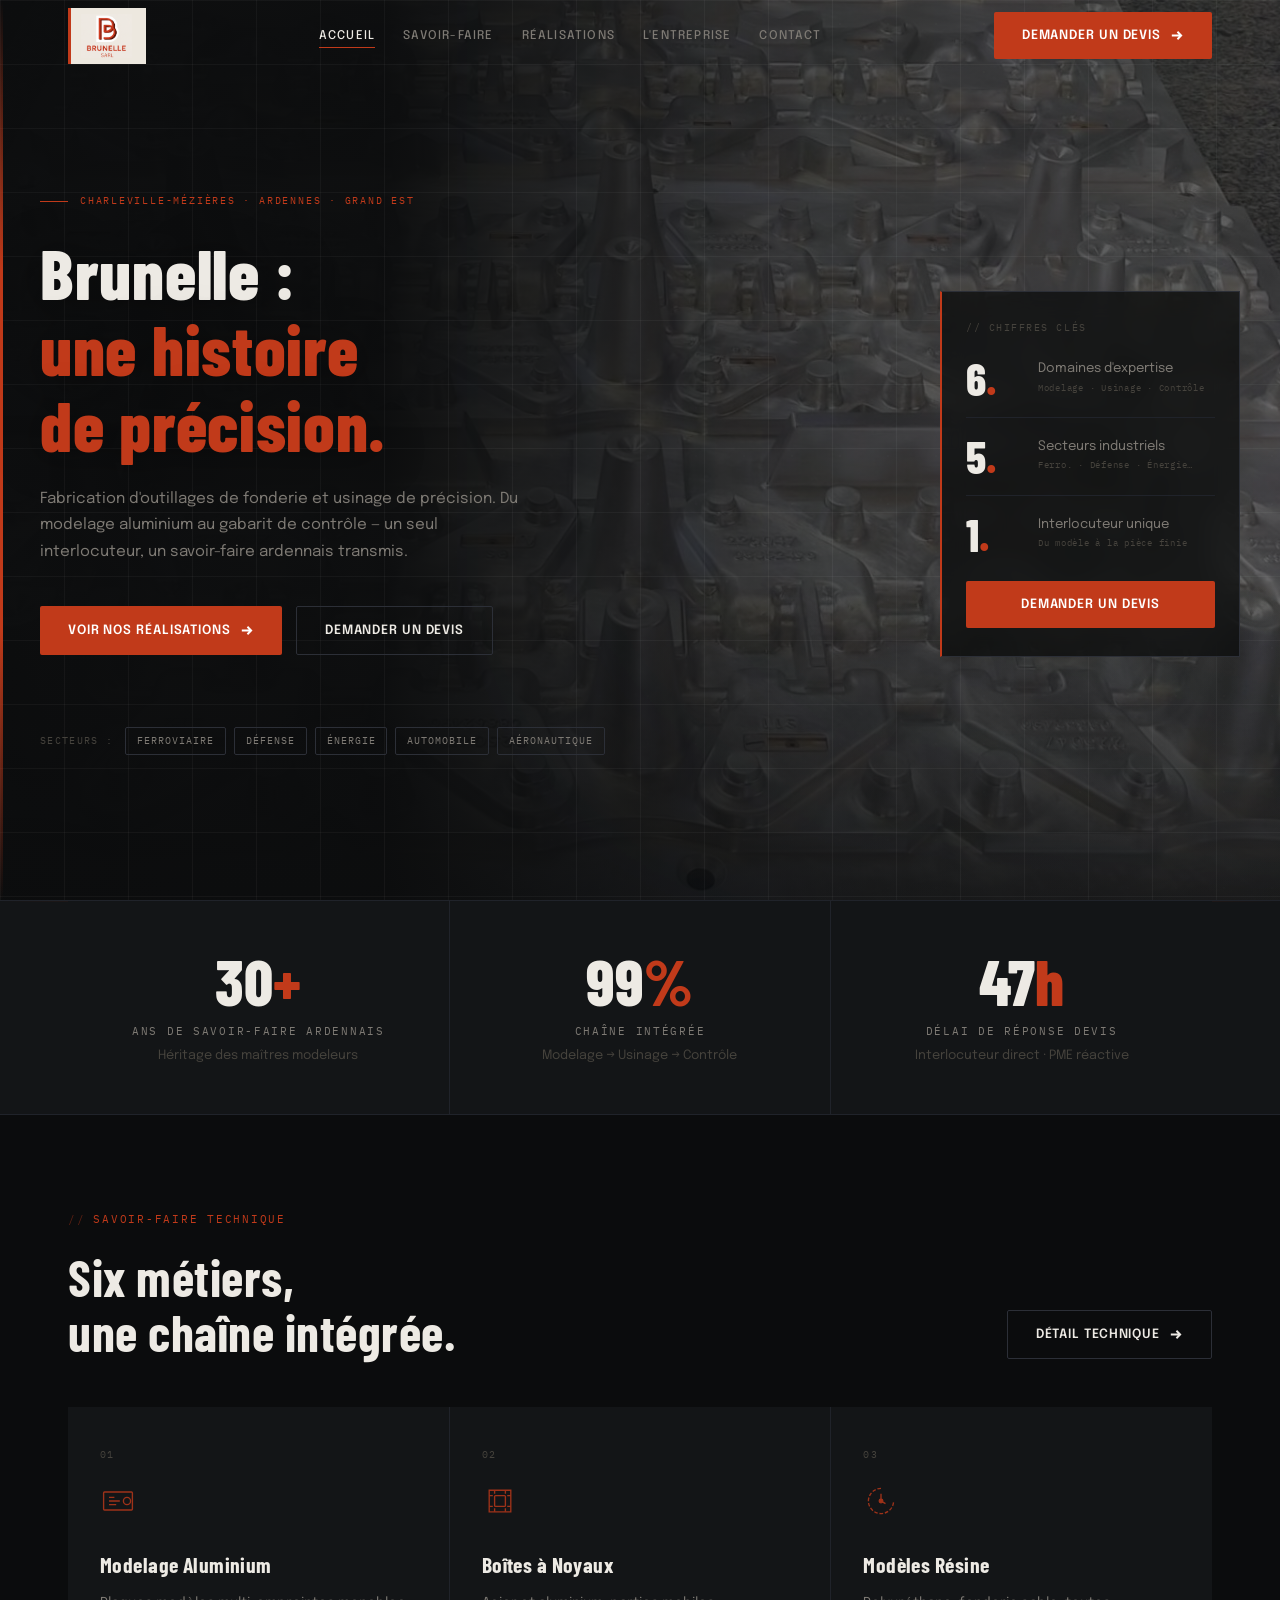
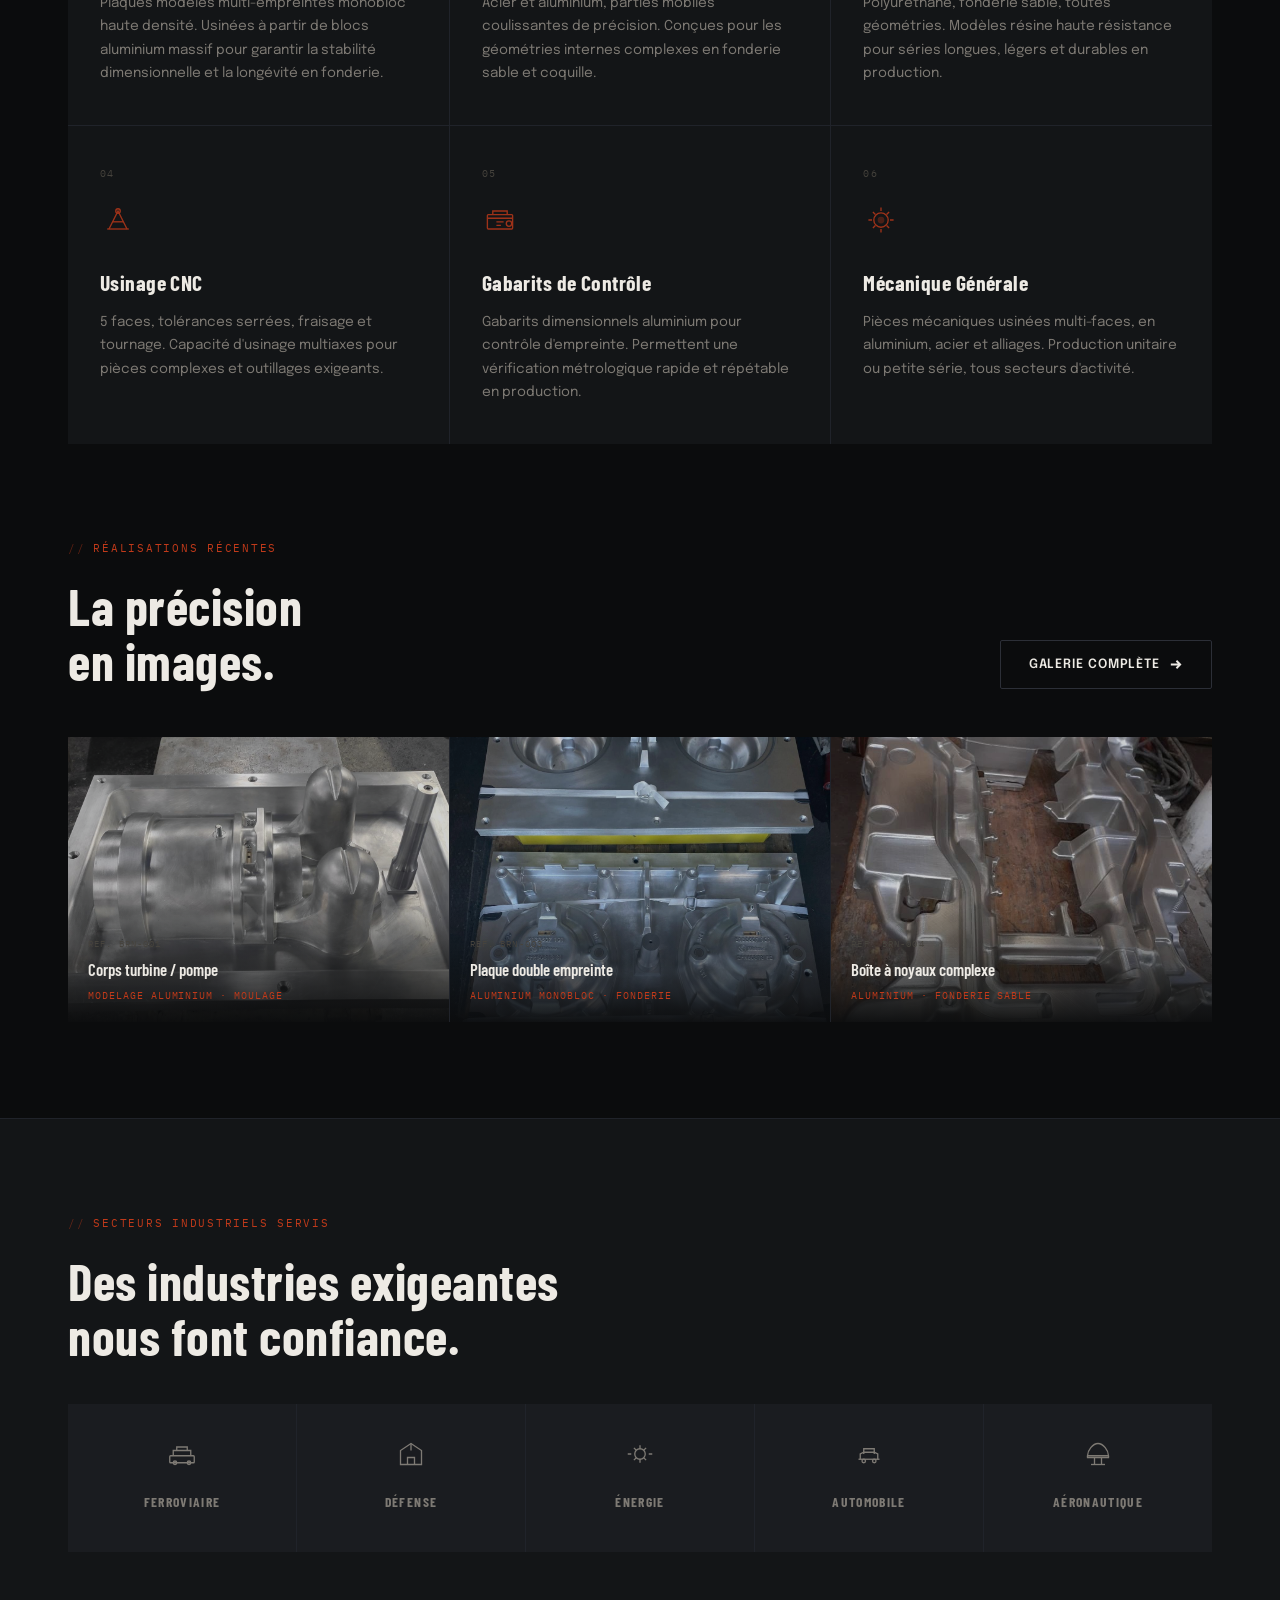
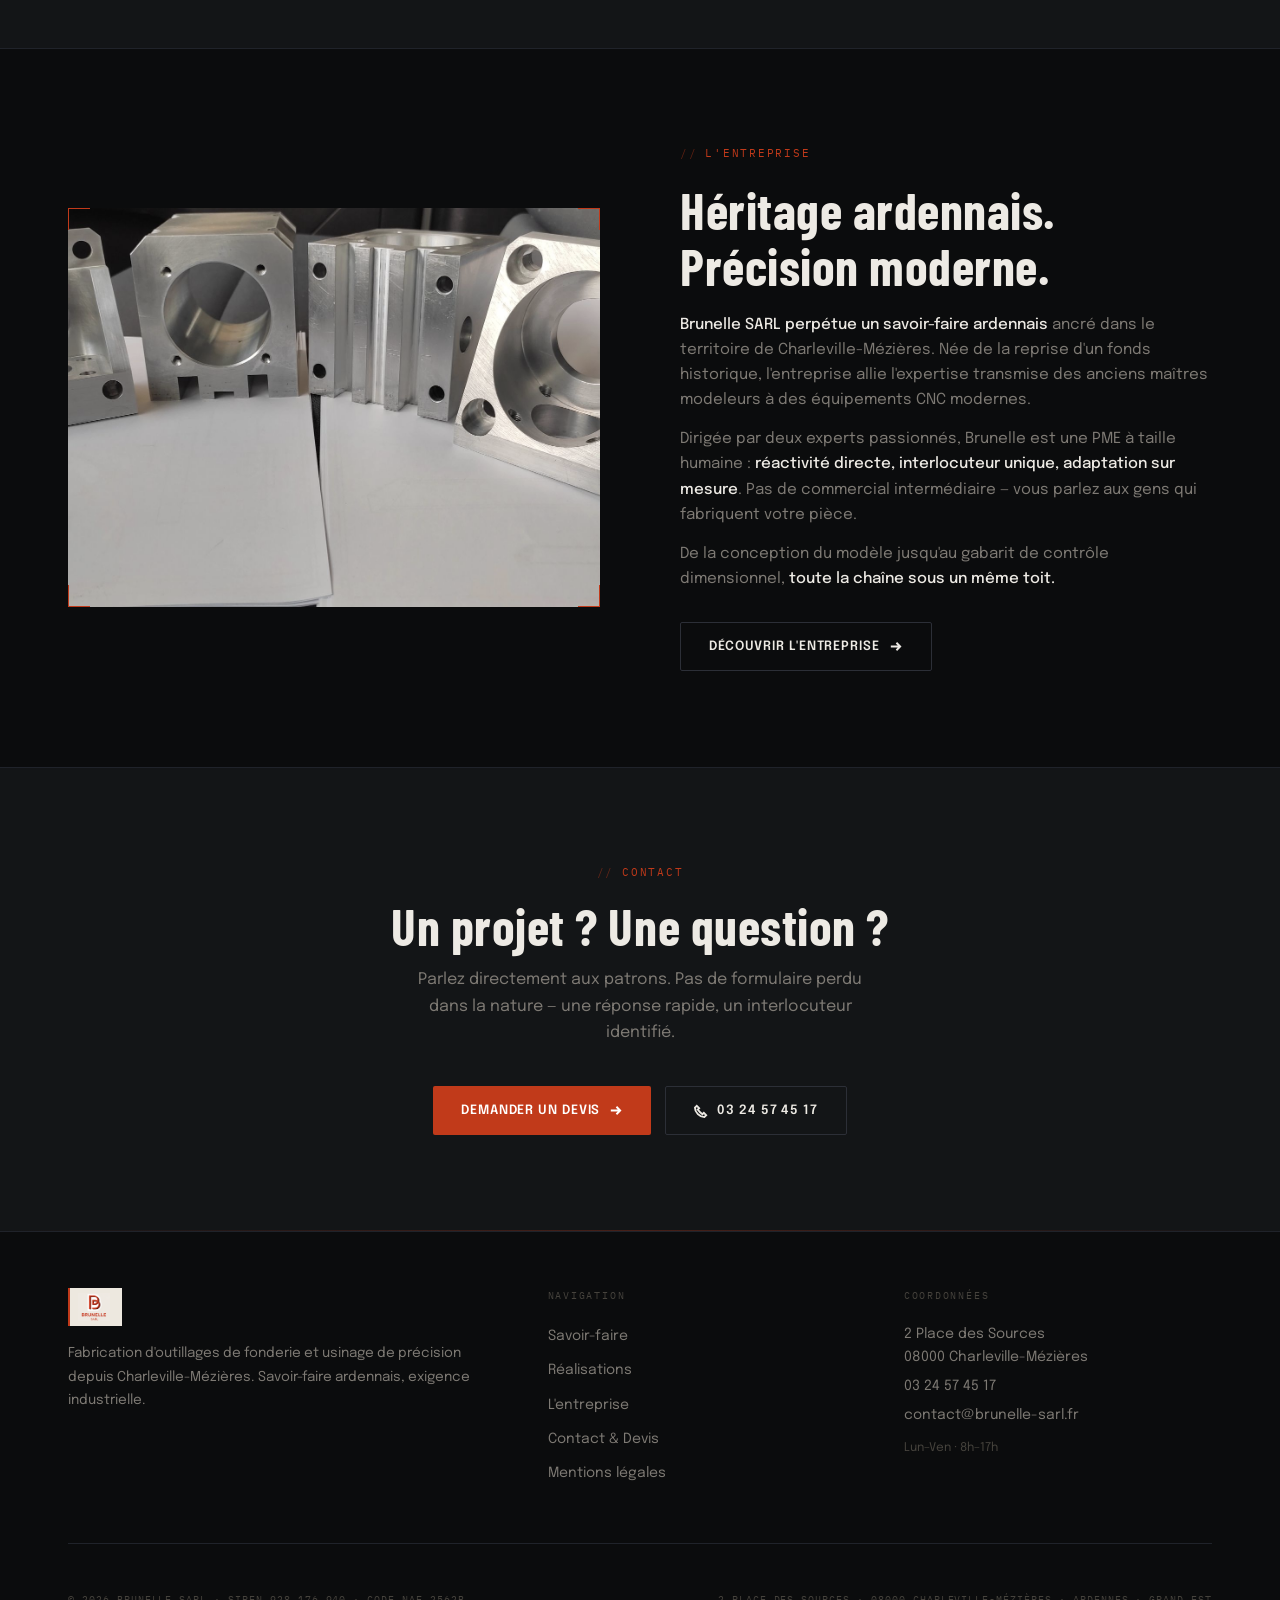
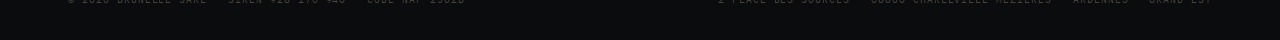
==== index.html @ de592796 "Initial commit — Site Brunelle SARL v1 Site statique 5 pages : accueil, savoir-faire, réalisations, " ====
﻿<!DOCTYPE html>
<html lang="fr">
<head>
  <meta charset="UTF-8">
  <meta name="viewport" content="width=device-width, initial-scale=1.0">
  <title>Brunelle SARL — Outillages de fonderie & Usinage de précision — Charleville-Mézières</title>
  <meta name="description" content="Brunelle SARL fabrique des outillages de fonderie (modelage aluminium, boîtes à noyaux, modèles résine) et réalise l'usinage de précision à Charleville-Mézières (Ardennes). Secteurs : ferroviaire, défense, énergie, automobile, aéronautique.">
  <link rel="stylesheet" href="css/style.css">
</head>
<body>

<!-- ===== NAVIGATION ===== -->
<nav class="nav" id="nav">
  <div class="nav-inner">
    <a href="index.html" class="nav-logo">
      <img src="logo/Logo_zoom.PNG" alt="Brunelle SARL logo">
      
    </a>
    <ul class="nav-links">
      <li><a href="index.html" class="active">Accueil</a></li>
      <li><a href="savoir-faire.html">Savoir-faire</a></li>
      <li><a href="realisations.html">Réalisations</a></li>
      <li><a href="entreprise.html">L'entreprise</a></li>
      <li><a href="contact.html">Contact</a></li>
    </ul>
    <a href="contact.html" class="btn btn-primary">
      Demander un devis
      <svg viewBox="0 0 16 16" fill="none" stroke="currentColor" stroke-width="2"><path d="M3 8h10M9 4l4 4-4 4"/></svg>
    </a>
    <button class="hamburger" aria-label="Menu" aria-expanded="false">
      <span></span><span></span><span></span>
    </button>
  </div>
</nav>

<!-- ===== HERO ===== -->
<section class="hero">
  <div class="hero-bg">
    <img src="hero/header_1751482513223.JPG" alt="Plaque modèle multi-empreintes aluminium — Brunelle SARL">
  </div>
  <div class="container hero-content">
    <div class="hero-grid">

      <!-- Colonne gauche — texte -->
      <div class="hero-left">
        <p class="hero-eyebrow">Charleville-Mézières · Ardennes · Grand Est</p>
        <h1 class="hero-title">
          Brunelle :<br><span class="accent">une histoire<br>de précision.</span>
        </h1>
        <p class="hero-description">
          Fabrication d'outillages de fonderie et usinage de précision. Du modelage aluminium au gabarit de contrôle — un seul interlocuteur, un savoir-faire ardennais transmis.
        </p>
        <div class="hero-actions">
          <a href="realisations.html" class="btn btn-primary">
            Voir nos réalisations
            <svg class="arrow" viewBox="0 0 16 16" fill="none" stroke="currentColor" stroke-width="2"><path d="M3 8h10M9 4l4 4-4 4"/></svg>
          </a>
          <a href="contact.html" class="btn btn-ghost">Demander un devis</a>
        </div>
        <div class="hero-sectors">
          <span class="hero-sectors-label">Secteurs :</span>
          <span class="sector-tag">Ferroviaire</span>
          <span class="sector-tag">Défense</span>
          <span class="sector-tag">Énergie</span>
          <span class="sector-tag">Automobile</span>
          <span class="sector-tag">Aéronautique</span>
        </div>
      </div>

      <!-- Colonne droite — panneau chiffres clés -->
      <div class="hero-panel">
        <div class="hero-panel-label">// Chiffres clés</div>
        <div class="hero-panel-item">
          <span class="hero-panel-num">6<span class="accent">.</span></span>
          <span class="hero-panel-text">Domaines d'expertise<br><small>Modelage · Usinage · Contrôle</small></span>
        </div>
        <div class="hero-panel-divider"></div>
        <div class="hero-panel-item">
          <span class="hero-panel-num">5<span class="accent">.</span></span>
          <span class="hero-panel-text">Secteurs industriels<br><small>Ferro. · Défense · Énergie…</small></span>
        </div>
        <div class="hero-panel-divider"></div>
        <div class="hero-panel-item">
          <span class="hero-panel-num">1<span class="accent">.</span></span>
          <span class="hero-panel-text">Interlocuteur unique<br><small>Du modèle à la pièce finie</small></span>
        </div>
        <a href="contact.html" class="btn btn-primary" style="width:100%;justify-content:center;margin-top:8px;">
          Demander un devis
        </a>
      </div>

    </div>
  </div>
</section>

<!-- ===== STATS ===== -->
<div class="stats-band">
  <div class="container">
    <div class="stats-grid">
      <div class="stat-item">
        <div class="stat-number" data-count="30">30<span class="accent">+</span></div>
        <div class="stat-label">Ans de savoir-faire ardennais</div>
        <div class="stat-sublabel">Héritage des maîtres modeleurs</div>
      </div>
      <div class="stat-item">
        <div class="stat-number" data-count="100">100<span class="accent">%</span></div>
        <div class="stat-label">Chaîne intégrée</div>
        <div class="stat-sublabel">Modelage → Usinage → Contrôle</div>
      </div>
      <div class="stat-item">
        <div class="stat-number" data-count="48">48<span class="accent">h</span></div>
        <div class="stat-label">Délai de réponse devis</div>
        <div class="stat-sublabel">Interlocuteur direct · PME réactive</div>
      </div>
    </div>
  </div>
</div>

<!-- ===== SAVOIR-FAIRE ===== -->
<section class="section">
  <div class="container">
    <div class="section-header">
      <div class="section-header-left">
        <div class="label">Savoir-faire technique</div>
        <h2>Six métiers,<br>une chaîne intégrée.</h2>
      </div>
      <a href="savoir-faire.html" class="btn btn-ghost">
        Détail technique
        <svg class="arrow" viewBox="0 0 16 16" fill="none" stroke="currentColor" stroke-width="2"><path d="M3 8h10M9 4l4 4-4 4"/></svg>
      </a>
    </div>
    <div class="sf-grid">

      <div class="sf-card">
        <div class="sf-num">01</div>
        <svg class="sf-icon" viewBox="0 0 40 40" fill="none" stroke="currentColor" stroke-width="1.5">
          <rect x="4" y="10" width="32" height="20" rx="1"/>
          <path d="M10 16h6M10 20h12M10 24h8"/>
          <circle cx="30" cy="20" r="4"/>
        </svg>
        <div class="sf-title">Modelage Aluminium</div>
        <p class="sf-desc">Plaques modèles multi-empreintes monobloc haute densité. Usinées à partir de blocs aluminium massif pour garantir la stabilité dimensionnelle et la longévité en fonderie.</p>
      </div>

      <div class="sf-card">
        <div class="sf-num">02</div>
        <svg class="sf-icon" viewBox="0 0 40 40" fill="none" stroke="currentColor" stroke-width="1.5">
          <path d="M8 8h24v24H8z"/>
          <path d="M14 8v4M26 8v4M14 28v4M26 28v4M8 14h4M8 26h4M28 14h4M28 26h4"/>
          <rect x="14" y="14" width="12" height="12" rx="1"/>
        </svg>
        <div class="sf-title">Boîtes à Noyaux</div>
        <p class="sf-desc">Acier et aluminium, parties mobiles coulissantes de précision. Conçues pour les géométries internes complexes en fonderie sable et coquille.</p>
      </div>

      <div class="sf-card">
        <div class="sf-num">03</div>
        <svg class="sf-icon" viewBox="0 0 40 40" fill="none" stroke="currentColor" stroke-width="1.5">
          <path d="M20 6c-7.7 0-14 6.3-14 14s6.3 14 14 14 14-6.3 14-14" stroke-dasharray="4 2"/>
          <path d="M20 12v8l5 3"/>
          <circle cx="20" cy="20" r="2" fill="currentColor"/>
        </svg>
        <div class="sf-title">Modèles Résine</div>
        <p class="sf-desc">Polyuréthane, fonderie sable, toutes géométries. Modèles résine haute résistance pour séries longues, légers et durables en production.</p>
      </div>

      <div class="sf-card">
        <div class="sf-num">04</div>
        <svg class="sf-icon" viewBox="0 0 40 40" fill="none" stroke="currentColor" stroke-width="1.5">
          <path d="M10 30L20 10l10 20"/>
          <path d="M14 22h12"/>
          <circle cx="20" cy="10" r="2.5"/>
          <path d="M8 30h24"/>
        </svg>
        <div class="sf-title">Usinage CNC</div>
        <p class="sf-desc">5 faces, tolérances serrées, fraisage et tournage. Capacité d'usinage multiaxes pour pièces complexes et outillages exigeants.</p>
      </div>

      <div class="sf-card">
        <div class="sf-num">05</div>
        <svg class="sf-icon" viewBox="0 0 40 40" fill="none" stroke="currentColor" stroke-width="1.5">
          <rect x="6" y="14" width="28" height="16" rx="1"/>
          <path d="M6 18h28M12 14v-4h16v4"/>
          <path d="M16 22h8M16 26h5"/>
          <circle cx="30" cy="24" r="3"/>
        </svg>
        <div class="sf-title">Gabarits de Contrôle</div>
        <p class="sf-desc">Gabarits dimensionnels aluminium pour contrôle d'empreinte. Permettent une vérification métrologique rapide et répétable en production.</p>
      </div>

      <div class="sf-card">
        <div class="sf-num">06</div>
        <svg class="sf-icon" viewBox="0 0 40 40" fill="none" stroke="currentColor" stroke-width="1.5">
          <circle cx="20" cy="20" r="8"/>
          <path d="M20 6v4M20 30v4M6 20h4M30 20h4"/>
          <path d="M11 11l2.8 2.8M26.2 26.2L29 29M11 29l2.8-2.8M26.2 13.8L29 11"/>
          <circle cx="20" cy="20" r="3" fill="currentColor" opacity="0.4"/>
        </svg>
        <div class="sf-title">Mécanique Générale</div>
        <p class="sf-desc">Pièces mécaniques usinées multi-faces, en aluminium, acier et alliages. Production unitaire ou petite série, tous secteurs d'activité.</p>
      </div>

    </div>
  </div>
</section>

<!-- ===== RÉALISATIONS PREVIEW ===== -->
<section class="section" style="padding-top: 0;">
  <div class="container">
    <div class="section-header">
      <div class="section-header-left">
        <div class="label">Réalisations récentes</div>
        <h2>La précision<br>en images.</h2>
      </div>
      <a href="realisations.html" class="btn btn-ghost">
        Galerie complète
        <svg class="arrow" viewBox="0 0 16 16" fill="none" stroke="currentColor" stroke-width="2"><path d="M3 8h10M9 4l4 4-4 4"/></svg>
      </a>
    </div>
    <div class="real-preview-grid">

      <div class="real-card" data-lightbox="realisation/1765542133857.jpg" data-caption="Outillage aluminium — Corps turbine/pompe · Moulage haute précision">
        <img src="realisation/1765542133857.jpg" alt="Outillage aluminium corps turbine">
        <div class="real-card-overlay">
          <div class="real-card-ref">REF. BRN-001</div>
          <div class="real-card-title">Corps turbine / pompe</div>
          <div class="real-card-type">Modelage Aluminium · Moulage</div>
        </div>
      </div>

      <div class="real-card" data-lightbox="realisation/1746600576945.jpg" data-caption="Plaque double empreinte — Aluminium monobloc · Fonderie sable">
        <img src="realisation/1746600576945.jpg" alt="Plaque double empreinte aluminium">
        <div class="real-card-overlay">
          <div class="real-card-ref">REF. BRN-003</div>
          <div class="real-card-title">Plaque double empreinte</div>
          <div class="real-card-type">Aluminium Monobloc · Fonderie</div>
        </div>
      </div>

      <div class="real-card" data-lightbox="realisation/1727970290437.jpg" data-caption="Boîte à noyaux — Aluminium · Partie mobile de précision">
        <img src="realisation/1727970290437.jpg" alt="Boîte à noyaux aluminium complexe">
        <div class="real-card-overlay">
          <div class="real-card-ref">REF. BRN-004</div>
          <div class="real-card-title">Boîte à noyaux complexe</div>
          <div class="real-card-type">Aluminium · Fonderie sable</div>
        </div>
      </div>

    </div>
  </div>
</section>

<!-- ===== SECTEURS ===== -->
<div class="secteurs-band section">
  <div class="container">
    <div class="label">Secteurs industriels servis</div>
    <h2>Des industries exigeantes<br>nous font confiance.</h2>
    <div class="secteurs-grid" style="margin-top: 40px;">

      <div class="secteur-item">
        <svg class="secteur-icon" viewBox="0 0 32 32" fill="none" stroke="currentColor" stroke-width="1.5">
          <rect x="2" y="18" width="28" height="8" rx="1"/>
          <path d="M6 18v-6h20v6"/>
          <path d="M10 12V8h12v4"/>
          <circle cx="8" cy="26" r="2"/><circle cx="24" cy="26" r="2"/>
        </svg>
        <div class="secteur-name">Ferroviaire</div>
      </div>

      <div class="secteur-item">
        <svg class="secteur-icon" viewBox="0 0 32 32" fill="none" stroke="currentColor" stroke-width="1.5">
          <path d="M16 4L4 12v16h24V12L16 4z"/>
          <path d="M12 28v-8h8v8"/>
          <path d="M16 4v8"/>
        </svg>
        <div class="secteur-name">Défense</div>
      </div>

      <div class="secteur-item">
        <svg class="secteur-icon" viewBox="0 0 32 32" fill="none" stroke="currentColor" stroke-width="1.5">
          <path d="M16 6v4M16 22v4M6 16H2M30 16h-4"/>
          <circle cx="16" cy="16" r="6"/>
          <path d="M9 9l2.8 2.8M20.2 20.2l2.8 2.8M9 23l2.8-2.8M20.2 11.8l2.8-2.8"/>
        </svg>
        <div class="secteur-name">Énergie</div>
      </div>

      <div class="secteur-item">
        <svg class="secteur-icon" viewBox="0 0 32 32" fill="none" stroke="currentColor" stroke-width="1.5">
          <path d="M4 22h24"/>
          <path d="M6 22v-6l4-2h12l4 2v6"/>
          <path d="M10 16V10h12v6"/>
          <circle cx="10" cy="24" r="2"/><circle cx="22" cy="24" r="2"/>
        </svg>
        <div class="secteur-name">Automobile</div>
      </div>

      <div class="secteur-item">
        <svg class="secteur-icon" viewBox="0 0 32 32" fill="none" stroke="currentColor" stroke-width="1.5">
          <path d="M16 4C10 4 4 12 4 18h24C28 12 22 4 16 4z"/>
          <path d="M4 18v2h24v-2"/>
          <path d="M12 20v8M20 20v8"/>
          <path d="M8 28h16"/>
        </svg>
        <div class="secteur-name">Aéronautique</div>
      </div>

    </div>
  </div>
</div>

<!-- ===== ENTREPRISE TEASER ===== -->
<section class="section">
  <div class="container">
    <div class="entreprise-split">
      <div class="entreprise-image">
        <div class="corner corner-tl"></div>
        <div class="corner corner-tr"></div>
        <div class="corner corner-bl"></div>
        <div class="corner corner-br"></div>
        <img src="realisation/1764853636953.jpg" alt="Pièces mécaniques usinées — Brunelle SARL atelier">
      </div>
      <div class="entreprise-text">
        <div class="label">L'entreprise</div>
        <h2>Héritage ardennais.<br>Précision moderne.</h2>
        <p>
          <strong>Brunelle SARL perpétue un savoir-faire ardennais</strong> ancré dans le territoire de Charleville-Mézières. Née de la reprise d'un fonds historique, l'entreprise allie l'expertise transmise des anciens maîtres modeleurs à des équipements CNC modernes.
        </p>
        <p>
          Dirigée par deux experts passionnés, Brunelle est une PME à taille humaine : <strong>réactivité directe, interlocuteur unique, adaptation sur mesure</strong>. Pas de commercial intermédiaire — vous parlez aux gens qui fabriquent votre pièce.
        </p>
        <p>
          De la conception du modèle jusqu'au gabarit de contrôle dimensionnel, <strong>toute la chaîne sous un même toit.</strong>
        </p>
        <a href="entreprise.html" class="btn btn-ghost">
          Découvrir l'entreprise
          <svg class="arrow" viewBox="0 0 16 16" fill="none" stroke="currentColor" stroke-width="2"><path d="M3 8h10M9 4l4 4-4 4"/></svg>
        </a>
      </div>
    </div>
  </div>
</section>

<!-- ===== CTA CONTACT ===== -->
<section class="section cta-band">
  <div class="container">
    <div class="label">Contact</div>
    <h2>Un projet ? Une question ?</h2>
    <p>Parlez directement aux patrons. Pas de formulaire perdu dans la nature — une réponse rapide, un interlocuteur identifié.</p>
    <div class="cta-actions">
      <a href="contact.html" class="btn btn-primary">
        Demander un devis
        <svg class="arrow" viewBox="0 0 16 16" fill="none" stroke="currentColor" stroke-width="2"><path d="M3 8h10M9 4l4 4-4 4"/></svg>
      </a>
      <a href="tel:+33324574517" class="btn btn-ghost">
        <svg viewBox="0 0 16 16" fill="none" stroke="currentColor" stroke-width="2"><path d="M3 3l2.5 2.5-1.5 1.5C5 8.5 7.5 11 9 12l1.5-1.5L13 13l-2 2C6 15 1 10 1 5l2-2z"/></svg>
        03 24 57 45 17
      </a>
    </div>
  </div>
</section>

<!-- ===== FOOTER ===== -->
<footer>
  <div class="container">
    <div class="footer-inner">
      <div class="footer-brand">
        <div class="footer-logo">
          <img src="logo/Logo_zoom.PNG" alt="Brunelle SARL">
          
        </div>
        <p>Fabrication d'outillages de fonderie et usinage de précision depuis Charleville-Mézières. Savoir-faire ardennais, exigence industrielle.</p>
      </div>
      <div class="footer-col">
        <div class="footer-col-title">Navigation</div>
        <ul>
          <li><a href="savoir-faire.html">Savoir-faire</a></li>
          <li><a href="realisations.html">Réalisations</a></li>
          <li><a href="entreprise.html">L'entreprise</a></li>
          <li><a href="contact.html">Contact & Devis</a></li>
          <li><a href="mentions-legales.html">Mentions légales</a></li>
        </ul>
      </div>
      <div class="footer-col footer-contact">
        <div class="footer-col-title">Coordonnées</div>
        <p>2 Place des Sources<br>08000 Charleville-Mézières</p>
        <p><a href="tel:+33324574517">03 24 57 45 17</a></p>
        <p><a href="mailto:contact@brunelle-sarl.fr">contact@brunelle-sarl.fr</a></p>
        <p style="margin-top: 12px; font-size: 0.75rem; color: var(--text-dim);">Lun–Ven · 8h–17h</p>
      </div>
    </div>
    <div class="footer-bottom">
      <p>© 2026 Brunelle SARL · SIREN 928 176 940 · Code NAF 2562B</p>
      <p class="footer-siren">2 Place des Sources · 08000 Charleville-Mézières · Ardennes · Grand Est</p>
    </div>
  </div>
</footer>

<!-- Lightbox -->
<div class="lightbox" id="lightbox">
  <button class="lightbox-close">ESC · Fermer</button>
  <img class="lightbox-img" src="" alt="">
  <p class="lightbox-caption"></p>
</div>

<script src="js/main.js"></script>
</body>
</html>
---- css/style.css ----
/* =============================================
   BRUNELLE SARL — Stylesheet v1.0
   Design: Dark industrial / dessin technique
   ============================================= */

@import url('https://fonts.googleapis.com/css2?family=Barlow+Condensed:wght@400;600;700;800&family=Epilogue:wght@300;400;500;600&family=IBM+Plex+Mono:wght@400;500&display=swap');

/* --- Tokens --- */
:root {
  --bg:          #0b0c0d;
  --surface:     #131517;
  --surface-2:   #1a1c20;
  --accent:      #C13A1A;
  --accent-dim:  rgba(193, 58, 26, 0.12);
  --accent-glow: rgba(193, 58, 26, 0.05);
  --text:        #EDEAE4;
  --text-muted:  #7E7A74;
  --text-dim:    #46433D;
  --border:      #20232A;
  --border-mid:  #2C2F37;

  --font-display: 'Barlow Condensed', 'Arial Narrow', sans-serif;
  --font-body:    'Epilogue', sans-serif;
  --font-mono:    'IBM Plex Mono', 'Courier New', monospace;

  --nav-h:      72px;
  --max-w:      1200px;
  --py:         96px;
  --radius:     2px;
  --ease:       0.22s ease;
}

/* --- Reset --- */
*, *::before, *::after { box-sizing: border-box; margin: 0; padding: 0; }
html { scroll-behavior: smooth; }
body {
  background: var(--bg);
  color: var(--text);
  font-family: var(--font-body);
  font-size: 16px;
  line-height: 1.65;
  -webkit-font-smoothing: antialiased;
  overflow-x: hidden;
}
a { color: inherit; text-decoration: none; }
img { max-width: 100%; display: block; }
ul { list-style: none; }

/* --- Dot-grid background (très subtil) --- */
body::before {
  content: '';
  position: fixed;
  inset: 0;
  background-image: radial-gradient(circle, rgba(255,255,255,0.03) 1px, transparent 1px);
  background-size: 48px 48px;
  pointer-events: none;
  z-index: 0;
}

/* --- Typo --- */
h1, h2, h3, h4 {
  font-family: var(--font-display);
  font-weight: 700;
  line-height: 1.08;
  letter-spacing: 0.01em;
}
h1 { font-size: clamp(3.2rem, 8vw, 6.5rem); font-weight: 800; }
h2 { font-size: clamp(2rem, 4vw, 3.2rem); }
h3 { font-size: clamp(1.3rem, 2.5vw, 1.9rem); font-weight: 600; }
p  { max-width: 62ch; }

/* --- Layout --- */
.container {
  max-width: var(--max-w);
  margin: 0 auto;
  padding: 0 28px;
  position: relative;
  z-index: 1;
}
.section { padding: var(--py) 0; }

/* --- Label technique (// STYLE) --- */
.label {
  font-family: var(--font-mono);
  font-size: 0.68rem;
  letter-spacing: 0.16em;
  text-transform: uppercase;
  color: var(--accent);
  display: flex;
  align-items: center;
  gap: 8px;
  margin-bottom: 20px;
}
.label::before { content: '//'; opacity: 0.45; }

/* --- Boutons --- */
.btn {
  display: inline-flex;
  align-items: center;
  gap: 8px;
  padding: 13px 28px;
  font-family: var(--font-body);
  font-size: 0.8rem;
  font-weight: 600;
  letter-spacing: 0.07em;
  text-transform: uppercase;
  cursor: pointer;
  border: none;
  transition: all var(--ease);
  border-radius: var(--radius);
  white-space: nowrap;
}
.btn-primary { background: var(--accent); color: #fff; }
.btn-primary:hover { background: #d9421e; transform: translateY(-1px); box-shadow: 0 4px 20px rgba(193,58,26,0.25); }
.btn-ghost  { background: transparent; color: var(--text); border: 1px solid var(--border-mid); }
.btn-ghost:hover { border-color: var(--text-muted); }
.btn svg { width: 15px; height: 15px; flex-shrink: 0; }

/* Arrow icon inline */
.arrow {
  display: inline-block;
  transition: transform var(--ease);
}
.btn:hover .arrow { transform: translateX(3px); }

/* ============================================
   NAVIGATION
   ============================================ */
.nav {
  position: fixed;
  top: 0; left: 0; right: 0;
  z-index: 200;
  height: var(--nav-h);
  display: flex;
  align-items: center;
  border-bottom: 1px solid transparent;
  transition: background 0.35s, border-color 0.35s, backdrop-filter 0.35s;
}
.nav.scrolled {
  background: rgba(11,12,13,0.92);
  backdrop-filter: blur(14px);
  -webkit-backdrop-filter: blur(14px);
  border-bottom-color: var(--border);
}
.nav-inner {
  max-width: var(--max-w);
  margin: 0 auto;
  padding: 0 28px;
  width: 100%;
  display: flex;
  align-items: center;
  justify-content: space-between;
  gap: 24px;
}
.nav-logo {
  display: flex;
  align-items: center;
  gap: 10px;
  flex-shrink: 0;
  background: #EDE8DF;
  padding: 6px 14px 6px 10px;
  border-left: 3px solid var(--accent);
  transition: border-color var(--ease);
}
.nav-logo:hover { border-left-color: #d9421e; }
.nav-logo img {
  height: 44px;
  width: auto;
}
.nav-logo-text { display: flex; flex-direction: column; line-height: 1.15; }
.nav-logo-name {
  font-family: var(--font-display);
  font-size: 1.2rem;
  font-weight: 800;
  letter-spacing: 0.12em;
}
.nav-logo-tagline {
  font-family: var(--font-mono);
  font-size: 0.52rem;
  letter-spacing: 0.14em;
  color: var(--text-muted);
  text-transform: uppercase;
}
.nav-links {
  display: flex;
  align-items: center;
  gap: 28px;
}
.nav-links a {
  font-size: 0.75rem;
  font-weight: 500;
  letter-spacing: 0.1em;
  text-transform: uppercase;
  color: var(--text-muted);
  transition: color var(--ease);
  position: relative;
  padding: 4px 0;
}
.nav-links a::after {
  content: '';
  position: absolute;
  bottom: -2px; left: 0; right: 0;
  height: 1px;
  background: var(--accent);
  transform: scaleX(0);
  transform-origin: left;
  transition: transform var(--ease);
}
.nav-links a:hover, .nav-links a.active { color: var(--text); }
.nav-links a:hover::after, .nav-links a.active::after { transform: scaleX(1); }

.hamburger {
  display: none;
  flex-direction: column;
  gap: 5px;
  cursor: pointer;
  padding: 8px;
  background: none;
  border: none;
}
.hamburger span {
  display: block; width: 24px; height: 2px;
  background: var(--text);
  transition: all 0.3s;
  border-radius: 1px;
}
.nav-mobile-open .hamburger span:nth-child(1) { transform: translateY(7px) rotate(45deg); }
.nav-mobile-open .hamburger span:nth-child(2) { opacity: 0; }
.nav-mobile-open .hamburger span:nth-child(3) { transform: translateY(-7px) rotate(-45deg); }

/* ============================================
   HERO
   ============================================ */
.hero {
  position: relative;
  min-height: 100vh;
  display: flex;
  align-items: center;
  overflow: hidden;
}
.hero-bg {
  position: absolute;
  inset: 0;
}
.hero-bg img {
  width: 100%; height: 100%;
  object-fit: cover;
  object-position: center;
  opacity: 0.45;
  filter: grayscale(10%);
}
.hero-bg::after {
  content: '';
  position: absolute;
  inset: 0;
  background:
    linear-gradient(rgba(255,255,255,0.04) 1px, transparent 1px),
    linear-gradient(90deg, rgba(255,255,255,0.04) 1px, transparent 1px),
    linear-gradient(to right, rgba(11,12,13,0.97) 30%, rgba(11,12,13,0.35) 65%, rgba(11,12,13,0.15) 100%),
    linear-gradient(to top, rgba(11,12,13,0.7) 0%, transparent 35%);
  background-size: 64px 64px, 64px 64px, auto, auto;
}

/* Ligne décorative rouge sur la gauche du hero */
.hero-bg::before {
  content: '';
  position: absolute;
  left: 0; top: 0; bottom: 0;
  width: 3px;
  background: linear-gradient(to bottom, transparent, var(--accent) 30%, var(--accent) 70%, transparent);
  z-index: 1;
}

.hero-content {
  position: relative;
  z-index: 1;
  padding: calc(var(--nav-h) + 72px) 0 96px;
  width: 100%;
}

/* Grille 2 colonnes : texte | panneau */
.hero-grid {
  display: grid;
  grid-template-columns: 1fr 300px;
  gap: 56px;
  align-items: center;
}
.hero-left { display: flex; flex-direction: column; }

.hero-eyebrow {
  font-family: var(--font-mono);
  font-size: 0.62rem;
  letter-spacing: 0.18em;
  text-transform: uppercase;
  color: var(--accent);
  display: flex;
  align-items: center;
  gap: 12px;
  margin-bottom: 24px;
  white-space: nowrap;
}
.hero-eyebrow::before {
  content: '';
  width: 28px; height: 1px;
  background: var(--accent);
  flex-shrink: 0;
}
.hero-title {
  color: var(--text);
  font-size: clamp(2.4rem, 5.5vw, 5rem);
  margin-bottom: 24px;
  text-shadow: 0 2px 40px rgba(0,0,0,0.5);
}
.hero-title .accent { color: var(--accent); }
.hero-description {
  font-size: 0.95rem;
  color: var(--text-muted);
  max-width: 500px;
  margin-bottom: 40px;
  line-height: 1.75;
}

/* Panneau droite */
.hero-panel {
  background: rgba(11,12,13,0.75);
  backdrop-filter: blur(12px);
  -webkit-backdrop-filter: blur(12px);
  border: 1px solid var(--border-mid);
  border-left: 2px solid var(--accent);
  padding: 28px 24px;
  display: flex;
  flex-direction: column;
  gap: 16px;
}
.hero-panel-label {
  font-family: var(--font-mono);
  font-size: 0.6rem;
  letter-spacing: 0.16em;
  text-transform: uppercase;
  color: var(--text-dim);
  margin-bottom: 4px;
}
.hero-panel-item {
  display: flex;
  align-items: center;
  gap: 16px;
}
.hero-panel-num {
  font-family: var(--font-display);
  font-size: 2.8rem;
  font-weight: 800;
  line-height: 1;
  color: var(--text);
  flex-shrink: 0;
  min-width: 56px;
}
.hero-panel-num .accent { color: var(--accent); }
.hero-panel-text {
  font-size: 0.82rem;
  color: var(--text-muted);
  line-height: 1.4;
}
.hero-panel-text small {
  font-family: var(--font-mono);
  font-size: 0.58rem;
  letter-spacing: 0.08em;
  color: var(--text-dim);
}
.hero-panel-divider {
  height: 1px;
  background: var(--border);
}
.hero-actions {
  display: flex;
  flex-wrap: wrap;
  gap: 14px;
  margin-bottom: 72px;
}
.hero-sectors {
  display: flex;
  flex-wrap: wrap;
  align-items: center;
  gap: 8px;
}
.hero-sectors-label {
  font-family: var(--font-mono);
  font-size: 0.6rem;
  letter-spacing: 0.14em;
  text-transform: uppercase;
  color: var(--text-dim);
  padding-right: 4px;
}
.sector-tag {
  font-family: var(--font-mono);
  font-size: 0.6rem;
  letter-spacing: 0.1em;
  text-transform: uppercase;
  color: var(--text-muted);
  border: 1px solid var(--border-mid);
  padding: 5px 11px;
  border-radius: var(--radius);
  transition: all var(--ease);
}
.sector-tag:hover { color: var(--text); border-color: var(--accent); }

/* ============================================
   BANDE STATS
   ============================================ */
.stats-band {
  background: var(--surface);
  border-top: 1px solid var(--border);
  border-bottom: 1px solid var(--border);
  position: relative;
  z-index: 1;
}
.stats-band::before {
  content: '';
  position: absolute;
  top: 0; left: 0; right: 0;
  height: 1px;
  background: linear-gradient(90deg, transparent 0%, var(--accent) 30%, var(--accent) 70%, transparent 100%);
  opacity: 0.35;
}
.stats-grid {
  display: grid;
  grid-template-columns: repeat(3, 1fr);
  background: var(--border);
  gap: 1px;
}
.stat-item {
  background: var(--surface);
  padding: 48px 40px;
  text-align: center;
  transition: background var(--ease);
}
.stat-item:hover { background: var(--surface-2); }
.stat-number {
  font-family: var(--font-display);
  font-size: clamp(2.8rem, 5vw, 4.5rem);
  font-weight: 800;
  color: var(--text);
  line-height: 1;
  margin-bottom: 10px;
}
.stat-number .accent { color: var(--accent); }
.stat-label {
  font-family: var(--font-mono);
  font-size: 0.67rem;
  letter-spacing: 0.16em;
  text-transform: uppercase;
  color: var(--text-muted);
}
.stat-sublabel {
  font-size: 0.8rem;
  color: var(--text-dim);
  margin-top: 4px;
}

/* ============================================
   SECTION HEADER
   ============================================ */
.section-header {
  display: flex;
  justify-content: space-between;
  align-items: flex-end;
  margin-bottom: 48px;
}
.section-header-left { flex: 1; }
.section-header h2 { margin-bottom: 0; }

/* ============================================
   SAVOIR-FAIRE GRID (accueil + page)
   ============================================ */
.sf-grid {
  display: grid;
  grid-template-columns: repeat(3, 1fr);
  background: var(--border);
  gap: 1px;
}
.sf-card {
  background: var(--surface);
  padding: 40px 32px;
  position: relative;
  overflow: hidden;
  transition: background var(--ease);
}
.sf-card::after {
  content: '';
  position: absolute;
  top: 0; left: 0;
  width: 2px;
  height: 0;
  background: var(--accent);
  transition: height 0.45s ease;
}
.sf-card:hover { background: var(--surface-2); }
.sf-card:hover::after { height: 100%; }
.sf-num {
  font-family: var(--font-mono);
  font-size: 0.6rem;
  letter-spacing: 0.15em;
  color: var(--text-dim);
  margin-bottom: 20px;
}
.sf-icon {
  width: 36px; height: 36px;
  color: var(--accent);
  margin-bottom: 18px;
  opacity: 0.8;
}
.sf-title {
  font-family: var(--font-display);
  font-size: 1.35rem;
  font-weight: 700;
  letter-spacing: 0.02em;
  margin-bottom: 10px;
}
.sf-desc {
  font-size: 0.855rem;
  color: var(--text-muted);
  line-height: 1.7;
}

/* ============================================
   RÉALISATIONS PREVIEW (accueil)
   ============================================ */
.real-preview-grid {
  display: grid;
  grid-template-columns: repeat(3, 1fr);
  background: var(--border);
  gap: 1px;
}
.real-card {
  position: relative;
  overflow: hidden;
  aspect-ratio: 4/3;
  background: var(--surface);
  cursor: pointer;
}
.real-card img {
  width: 100%; height: 100%;
  object-fit: cover;
  opacity: 0.8;
  filter: grayscale(8%);
  transition: transform 0.7s ease, opacity 0.4s ease, filter 0.4s ease;
}
.real-card:hover img { transform: scale(1.06); opacity: 1; filter: grayscale(0); }
.real-card-overlay {
  position: absolute;
  bottom: 0; left: 0; right: 0;
  padding: 32px 20px 18px;
  background: linear-gradient(transparent, rgba(11,12,13,0.96));
}
.real-card-ref {
  font-family: var(--font-mono);
  font-size: 0.58rem;
  letter-spacing: 0.12em;
  color: var(--text-dim);
  margin-bottom: 4px;
}
.real-card-title {
  font-family: var(--font-display);
  font-size: 1.05rem;
  font-weight: 600;
}
.real-card-type {
  font-family: var(--font-mono);
  font-size: 0.6rem;
  letter-spacing: 0.1em;
  text-transform: uppercase;
  color: var(--accent);
  margin-top: 5px;
}

/* ============================================
   SECTEURS
   ============================================ */
.secteurs-band {
  background: var(--surface);
  border-top: 1px solid var(--border);
  border-bottom: 1px solid var(--border);
}
.secteurs-grid {
  display: grid;
  grid-template-columns: repeat(5, 1fr);
  background: var(--border);
  gap: 1px;
}
.secteur-item {
  background: var(--surface-2);
  padding: 36px 20px;
  text-align: center;
  border-bottom: 2px solid transparent;
  transition: all var(--ease);
}
.secteur-item:hover { background: var(--surface); border-bottom-color: var(--accent); }
.secteur-icon {
  width: 28px; height: 28px;
  margin: 0 auto 14px;
  color: var(--text-muted);
}
.secteur-name {
  font-family: var(--font-display);
  font-size: 0.85rem;
  font-weight: 700;
  letter-spacing: 0.1em;
  text-transform: uppercase;
  color: var(--text-muted);
}

/* ============================================
   ENTREPRISE TEASER (accueil)
   ============================================ */
.entreprise-split {
  display: grid;
  grid-template-columns: 1fr 1fr;
  gap: 80px;
  align-items: center;
}
.entreprise-image {
  position: relative;
  aspect-ratio: 4/3;
  overflow: hidden;
}
.entreprise-image img {
  width: 100%; height: 100%;
  object-fit: cover;
  object-position: center top;
  filter: grayscale(20%);
  transition: filter 0.5s ease;
}
.entreprise-image:hover img { filter: grayscale(0); }

/* Coins de cadrage style dessin technique */
.corner { position: absolute; width: 22px; height: 22px; z-index: 2; }
.corner::before, .corner::after { content: ''; position: absolute; background: var(--accent); }
.corner::before { width: 100%; height: 1px; top: 0; left: 0; }
.corner::after  { width: 1px; height: 100%; top: 0; left: 0; }
.corner-tl { top: 0; left: 0; }
.corner-tr { top: 0; right: 0; transform: scaleX(-1); }
.corner-bl { bottom: 0; left: 0; transform: scaleY(-1); }
.corner-br { bottom: 0; right: 0; transform: scale(-1); }

.entreprise-text .label { margin-bottom: 20px; }
.entreprise-text h2 { margin-bottom: 20px; }
.entreprise-text p { color: var(--text-muted); margin-bottom: 14px; font-size: 0.95rem; }
.entreprise-text p strong { color: var(--text); font-weight: 500; }
.entreprise-text .btn { margin-top: 16px; }

/* ============================================
   CTA BAND
   ============================================ */
.cta-band {
  background: var(--surface);
  border-top: 1px solid var(--border);
  text-align: center;
  position: relative;
  overflow: hidden;
}
.cta-band::before {
  content: '';
  position: absolute;
  bottom: 0; left: 0; right: 0;
  height: 1px;
  background: linear-gradient(90deg, transparent, var(--accent), transparent);
  opacity: 0.3;
}
.cta-band .label { justify-content: center; margin-bottom: 16px; }
.cta-band h2 { margin-bottom: 14px; }
.cta-band p { color: var(--text-muted); margin: 0 auto 40px; text-align: center; max-width: 50ch; }
.cta-actions { display: flex; justify-content: center; gap: 14px; flex-wrap: wrap; }

/* ============================================
   FOOTER
   ============================================ */
footer {
  border-top: 1px solid var(--border);
  padding: 56px 0 32px;
  position: relative;
  z-index: 1;
}
.footer-inner {
  display: grid;
  grid-template-columns: 1.4fr 1fr 1fr;
  gap: 48px;
  margin-bottom: 48px;
  padding-bottom: 48px;
  border-bottom: 1px solid var(--border);
}
.footer-logo {
  display: inline-flex;
  align-items: center;
  gap: 10px;
  margin-bottom: 16px;
  background: #EDE8DF;
  padding: 5px 12px 5px 8px;
  border-left: 2px solid var(--accent);
}
.footer-logo img { height: 28px; }
.footer-brand p { font-size: 0.85rem; color: var(--text-muted); line-height: 1.7; }
.footer-col-title {
  font-family: var(--font-mono);
  font-size: 0.62rem;
  letter-spacing: 0.18em;
  text-transform: uppercase;
  color: var(--text-dim);
  margin-bottom: 18px;
}
.footer-col li { margin-bottom: 8px; }
.footer-col a {
  font-size: 0.875rem;
  color: var(--text-muted);
  transition: color var(--ease);
}
.footer-col a:hover { color: var(--text); }
.footer-contact p { font-size: 0.875rem; color: var(--text-muted); margin-bottom: 6px; }
.footer-contact a { color: var(--text-muted); transition: color var(--ease); }
.footer-contact a:hover { color: var(--text); }
.footer-bottom {
  display: flex;
  justify-content: space-between;
  align-items: center;
  flex-wrap: wrap;
  gap: 8px;
}
.footer-bottom p {
  font-family: var(--font-mono);
  font-size: 0.6rem;
  letter-spacing: 0.1em;
  color: var(--text-dim);
  text-transform: uppercase;
  max-width: none;
}
.footer-siren { color: var(--text-dim); }

/* ============================================
   PAGE HEADER (pages internes)
   ============================================ */
.page-header {
  padding: calc(var(--nav-h) + 64px) 0 64px;
  border-bottom: 1px solid var(--border);
  position: relative;
  overflow: hidden;
}
.page-header::before {
  content: '';
  position: absolute;
  left: 0; top: 0; bottom: 0;
  width: 3px;
  background: linear-gradient(to bottom, transparent, var(--accent) 20%, var(--accent) 80%, transparent);
}
.page-header::after {
  content: '';
  position: absolute;
  inset: 0;
  background: radial-gradient(ellipse at left top, var(--accent-dim) 0%, transparent 55%);
  pointer-events: none;
}
.page-header .label { margin-bottom: 16px; }
.page-header h1 { margin-bottom: 14px; }
.page-header p { color: var(--text-muted); font-size: 1rem; max-width: 55ch; }

/* ============================================
   SAVOIR-FAIRE PAGE — détail
   ============================================ */
.sf-detail-grid {
  display: grid;
  grid-template-columns: 1fr 1fr;
  background: var(--border);
  gap: 1px;
}
.sf-detail-card {
  background: var(--surface);
  padding: 48px 40px;
  position: relative;
}
.sf-detail-num {
  font-family: var(--font-mono);
  font-size: 0.6rem;
  letter-spacing: 0.15em;
  color: var(--text-dim);
  margin-bottom: 16px;
}
.sf-detail-card .sf-icon { margin-bottom: 20px; }
.sf-detail-card h3 { margin-bottom: 14px; }
.sf-detail-card > p { font-size: 0.9rem; color: var(--text-muted); margin-bottom: 18px; }
.sf-detail-list { margin-top: 4px; }
.sf-detail-list li {
  font-size: 0.85rem;
  color: var(--text-muted);
  padding: 8px 0;
  border-bottom: 1px solid var(--border);
  display: flex;
  align-items: center;
  gap: 10px;
}
.sf-detail-list li::before { content: '—'; color: var(--accent); font-size: 0.75rem; }

/* Tableau capacités */
.capacites-section { background: var(--surface); border-top: 1px solid var(--border); }
.capacites-note {
  font-family: var(--font-mono);
  font-size: 0.65rem;
  color: var(--text-dim);
  letter-spacing: 0.1em;
  margin-top: 24px;
}
table.cap-table {
  width: 100%;
  border-collapse: collapse;
}
table.cap-table th {
  font-family: var(--font-mono);
  font-size: 0.62rem;
  letter-spacing: 0.15em;
  text-transform: uppercase;
  color: var(--text-dim);
  padding: 12px 16px;
  text-align: left;
  border-bottom: 1px solid var(--border-mid);
  background: var(--surface-2);
}
table.cap-table td {
  padding: 14px 16px;
  border-bottom: 1px solid var(--border);
  font-size: 0.875rem;
  color: var(--text-muted);
}
table.cap-table td:first-child { color: var(--text); font-weight: 500; }
table.cap-table tr:hover td { background: var(--surface-2); }
.placeholder-cell {
  color: var(--text-dim) !important;
  font-style: italic;
}

/* ============================================
   RÉALISATIONS PAGE — galerie
   ============================================ */
.filter-bar {
  display: flex;
  gap: 8px;
  flex-wrap: wrap;
  margin-bottom: 32px;
}
.filter-btn {
  font-family: var(--font-mono);
  font-size: 0.62rem;
  letter-spacing: 0.12em;
  text-transform: uppercase;
  padding: 8px 16px;
  border: 1px solid var(--border-mid);
  background: transparent;
  color: var(--text-muted);
  cursor: pointer;
  transition: all var(--ease);
  border-radius: var(--radius);
}
.filter-btn:hover, .filter-btn.active {
  border-color: var(--accent);
  color: var(--text);
  background: var(--accent-dim);
}
.gallery-grid {
  display: grid;
  grid-template-columns: repeat(3, 1fr);
  background: var(--border);
  gap: 1px;
}
.gallery-item {
  position: relative;
  overflow: hidden;
  aspect-ratio: 4/3;
  background: var(--surface);
  cursor: pointer;
}
.gallery-item.wide { grid-column: span 2; aspect-ratio: 16/7; }
.gallery-item img {
  width: 100%; height: 100%;
  object-fit: cover;
  opacity: 0.82;
  filter: grayscale(5%);
  transition: transform 0.65s ease, opacity 0.4s ease, filter 0.4s ease;
}
.gallery-item:hover img { transform: scale(1.06); opacity: 1; filter: grayscale(0); }
.gallery-overlay {
  position: absolute;
  bottom: 0; left: 0; right: 0;
  padding: 32px 20px 18px;
  background: linear-gradient(transparent, rgba(11,12,13,0.95));
}
.gallery-ref {
  font-family: var(--font-mono);
  font-size: 0.58rem;
  letter-spacing: 0.12em;
  color: var(--text-dim);
  margin-bottom: 4px;
}
.gallery-title {
  font-family: var(--font-display);
  font-size: 1.05rem;
  font-weight: 600;
}
.gallery-meta {
  display: flex;
  gap: 12px;
  margin-top: 6px;
  flex-wrap: wrap;
}
.gallery-type, .gallery-sector {
  font-family: var(--font-mono);
  font-size: 0.58rem;
  letter-spacing: 0.1em;
  text-transform: uppercase;
}
.gallery-type { color: var(--accent); }
.gallery-sector { color: var(--text-dim); }
.gallery-zoom {
  position: absolute;
  top: 12px; right: 12px;
  background: rgba(11,12,13,0.7);
  border: 1px solid var(--border-mid);
  padding: 6px;
  opacity: 0;
  transition: opacity var(--ease);
}
.gallery-item:hover .gallery-zoom { opacity: 1; }
.gallery-zoom svg { width: 14px; height: 14px; color: var(--text-muted); }

/* Lightbox */
.lightbox {
  display: none;
  position: fixed;
  inset: 0;
  z-index: 500;
  background: rgba(11,12,13,0.96);
  backdrop-filter: blur(8px);
  align-items: center;
  justify-content: center;
  padding: 24px;
}
.lightbox.open { display: flex; }
.lightbox-img {
  max-width: 90vw;
  max-height: 85vh;
  object-fit: contain;
}
.lightbox-close {
  position: absolute;
  top: 24px; right: 28px;
  background: none;
  border: 1px solid var(--border-mid);
  color: var(--text-muted);
  padding: 8px 14px;
  cursor: pointer;
  font-family: var(--font-mono);
  font-size: 0.65rem;
  letter-spacing: 0.1em;
  transition: all var(--ease);
}
.lightbox-close:hover { border-color: var(--accent); color: var(--text); }
.lightbox-caption {
  position: absolute;
  bottom: 32px; left: 50%;
  transform: translateX(-50%);
  text-align: center;
  font-family: var(--font-mono);
  font-size: 0.65rem;
  letter-spacing: 0.12em;
  color: var(--text-muted);
  text-transform: uppercase;
}

/* ============================================
   ENTREPRISE PAGE
   ============================================ */
.histoire-grid {
  display: grid;
  grid-template-columns: 1fr 1fr;
  gap: 80px;
  align-items: start;
}
.histoire-text p { color: var(--text-muted); font-size: 0.95rem; margin-bottom: 16px; }
.histoire-text p strong { color: var(--text); font-weight: 500; }
.timeline { border-left: 1px solid var(--border-mid); padding-left: 28px; margin-top: 4px; }
.timeline-item { position: relative; margin-bottom: 40px; }
.timeline-item::before {
  content: '';
  position: absolute;
  left: -34px; top: 7px;
  width: 8px; height: 8px;
  border-radius: 50%;
  background: var(--accent);
  box-shadow: 0 0 8px rgba(193,58,26,0.4);
}
.timeline-date {
  font-family: var(--font-mono);
  font-size: 0.62rem;
  letter-spacing: 0.12em;
  text-transform: uppercase;
  color: var(--accent);
  margin-bottom: 6px;
}
.timeline-item h3 { margin-bottom: 10px; font-size: 1.2rem; }
.timeline-item p { font-size: 0.875rem; color: var(--text-muted); }

.team-grid {
  display: grid;
  grid-template-columns: repeat(2, 1fr);
  background: var(--border);
  gap: 1px;
  margin-top: 0;
}
.team-card {
  background: var(--surface);
  padding: 44px 40px;
  display: flex;
  gap: 28px;
  align-items: flex-start;
}
.team-photo {
  width: 88px; height: 88px;
  flex-shrink: 0;
  overflow: hidden;
  border-radius: var(--radius);
}
.team-photo img { width: 100%; height: 100%; object-fit: cover; object-position: center 10%; filter: grayscale(15%); }
.team-photo-placeholder {
  width: 100%; height: 100%;
  background: var(--surface-2);
  border: 1px solid var(--border-mid);
  display: flex;
  align-items: center;
  justify-content: center;
}
.team-photo-placeholder svg { width: 32px; height: 32px; color: var(--text-dim); }
.team-name { font-size: 1.4rem; margin-bottom: 4px; }
.team-role {
  font-family: var(--font-mono);
  font-size: 0.62rem;
  letter-spacing: 0.12em;
  text-transform: uppercase;
  color: var(--accent);
  margin-bottom: 12px;
}
.team-bio { font-size: 0.875rem; color: var(--text-muted); }

.values-grid {
  display: grid;
  grid-template-columns: repeat(4, 1fr);
  background: var(--border);
  gap: 1px;
}
.value-card {
  background: var(--surface);
  padding: 36px 28px;
  border-bottom: 2px solid transparent;
  transition: border-color var(--ease), background var(--ease);
}
.value-card:hover { border-bottom-color: var(--accent); background: var(--surface-2); }
.value-icon {
  font-family: var(--font-mono);
  font-size: 1.3rem;
  color: var(--accent);
  margin-bottom: 16px;
  opacity: 0.75;
}
.value-title {
  font-family: var(--font-display);
  font-size: 1.1rem;
  font-weight: 700;
  margin-bottom: 8px;
}
.value-desc { font-size: 0.82rem; color: var(--text-muted); }

/* ============================================
   CONTACT PAGE
   ============================================ */
.contact-layout {
  display: grid;
  grid-template-columns: 1fr 1.2fr;
  gap: 72px;
}
.contact-info-title { margin-bottom: 32px; }
.contact-item {
  display: flex;
  gap: 16px;
  align-items: flex-start;
  padding: 20px 0;
  border-bottom: 1px solid var(--border);
}
.contact-item:last-child { border-bottom: none; }
.contact-item-icon {
  width: 42px; height: 42px;
  flex-shrink: 0;
  background: var(--accent-dim);
  border: 1px solid rgba(193,58,26,0.25);
  display: flex;
  align-items: center;
  justify-content: center;
  border-radius: var(--radius);
}
.contact-item-icon svg { width: 18px; height: 18px; color: var(--accent); }
.contact-item-key {
  font-family: var(--font-mono);
  font-size: 0.58rem;
  letter-spacing: 0.14em;
  text-transform: uppercase;
  color: var(--text-dim);
  margin-bottom: 4px;
}
.contact-item-val {
  font-size: 0.9rem;
  color: var(--text-muted);
}
.contact-item-val a { color: var(--text); transition: color var(--ease); }
.contact-item-val a:hover { color: var(--accent); }
.contact-map {
  margin-top: 32px;
  border: 1px solid var(--border);
  overflow: hidden;
  height: 200px;
  position: relative;
}
.contact-map iframe {
  width: 100%; height: 100%;
  border: none;
  filter: grayscale(80%) invert(88%) hue-rotate(180deg) brightness(0.85);
  opacity: 0.75;
}
.map-link {
  display: block;
  margin-top: 8px;
  font-family: var(--font-mono);
  font-size: 0.62rem;
  letter-spacing: 0.1em;
  text-transform: uppercase;
  color: var(--text-dim);
  transition: color var(--ease);
}
.map-link:hover { color: var(--accent); }

/* Formulaire */
.contact-form {
  background: var(--surface);
  border: 1px solid var(--border);
  padding: 44px;
}
.form-title {
  font-family: var(--font-mono);
  font-size: 0.65rem;
  letter-spacing: 0.18em;
  text-transform: uppercase;
  color: var(--text-dim);
  margin-bottom: 28px;
}
.form-row { display: grid; grid-template-columns: 1fr 1fr; gap: 16px; }
.form-group { margin-bottom: 18px; }
.form-group label {
  display: block;
  font-family: var(--font-mono);
  font-size: 0.62rem;
  letter-spacing: 0.12em;
  text-transform: uppercase;
  color: var(--text-muted);
  margin-bottom: 8px;
}
.form-group input,
.form-group select,
.form-group textarea {
  width: 100%;
  background: var(--surface-2);
  border: 1px solid var(--border-mid);
  color: var(--text);
  padding: 11px 14px;
  font-family: var(--font-body);
  font-size: 0.9rem;
  border-radius: var(--radius);
  outline: none;
  transition: border-color var(--ease);
  appearance: none;
}
.form-group input:focus,
.form-group select:focus,
.form-group textarea:focus { border-color: var(--accent); }
.form-group input::placeholder,
.form-group textarea::placeholder { color: var(--text-dim); }
.form-group textarea { resize: vertical; min-height: 120px; }
.form-group select { cursor: pointer; }
.form-group select option { background: #1a1c20; }
.form-note {
  font-size: 0.75rem;
  color: var(--text-dim);
  margin-bottom: 20px;
}
.btn-form { width: 100%; justify-content: center; }

/* ============================================
   RESPONSIVE
   ============================================ */
@media (max-width: 1024px) {
  :root { --py: 72px; }
  .sf-grid        { grid-template-columns: repeat(2, 1fr); }
  .secteurs-grid  { grid-template-columns: repeat(3, 1fr); }
  .values-grid    { grid-template-columns: repeat(2, 1fr); }
  .real-preview-grid { grid-template-columns: repeat(2, 1fr); }
  .gallery-grid   { grid-template-columns: repeat(2, 1fr); }
  .gallery-item.wide { grid-column: span 2; }
  .contact-layout { grid-template-columns: 1fr; gap: 48px; }
  .histoire-grid  { grid-template-columns: 1fr; gap: 48px; }
  .team-grid      { grid-template-columns: 1fr; }
  .entreprise-split { grid-template-columns: 1fr; gap: 48px; }
  .footer-inner   { grid-template-columns: 1fr 1fr; }
  .stats-grid     { grid-template-columns: repeat(3, 1fr); }
}

@media (max-width: 768px) {
  :root { --py: 56px; }
  .nav-links, .nav .btn { display: none; }
  .hamburger { display: flex; }
  .nav-mobile-open .nav-links {
    display: flex;
    flex-direction: column;
    position: fixed;
    top: var(--nav-h); left: 0; right: 0;
    background: rgba(11,12,13,0.97);
    backdrop-filter: blur(14px);
    border-bottom: 1px solid var(--border);
    padding: 24px 28px;
    gap: 20px;
    z-index: 199;
  }
  .nav-mobile-open .nav-links a { font-size: 1rem; }
  .sf-grid        { grid-template-columns: 1fr; }
  .sf-detail-grid { grid-template-columns: 1fr; }
  .real-preview-grid { grid-template-columns: 1fr; }
  .gallery-grid   { grid-template-columns: 1fr; }
  .gallery-item.wide { grid-column: span 1; aspect-ratio: 4/3; }
  .stats-grid     { grid-template-columns: 1fr; }
  .secteurs-grid  { grid-template-columns: repeat(2, 1fr); }
  .values-grid    { grid-template-columns: 1fr 1fr; }
  .team-card      { flex-direction: column; padding: 32px 24px; }
  .entreprise-split { gap: 40px; }
  .footer-inner   { grid-template-columns: 1fr; }
  .footer-bottom  { flex-direction: column; align-items: flex-start; }
  .hero-actions   { flex-direction: column; align-items: flex-start; }
  .hero-grid      { grid-template-columns: 1fr; }
  .hero-panel     { display: none; }
  .section-header { flex-direction: column; align-items: flex-start; gap: 16px; }
  .form-row       { grid-template-columns: 1fr; }
  .contact-form   { padding: 28px; }
}

/* ============================================
   FADE-IN AU SCROLL (global — toutes les pages)
   ============================================ */
.fade-in { opacity: 0; transform: translateY(16px); transition: opacity 0.55s ease, transform 0.55s ease; }
.fade-in.visible { opacity: 1; transform: translateY(0); }

/* ============================================
   HERO — ANIMATIONS D'ENTRÉE ÉTAGÉES
   ============================================ */
@keyframes heroFadeUp {
  from { opacity: 0; transform: translateY(28px); }
  to   { opacity: 1; transform: translateY(0); }
}
@keyframes heroFadeIn {
  from { opacity: 0; }
  to   { opacity: 1; }
}

.hero-eyebrow    { animation: heroFadeUp 0.7s cubic-bezier(0.16, 1, 0.3, 1) both; animation-delay: 0.15s; }
.hero-title      { animation: heroFadeUp 0.9s cubic-bezier(0.16, 1, 0.3, 1) both; animation-delay: 0.3s; }
.hero-description { animation: heroFadeUp 0.7s cubic-bezier(0.16, 1, 0.3, 1) both; animation-delay: 0.5s; }
.hero-actions    { animation: heroFadeUp 0.6s cubic-bezier(0.16, 1, 0.3, 1) both; animation-delay: 0.65s; }
.hero-sectors    { animation: heroFadeUp 0.6s cubic-bezier(0.16, 1, 0.3, 1) both; animation-delay: 0.8s; }
.hero-panel      { animation: heroFadeIn 1s ease both; animation-delay: 0.45s; }
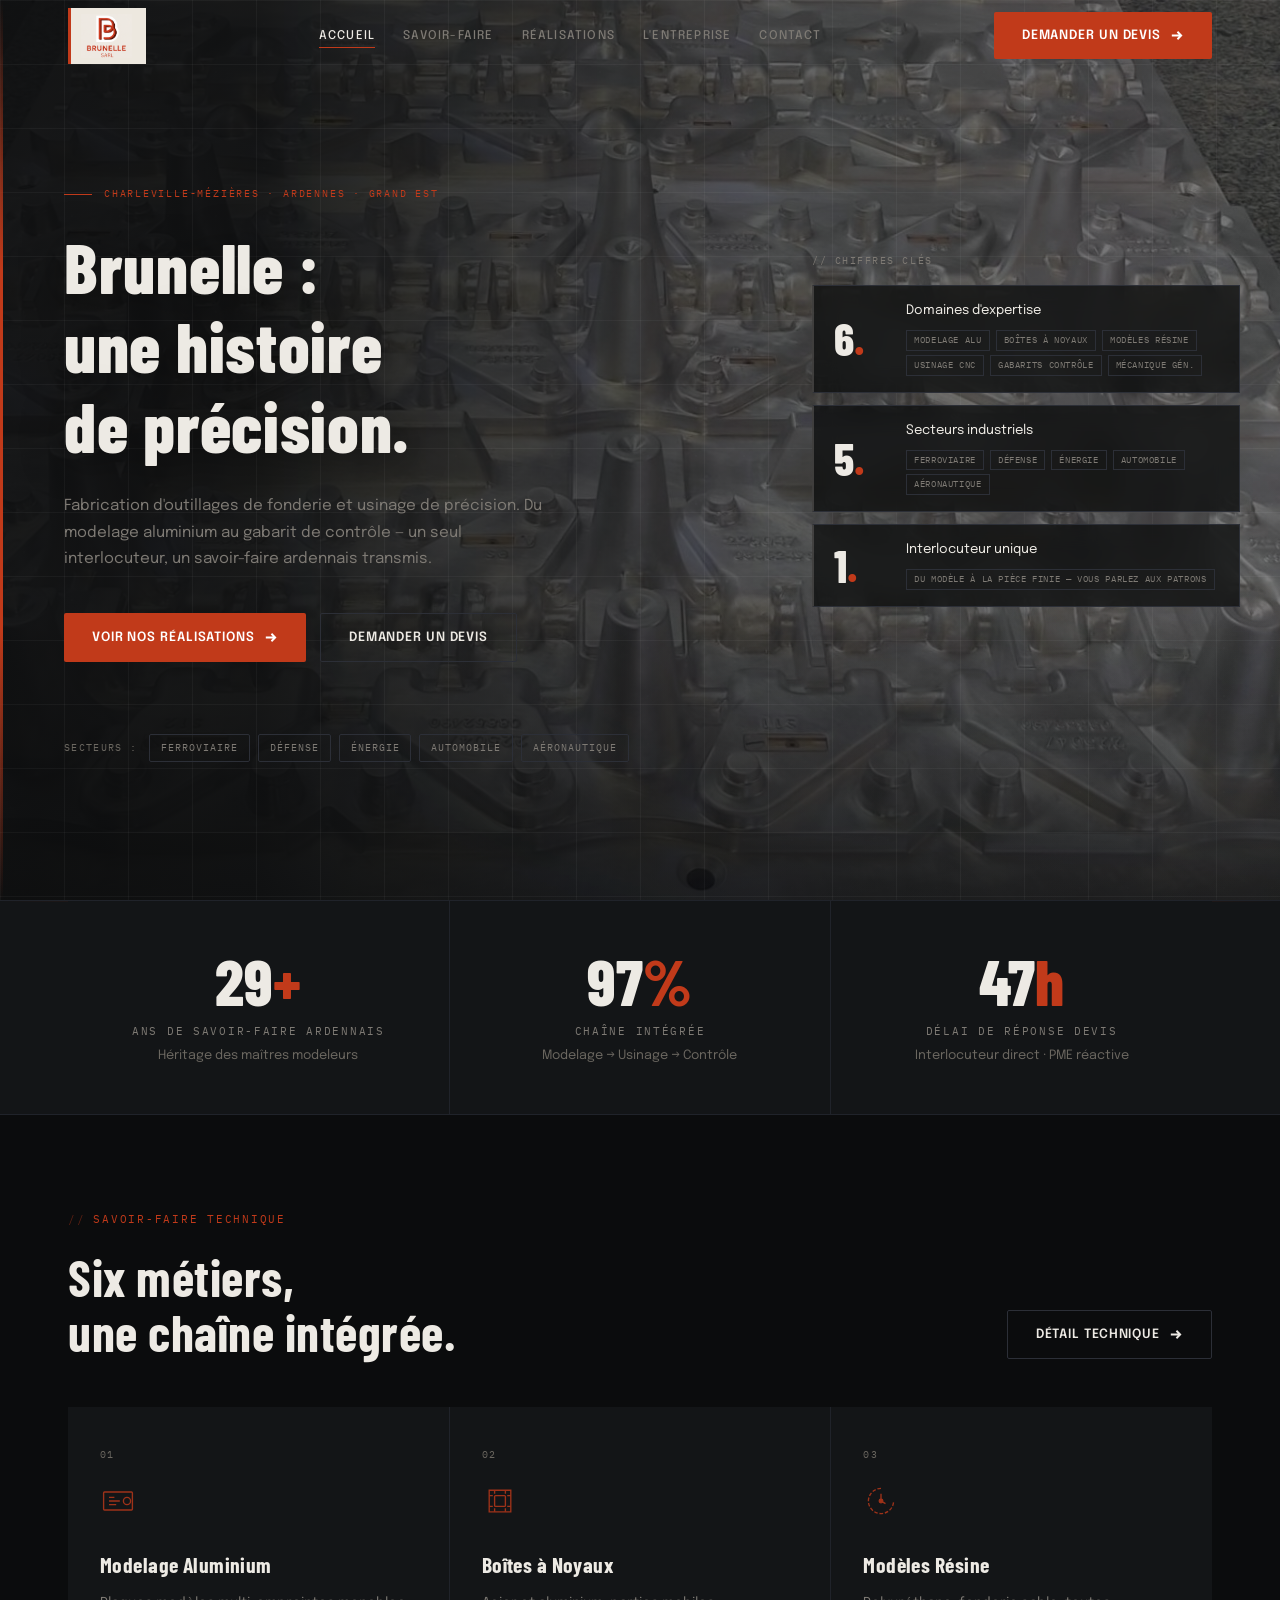
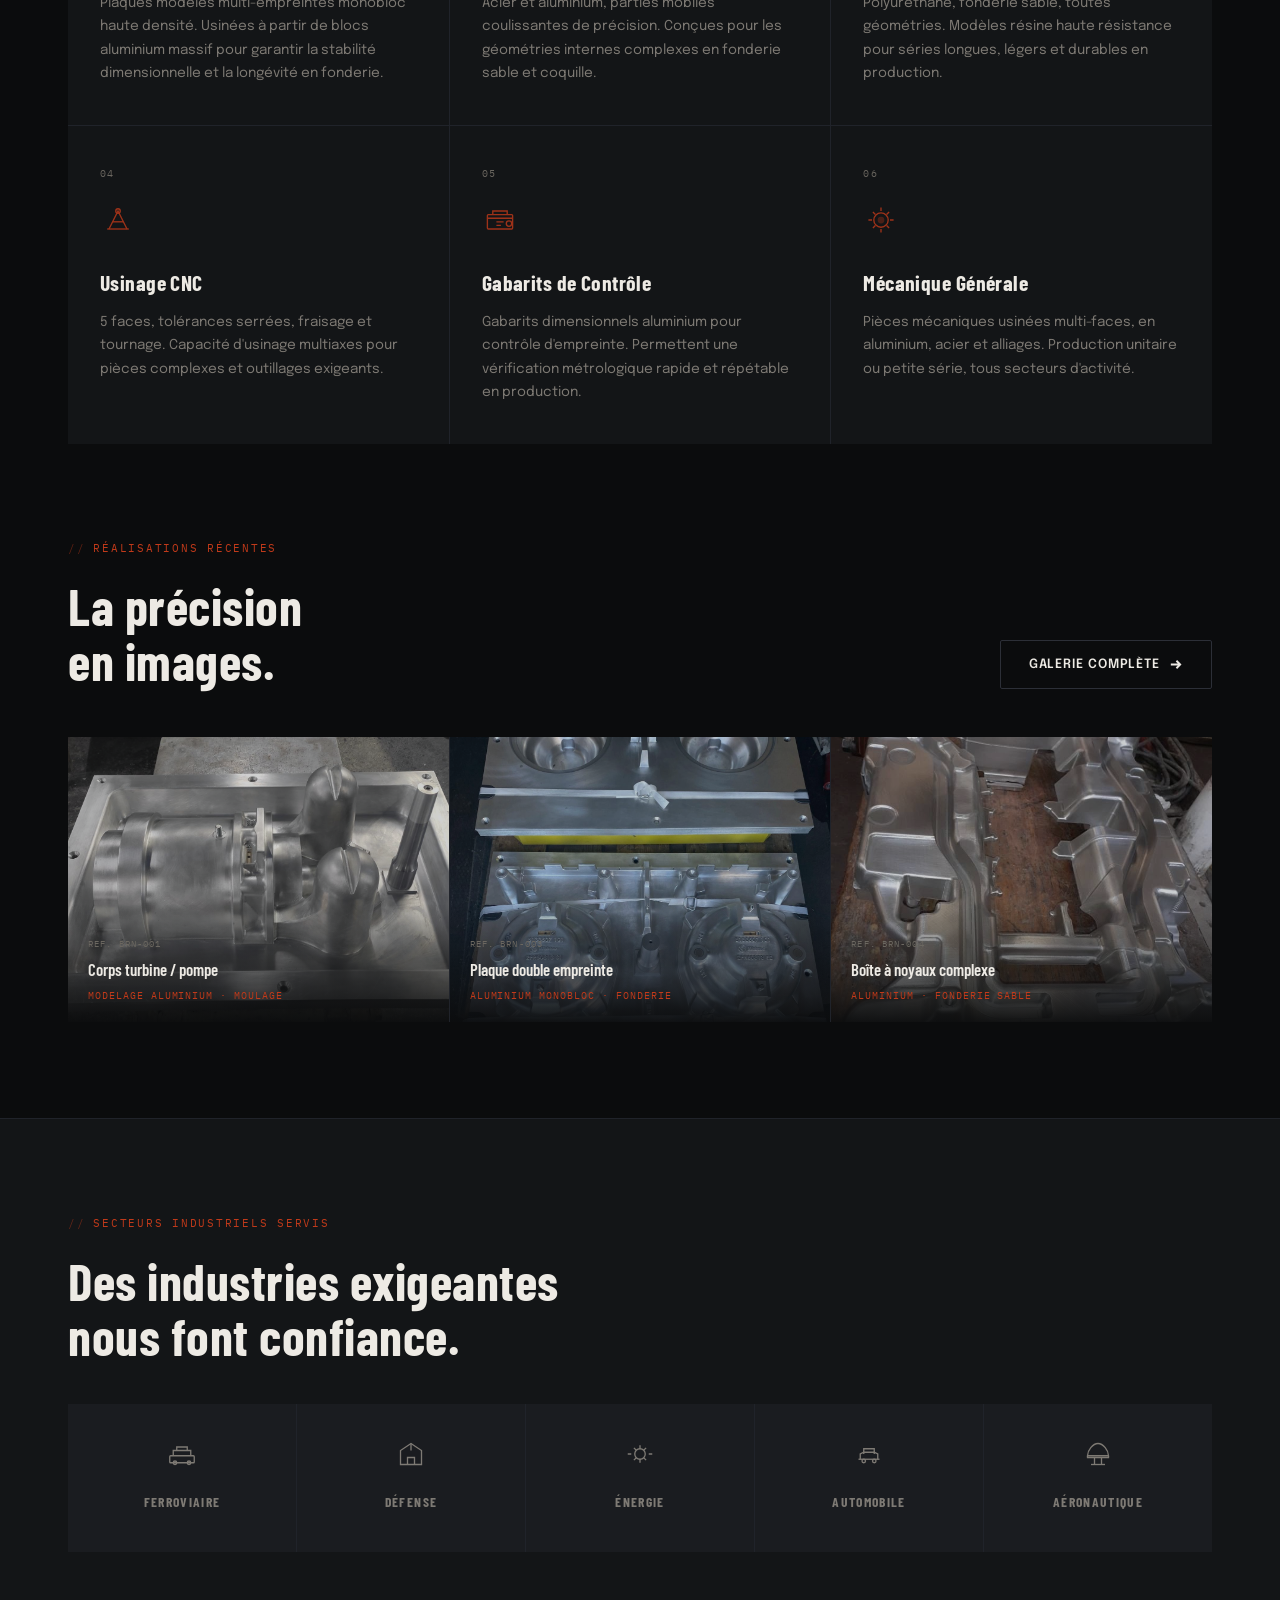
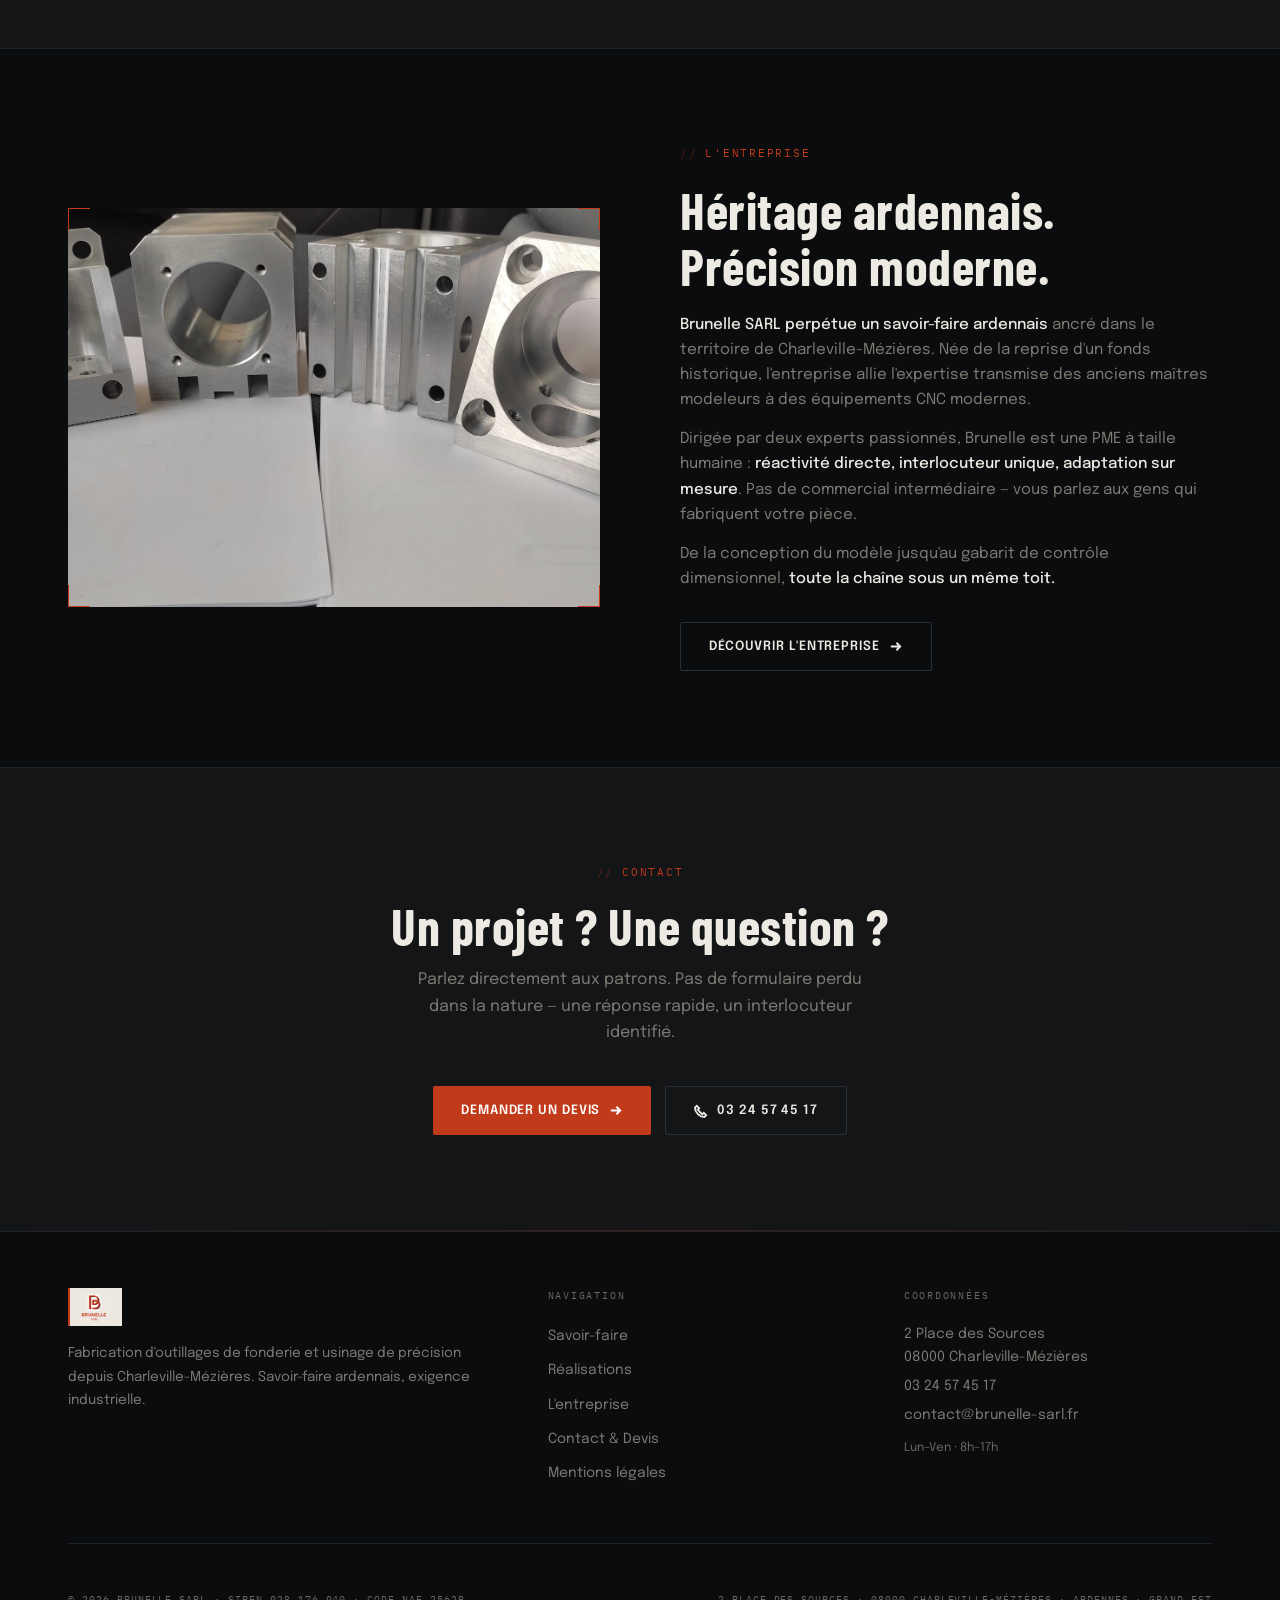
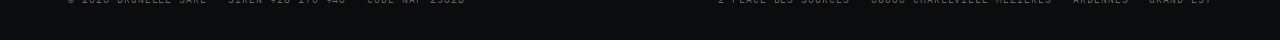
==== commit 68cc299d: "Mise à jour site : retouches index, contact, savoir-faire" ====
--- a/index.html
+++ b/index.html
@@ -45,7 +45,7 @@
       <div class="hero-left">
         <p class="hero-eyebrow">Charleville-Mézières · Ardennes · Grand Est</p>
         <h1 class="hero-title">
-          Brunelle :<br><span class="accent">une histoire<br>de précision.</span>
+          Brunelle :<br>une histoire<br>de précision.
         </h1>
         <p class="hero-description">
           Fabrication d'outillages de fonderie et usinage de précision. Du modelage aluminium au gabarit de contrôle — un seul interlocuteur, un savoir-faire ardennais transmis.
@@ -67,26 +67,49 @@
         </div>
       </div>
 
-      <!-- Colonne droite — panneau chiffres clés -->
-      <div class="hero-panel">
-        <div class="hero-panel-label">// Chiffres clés</div>
-        <div class="hero-panel-item">
-          <span class="hero-panel-num">6<span class="accent">.</span></span>
-          <span class="hero-panel-text">Domaines d'expertise<br><small>Modelage · Usinage · Contrôle</small></span>
-        </div>
-        <div class="hero-panel-divider"></div>
-        <div class="hero-panel-item">
-          <span class="hero-panel-num">5<span class="accent">.</span></span>
-          <span class="hero-panel-text">Secteurs industriels<br><small>Ferro. · Défense · Énergie…</small></span>
-        </div>
-        <div class="hero-panel-divider"></div>
-        <div class="hero-panel-item">
-          <span class="hero-panel-num">1<span class="accent">.</span></span>
-          <span class="hero-panel-text">Interlocuteur unique<br><small>Du modèle à la pièce finie</small></span>
-        </div>
-        <a href="contact.html" class="btn btn-primary" style="width:100%;justify-content:center;margin-top:8px;">
-          Demander un devis
-        </a>
+      <!-- Colonne droite — chiffres clés en barres indépendantes -->
+      <div class="hero-stats">
+        <div class="hero-stats-label">// Chiffres clés</div>
+
+        <div class="hero-stat-bar">
+          <span class="hero-stat-num">6<span class="accent">.</span></span>
+          <div class="hero-stat-info">
+            <span class="hero-stat-title">Domaines d'expertise</span>
+            <div class="hero-stat-tags">
+              <span>Modelage alu</span>
+              <span>Boîtes à noyaux</span>
+              <span>Modèles résine</span>
+              <span>Usinage CNC</span>
+              <span>Gabarits contrôle</span>
+              <span>Mécanique gén.</span>
+            </div>
+          </div>
+        </div>
+
+        <div class="hero-stat-bar">
+          <span class="hero-stat-num">5<span class="accent">.</span></span>
+          <div class="hero-stat-info">
+            <span class="hero-stat-title">Secteurs industriels</span>
+            <div class="hero-stat-tags">
+              <span>Ferroviaire</span>
+              <span>Défense</span>
+              <span>Énergie</span>
+              <span>Automobile</span>
+              <span>Aéronautique</span>
+            </div>
+          </div>
+        </div>
+
+        <div class="hero-stat-bar">
+          <span class="hero-stat-num">1<span class="accent">.</span></span>
+          <div class="hero-stat-info">
+            <span class="hero-stat-title">Interlocuteur unique</span>
+            <div class="hero-stat-tags">
+              <span>Du modèle à la pièce finie — vous parlez aux patrons</span>
+            </div>
+          </div>
+        </div>
+
       </div>
 
     </div>
--- a/css/style.css
+++ b/css/style.css
@@ -15,7 +15,7 @@
   --accent-glow: rgba(193, 58, 26, 0.05);
   --text:        #EDEAE4;
   --text-muted:  #7E7A74;
-  --text-dim:    #46433D;
+  --text-dim:    #6B6760;
   --border:      #20232A;
   --border-mid:  #2C2F37;
 
@@ -246,7 +246,7 @@
   width: 100%; height: 100%;
   object-fit: cover;
   object-position: center;
-  opacity: 0.45;
+  opacity: 0.53;
   filter: grayscale(10%);
 }
 .hero-bg::after {
@@ -256,7 +256,7 @@
   background:
     linear-gradient(rgba(255,255,255,0.04) 1px, transparent 1px),
     linear-gradient(90deg, rgba(255,255,255,0.04) 1px, transparent 1px),
-    linear-gradient(to right, rgba(11,12,13,0.97) 30%, rgba(11,12,13,0.35) 65%, rgba(11,12,13,0.15) 100%),
+    linear-gradient(to right, rgba(11,12,13,0.88) 20%, rgba(11,12,13,0.28) 60%, rgba(11,12,13,0.08) 100%),
     linear-gradient(to top, rgba(11,12,13,0.7) 0%, transparent 35%);
   background-size: 64px 64px, 64px 64px, auto, auto;
 }
@@ -281,11 +281,11 @@
 /* Grille 2 colonnes : texte | panneau */
 .hero-grid {
   display: grid;
-  grid-template-columns: 1fr 300px;
-  gap: 56px;
-  align-items: center;
-}
-.hero-left { display: flex; flex-direction: column; }
+  grid-template-columns: 1fr 380px;
+  gap: 40px;
+  align-items: center;
+}
+.hero-left { display: flex; flex-direction: column; padding-left: 24px; }
 
 .hero-eyebrow {
   font-family: var(--font-mono);
@@ -308,7 +308,8 @@
 .hero-title {
   color: var(--text);
   font-size: clamp(2.4rem, 5.5vw, 5rem);
-  margin-bottom: 24px;
+  line-height: 1.13;
+  margin-bottom: 28px;
   text-shadow: 0 2px 40px rgba(0,0,0,0.5);
 }
 .hero-title .accent { color: var(--accent); }
@@ -320,32 +321,39 @@
   line-height: 1.75;
 }
 
-/* Panneau droite */
-.hero-panel {
+/* Chiffres clés — 3 barres indépendantes */
+.hero-stats {
+  display: flex;
+  flex-direction: column;
+  gap: 12px;
+  align-self: center;
+  margin-left: -48px;
+  transform: translateY(-44px);
+}
+.hero-stats-label {
+  font-family: var(--font-mono);
+  font-size: 0.6rem;
+  letter-spacing: 0.16em;
+  text-transform: uppercase;
+  color: var(--text-muted);
+  margin-bottom: 4px;
+}
+.hero-stat-bar {
   background: rgba(11,12,13,0.75);
   backdrop-filter: blur(12px);
   -webkit-backdrop-filter: blur(12px);
   border: 1px solid var(--border-mid);
-  border-left: 2px solid var(--accent);
-  padding: 28px 24px;
-  display: flex;
-  flex-direction: column;
+  border-left: 2px solid rgba(237,234,228,0.18);
+  padding: 16px 20px;
+  display: flex;
+  align-items: center;
   gap: 16px;
-}
-.hero-panel-label {
-  font-family: var(--font-mono);
-  font-size: 0.6rem;
-  letter-spacing: 0.16em;
-  text-transform: uppercase;
-  color: var(--text-dim);
-  margin-bottom: 4px;
-}
-.hero-panel-item {
-  display: flex;
-  align-items: center;
-  gap: 16px;
-}
-.hero-panel-num {
+  transition: border-left-color 0.22s ease;
+}
+.hero-stat-bar:hover {
+  border-left-color: rgba(237,234,228,0.45);
+}
+.hero-stat-num {
   font-family: var(--font-display);
   font-size: 2.8rem;
   font-weight: 800;
@@ -354,21 +362,46 @@
   flex-shrink: 0;
   min-width: 56px;
 }
-.hero-panel-num .accent { color: var(--accent); }
-.hero-panel-text {
+.hero-stat-num .accent { color: var(--accent); }
+.hero-stat-info {
+  display: flex;
+  flex-direction: column;
+  gap: 4px;
+}
+.hero-stat-title {
   font-size: 0.82rem;
-  color: var(--text-muted);
-  line-height: 1.4;
-}
-.hero-panel-text small {
+  color: var(--text);
+  line-height: 1.3;
+}
+.hero-stat-sub {
   font-family: var(--font-mono);
   font-size: 0.58rem;
   letter-spacing: 0.08em;
   color: var(--text-dim);
 }
-.hero-panel-divider {
-  height: 1px;
-  background: var(--border);
+.hero-stat-tags {
+  display: flex;
+  flex-wrap: wrap;
+  gap: 4px 6px;
+  margin-top: 7px;
+}
+.hero-stat-tags span {
+  font-family: var(--font-mono);
+  font-size: 0.56rem;
+  letter-spacing: 0.07em;
+  text-transform: uppercase;
+  color: var(--text-muted);
+  border: 1px solid var(--border-mid);
+  padding: 2px 7px;
+  white-space: nowrap;
+  cursor: default;
+  transition: color 0.18s ease, border-color 0.18s ease, background 0.18s ease, transform 0.18s ease;
+}
+.hero-stat-tags span:hover {
+  color: var(--text);
+  border-color: rgba(237,234,228,0.32);
+  background: rgba(237,234,228,0.05);
+  transform: translateY(-2px);
 }
 .hero-actions {
   display: flex;
@@ -760,6 +793,37 @@
 .page-header h1 { margin-bottom: 14px; }
 .page-header p { color: var(--text-muted); font-size: 1rem; max-width: 55ch; }
 
+/* Page header avec illustration à droite */
+.page-header--split .page-header-split {
+  display: grid;
+  grid-template-columns: 1fr 1fr;
+  gap: 48px;
+  align-items: center;
+}
+.page-header--split .page-header-text p { max-width: 48ch; }
+.page-header-visual {
+  position: relative;
+  z-index: 1;
+}
+.header-illustration {
+  width: 100%;
+  max-width: 480px;
+  height: auto;
+  display: block;
+  border-radius: 4px;
+  opacity: 0.75;
+  mix-blend-mode: luminosity;
+  filter: contrast(1.1) brightness(0.9);
+  border: 1px solid var(--border);
+}
+@media (max-width: 768px) {
+  .page-header--split .page-header-split {
+    grid-template-columns: 1fr;
+    gap: 32px;
+  }
+  .page-header-visual { display: none; }
+}
+
 /* ============================================
    SAVOIR-FAIRE PAGE — détail
    ============================================ */
@@ -1073,8 +1137,177 @@
 .value-desc { font-size: 0.82rem; color: var(--text-muted); }
 
 /* ============================================
-   CONTACT PAGE
-   ============================================ */
+   CONTACT PAGE — STATIONS D'ACTION DIRECTE
+   ============================================ */
+
+/* Grille 2 stations */
+.contact-actions-grid {
+  display: grid;
+  grid-template-columns: 1fr 1fr;
+  background: var(--border);
+  gap: 1px;
+  margin-bottom: 1px;
+}
+
+/* Carte-station cliquable */
+.contact-action-card {
+  position: relative;
+  display: flex;
+  flex-direction: column;
+  gap: 14px;
+  padding: 56px 48px;
+  background: var(--surface);
+  overflow: hidden;
+  transition: background 0.3s ease;
+}
+.contact-action-card::before {
+  content: '';
+  position: absolute;
+  top: 0; left: 0; bottom: 0;
+  width: 3px;
+  background: var(--accent);
+  transform: scaleY(0);
+  transform-origin: bottom;
+  transition: transform 0.4s cubic-bezier(0.16, 1, 0.3, 1);
+}
+.contact-action-card::after {
+  content: '';
+  position: absolute;
+  inset: 0;
+  background: radial-gradient(ellipse at 0% 60%, rgba(193,58,26,0.07), transparent 55%);
+  opacity: 0;
+  pointer-events: none;
+  transition: opacity 0.4s ease;
+}
+.contact-action-card:hover { background: var(--surface-2); }
+.contact-action-card:hover::before { transform: scaleY(1); }
+.contact-action-card:hover::after { opacity: 1; }
+
+.contact-action-label {
+  font-family: var(--font-mono);
+  font-size: 0.58rem;
+  letter-spacing: 0.2em;
+  color: var(--text-dim);
+  text-transform: uppercase;
+}
+.contact-action-icon {
+  width: 44px; height: 44px;
+  color: var(--accent);
+  opacity: 0.75;
+  margin-top: 8px;
+  transition: opacity var(--ease), transform var(--ease);
+}
+.contact-action-card:hover .contact-action-icon { opacity: 1; transform: scale(1.08); }
+
+.contact-action-type {
+  font-family: var(--font-mono);
+  font-size: 0.65rem;
+  letter-spacing: 0.16em;
+  text-transform: uppercase;
+  color: var(--text-muted);
+  margin-top: 4px;
+}
+.contact-action-value {
+  font-family: var(--font-display);
+  font-size: clamp(1.6rem, 2.8vw, 2.5rem);
+  font-weight: 800;
+  letter-spacing: 0.01em;
+  color: var(--text);
+  line-height: 1.1;
+}
+.contact-action-note {
+  font-size: 0.875rem;
+  color: var(--text-muted);
+  line-height: 1.7;
+  max-width: 38ch;
+  flex: 1;
+}
+.contact-action-btn {
+  display: inline-flex;
+  align-items: center;
+  gap: 10px;
+  padding: 13px 24px;
+  background: var(--accent);
+  color: #fff;
+  font-size: 0.75rem;
+  font-weight: 600;
+  letter-spacing: 0.1em;
+  text-transform: uppercase;
+  align-self: flex-start;
+  margin-top: 8px;
+  position: relative;
+  z-index: 1;
+  transition: background 0.2s ease, transform 0.2s ease, box-shadow 0.2s ease;
+}
+.contact-action-btn svg { width: 14px; height: 14px; transition: transform 0.2s ease; }
+.contact-action-card:hover .contact-action-btn {
+  background: #d9421e;
+  transform: translateX(4px);
+  box-shadow: 0 4px 20px rgba(193,58,26,0.3);
+}
+.contact-action-card:hover .contact-action-btn svg { transform: translateX(3px); }
+
+.contact-action-meta {
+  font-family: var(--font-mono);
+  font-size: 0.58rem;
+  letter-spacing: 0.16em;
+  text-transform: uppercase;
+  color: var(--text-dim);
+  padding-top: 24px;
+  margin-top: 8px;
+  border-top: 1px solid var(--border);
+}
+
+/* Infos secondaires (adresse + horaires) */
+.contact-secondary {
+  display: flex;
+  gap: 0;
+  background: var(--border);
+  gap: 1px;
+  margin-bottom: 1px;
+}
+.contact-secondary-item {
+  display: flex;
+  align-items: flex-start;
+  gap: 16px;
+  flex: 1;
+  padding: 28px 48px;
+  background: var(--surface);
+}
+.contact-secondary-item svg {
+  width: 20px; height: 20px;
+  color: var(--accent);
+  flex-shrink: 0;
+  margin-top: 2px;
+  opacity: 0.8;
+}
+.contact-secondary-key {
+  font-family: var(--font-mono);
+  font-size: 0.58rem;
+  letter-spacing: 0.16em;
+  text-transform: uppercase;
+  color: var(--text-dim);
+  margin-bottom: 5px;
+}
+.contact-secondary-val {
+  font-size: 0.875rem;
+  color: var(--text-muted);
+  line-height: 1.6;
+}
+
+/* Carte plus grande */
+.contact-map-large {
+  border: 1px solid var(--border);
+  border-top: none;
+  overflow: hidden;
+  height: 300px;
+}
+.contact-map-large iframe {
+  width: 100%; height: 100%;
+  border: none;
+}
+
+/* Ancienne layout — conservé pour rétro-compat éventuelle */
 .contact-layout {
   display: grid;
   grid-template-columns: 1fr 1.2fr;
@@ -1244,10 +1477,15 @@
   .footer-bottom  { flex-direction: column; align-items: flex-start; }
   .hero-actions   { flex-direction: column; align-items: flex-start; }
   .hero-grid      { grid-template-columns: 1fr; }
-  .hero-panel     { display: none; }
+  .hero-stats     { display: none; }
   .section-header { flex-direction: column; align-items: flex-start; gap: 16px; }
   .form-row       { grid-template-columns: 1fr; }
   .contact-form   { padding: 28px; }
+  .contact-actions-grid { grid-template-columns: 1fr; }
+  .contact-action-card  { padding: 40px 28px; }
+  .contact-secondary    { flex-direction: column; gap: 1px; }
+  .contact-secondary-item { padding: 24px 28px; }
+  .contact-map-large    { height: 220px; }
 }
 
 /* ============================================
@@ -1273,4 +1511,4 @@
 .hero-description { animation: heroFadeUp 0.7s cubic-bezier(0.16, 1, 0.3, 1) both; animation-delay: 0.5s; }
 .hero-actions    { animation: heroFadeUp 0.6s cubic-bezier(0.16, 1, 0.3, 1) both; animation-delay: 0.65s; }
 .hero-sectors    { animation: heroFadeUp 0.6s cubic-bezier(0.16, 1, 0.3, 1) both; animation-delay: 0.8s; }
-.hero-panel      { animation: heroFadeIn 1s ease both; animation-delay: 0.45s; }
+.hero-stats      { animation: heroFadeIn 1s ease both; animation-delay: 0.45s; }
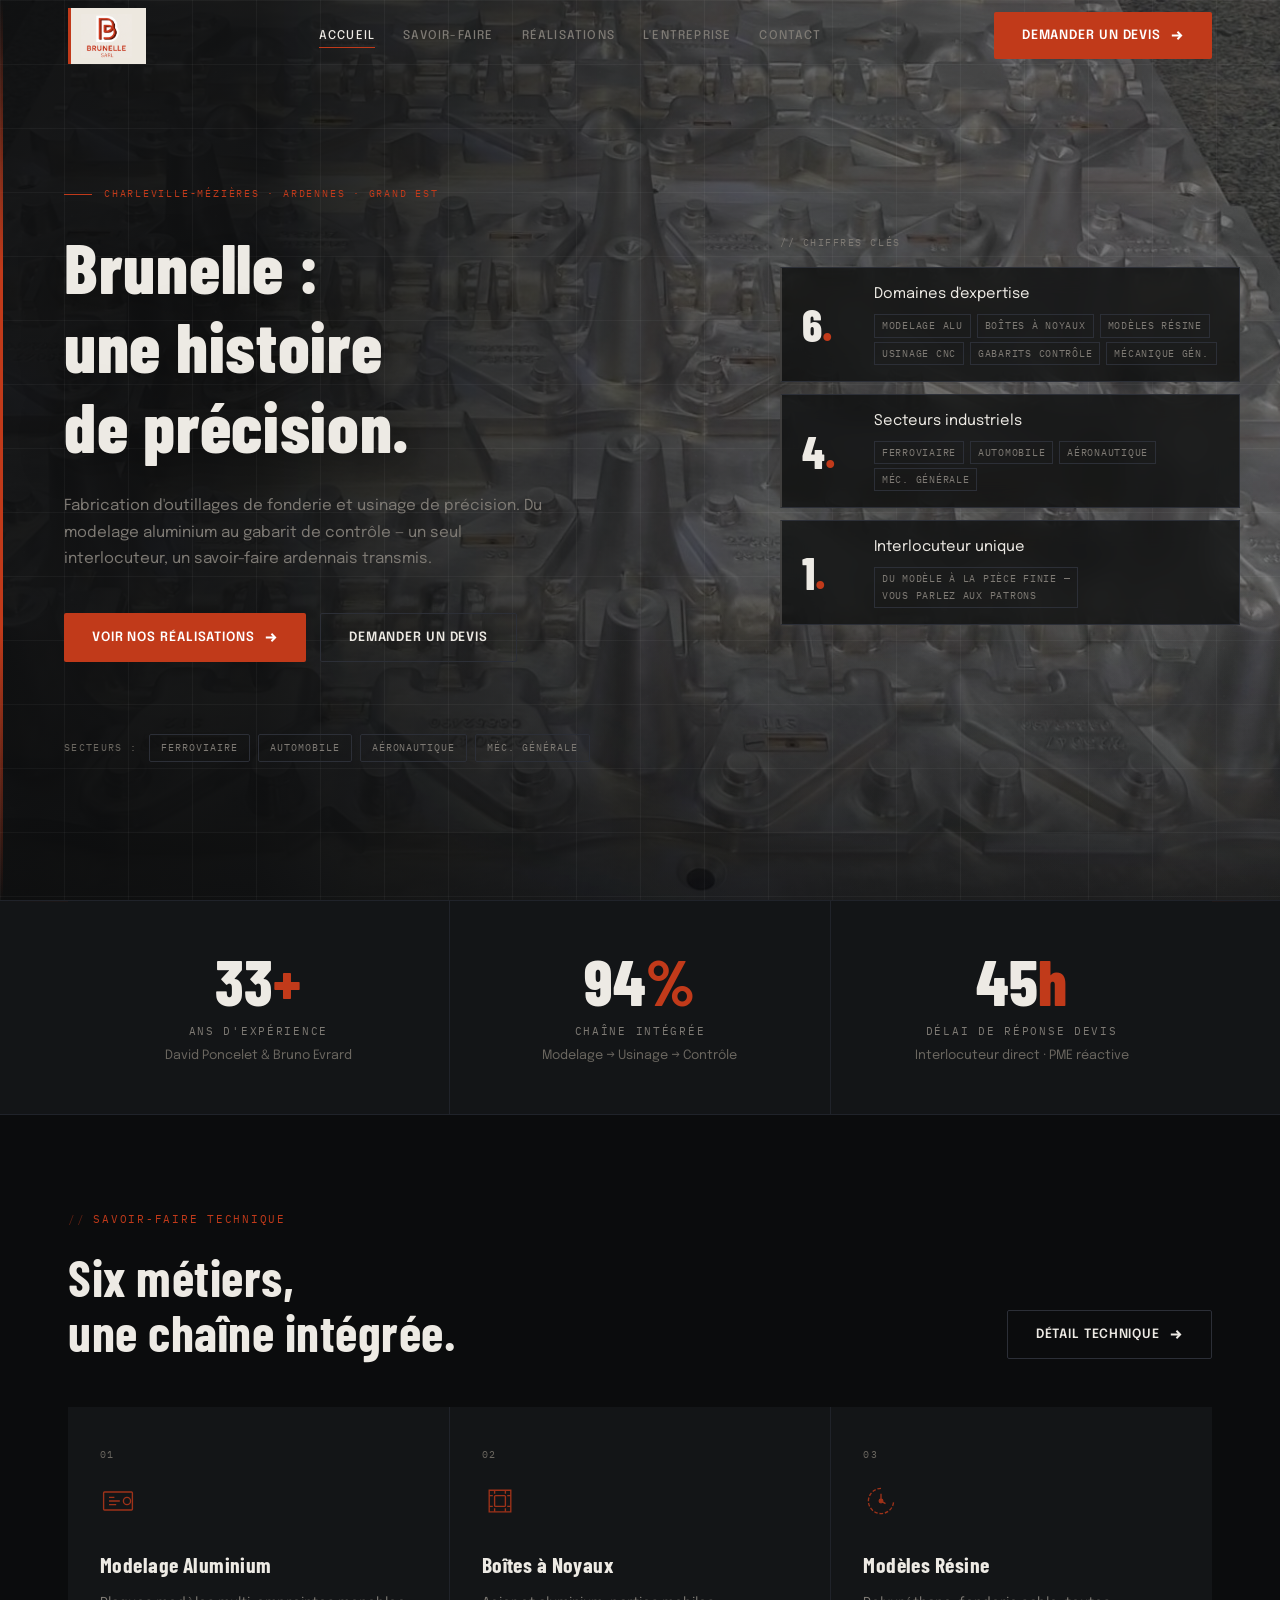
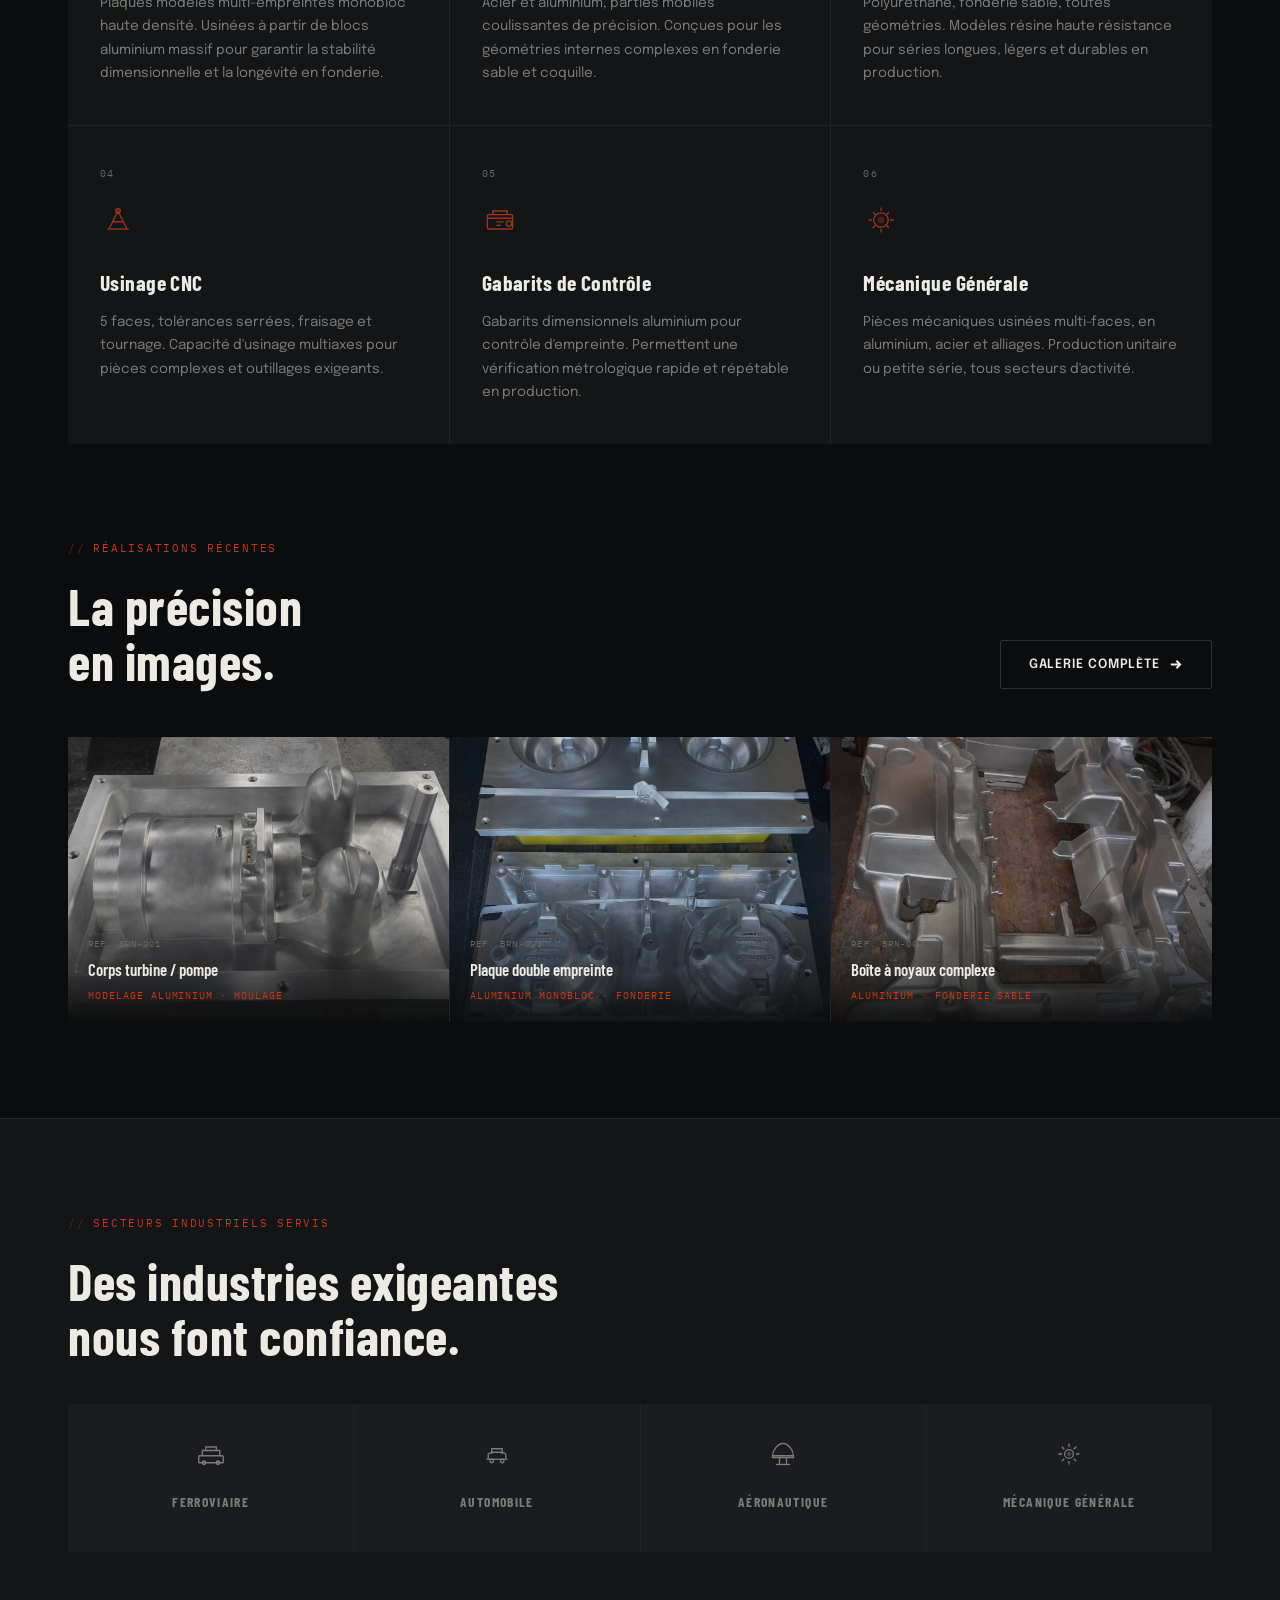
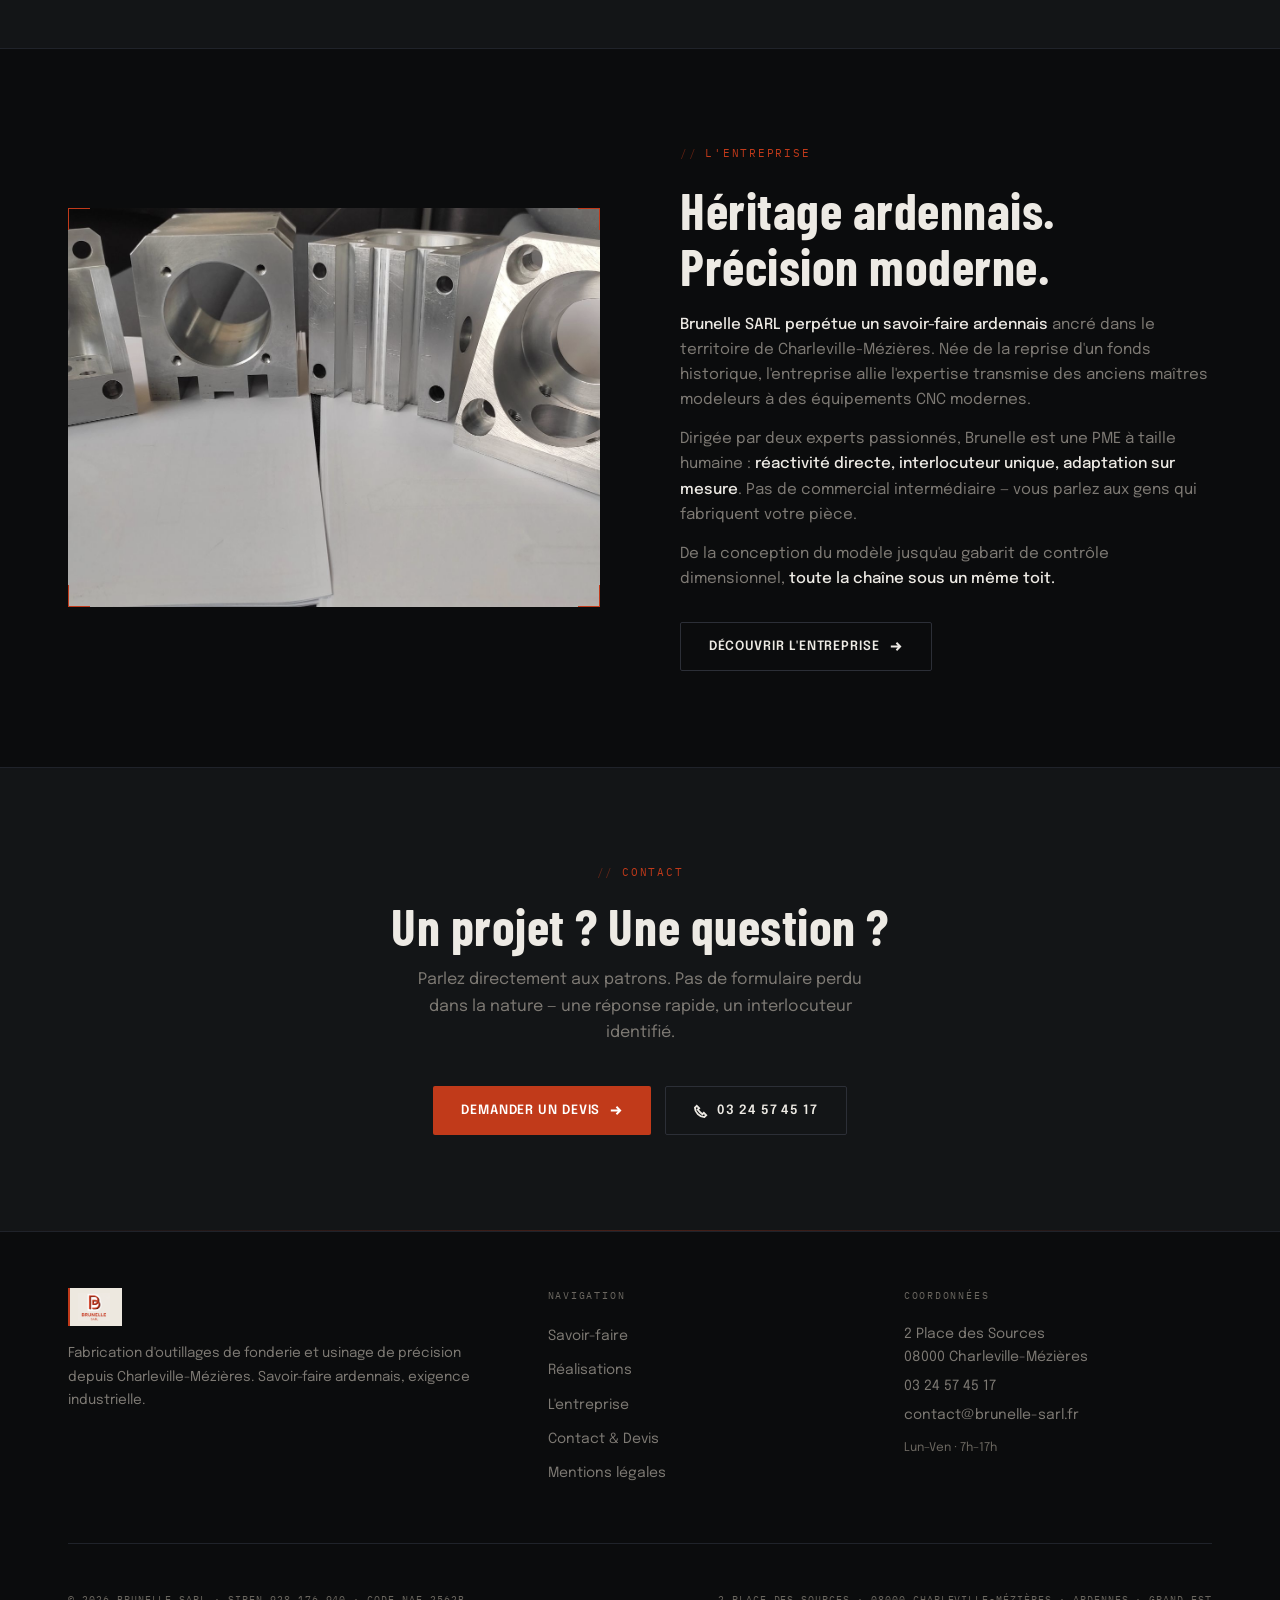
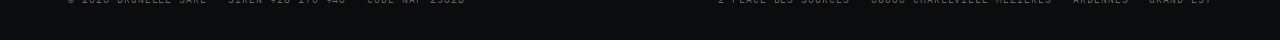
==== commit 2eb692b2: "Last update site dark" ====
--- a/index.html
+++ b/index.html
@@ -4,7 +4,7 @@
   <meta charset="UTF-8">
   <meta name="viewport" content="width=device-width, initial-scale=1.0">
   <title>Brunelle SARL — Outillages de fonderie & Usinage de précision — Charleville-Mézières</title>
-  <meta name="description" content="Brunelle SARL fabrique des outillages de fonderie (modelage aluminium, boîtes à noyaux, modèles résine) et réalise l'usinage de précision à Charleville-Mézières (Ardennes). Secteurs : ferroviaire, défense, énergie, automobile, aéronautique.">
+  <meta name="description" content="Brunelle SARL fabrique des outillages de fonderie (modelage aluminium, boîtes à noyaux, modèles résine) et réalise l'usinage de précision à Charleville-Mézières (Ardennes). Secteurs : ferroviaire, automobile, aéronautique, mécanique générale.">
   <link rel="stylesheet" href="css/style.css">
 </head>
 <body>
@@ -60,10 +60,9 @@
         <div class="hero-sectors">
           <span class="hero-sectors-label">Secteurs :</span>
           <span class="sector-tag">Ferroviaire</span>
-          <span class="sector-tag">Défense</span>
-          <span class="sector-tag">Énergie</span>
           <span class="sector-tag">Automobile</span>
           <span class="sector-tag">Aéronautique</span>
+          <span class="sector-tag">Méc. générale</span>
         </div>
       </div>
 
@@ -87,15 +86,14 @@
         </div>
 
         <div class="hero-stat-bar">
-          <span class="hero-stat-num">5<span class="accent">.</span></span>
+          <span class="hero-stat-num">4<span class="accent">.</span></span>
           <div class="hero-stat-info">
             <span class="hero-stat-title">Secteurs industriels</span>
             <div class="hero-stat-tags">
               <span>Ferroviaire</span>
-              <span>Défense</span>
-              <span>Énergie</span>
               <span>Automobile</span>
               <span>Aéronautique</span>
+              <span>Méc. générale</span>
             </div>
           </div>
         </div>
@@ -105,7 +103,7 @@
           <div class="hero-stat-info">
             <span class="hero-stat-title">Interlocuteur unique</span>
             <div class="hero-stat-tags">
-              <span>Du modèle à la pièce finie — vous parlez aux patrons</span>
+              <span>Du modèle à la pièce finie —<br>vous parlez aux patrons</span>
             </div>
           </div>
         </div>
@@ -121,9 +119,9 @@
   <div class="container">
     <div class="stats-grid">
       <div class="stat-item">
-        <div class="stat-number" data-count="30">30<span class="accent">+</span></div>
-        <div class="stat-label">Ans de savoir-faire ardennais</div>
-        <div class="stat-sublabel">Héritage des maîtres modeleurs</div>
+        <div class="stat-number" data-count="35">35<span class="accent">+</span></div>
+        <div class="stat-label">Ans d'expérience</div>
+        <div class="stat-sublabel">David Poncelet & Bruno Evrard</div>
       </div>
       <div class="stat-item">
         <div class="stat-number" data-count="100">100<span class="accent">%</span></div>
@@ -292,24 +290,6 @@
 
       <div class="secteur-item">
         <svg class="secteur-icon" viewBox="0 0 32 32" fill="none" stroke="currentColor" stroke-width="1.5">
-          <path d="M16 4L4 12v16h24V12L16 4z"/>
-          <path d="M12 28v-8h8v8"/>
-          <path d="M16 4v8"/>
-        </svg>
-        <div class="secteur-name">Défense</div>
-      </div>
-
-      <div class="secteur-item">
-        <svg class="secteur-icon" viewBox="0 0 32 32" fill="none" stroke="currentColor" stroke-width="1.5">
-          <path d="M16 6v4M16 22v4M6 16H2M30 16h-4"/>
-          <circle cx="16" cy="16" r="6"/>
-          <path d="M9 9l2.8 2.8M20.2 20.2l2.8 2.8M9 23l2.8-2.8M20.2 11.8l2.8-2.8"/>
-        </svg>
-        <div class="secteur-name">Énergie</div>
-      </div>
-
-      <div class="secteur-item">
-        <svg class="secteur-icon" viewBox="0 0 32 32" fill="none" stroke="currentColor" stroke-width="1.5">
           <path d="M4 22h24"/>
           <path d="M6 22v-6l4-2h12l4 2v6"/>
           <path d="M10 16V10h12v6"/>
@@ -326,6 +306,16 @@
           <path d="M8 28h16"/>
         </svg>
         <div class="secteur-name">Aéronautique</div>
+      </div>
+
+      <div class="secteur-item">
+        <svg class="secteur-icon" viewBox="0 0 32 32" fill="none" stroke="currentColor" stroke-width="1.5">
+          <circle cx="16" cy="16" r="5"/>
+          <circle cx="16" cy="16" r="2" fill="currentColor" opacity="0.4"/>
+          <path d="M16 4v4M16 24v4M4 16h4M24 16h4"/>
+          <path d="M7.8 7.8l2.8 2.8M21.4 21.4l2.8 2.8M7.8 24.2l2.8-2.8M21.4 10.6l2.8-2.8"/>
+        </svg>
+        <div class="secteur-name">Mécanique générale</div>
       </div>
 
     </div>
@@ -409,7 +399,7 @@
         <p>2 Place des Sources<br>08000 Charleville-Mézières</p>
         <p><a href="tel:+33324574517">03 24 57 45 17</a></p>
         <p><a href="mailto:contact@brunelle-sarl.fr">contact@brunelle-sarl.fr</a></p>
-        <p style="margin-top: 12px; font-size: 0.75rem; color: var(--text-dim);">Lun–Ven · 8h–17h</p>
+        <p style="margin-top: 12px; font-size: 0.75rem; color: var(--text-dim);">Lun–Ven · 7h–17h</p>
       </div>
     </div>
     <div class="footer-bottom">
--- a/css/style.css
+++ b/css/style.css
@@ -327,7 +327,7 @@
   flex-direction: column;
   gap: 12px;
   align-self: center;
-  margin-left: -48px;
+  margin-left: -80px;
   transform: translateY(-44px);
 }
 .hero-stats-label {
@@ -369,7 +369,7 @@
   gap: 4px;
 }
 .hero-stat-title {
-  font-size: 0.82rem;
+  font-size: 0.92rem;
   color: var(--text);
   line-height: 1.3;
 }
@@ -387,7 +387,7 @@
 }
 .hero-stat-tags span {
   font-family: var(--font-mono);
-  font-size: 0.56rem;
+  font-size: 0.65rem;
   letter-spacing: 0.07em;
   text-transform: uppercase;
   color: var(--text-muted);
@@ -615,7 +615,7 @@
 }
 .secteurs-grid {
   display: grid;
-  grid-template-columns: repeat(5, 1fr);
+  grid-template-columns: repeat(4, 1fr);
   background: var(--border);
   gap: 1px;
 }
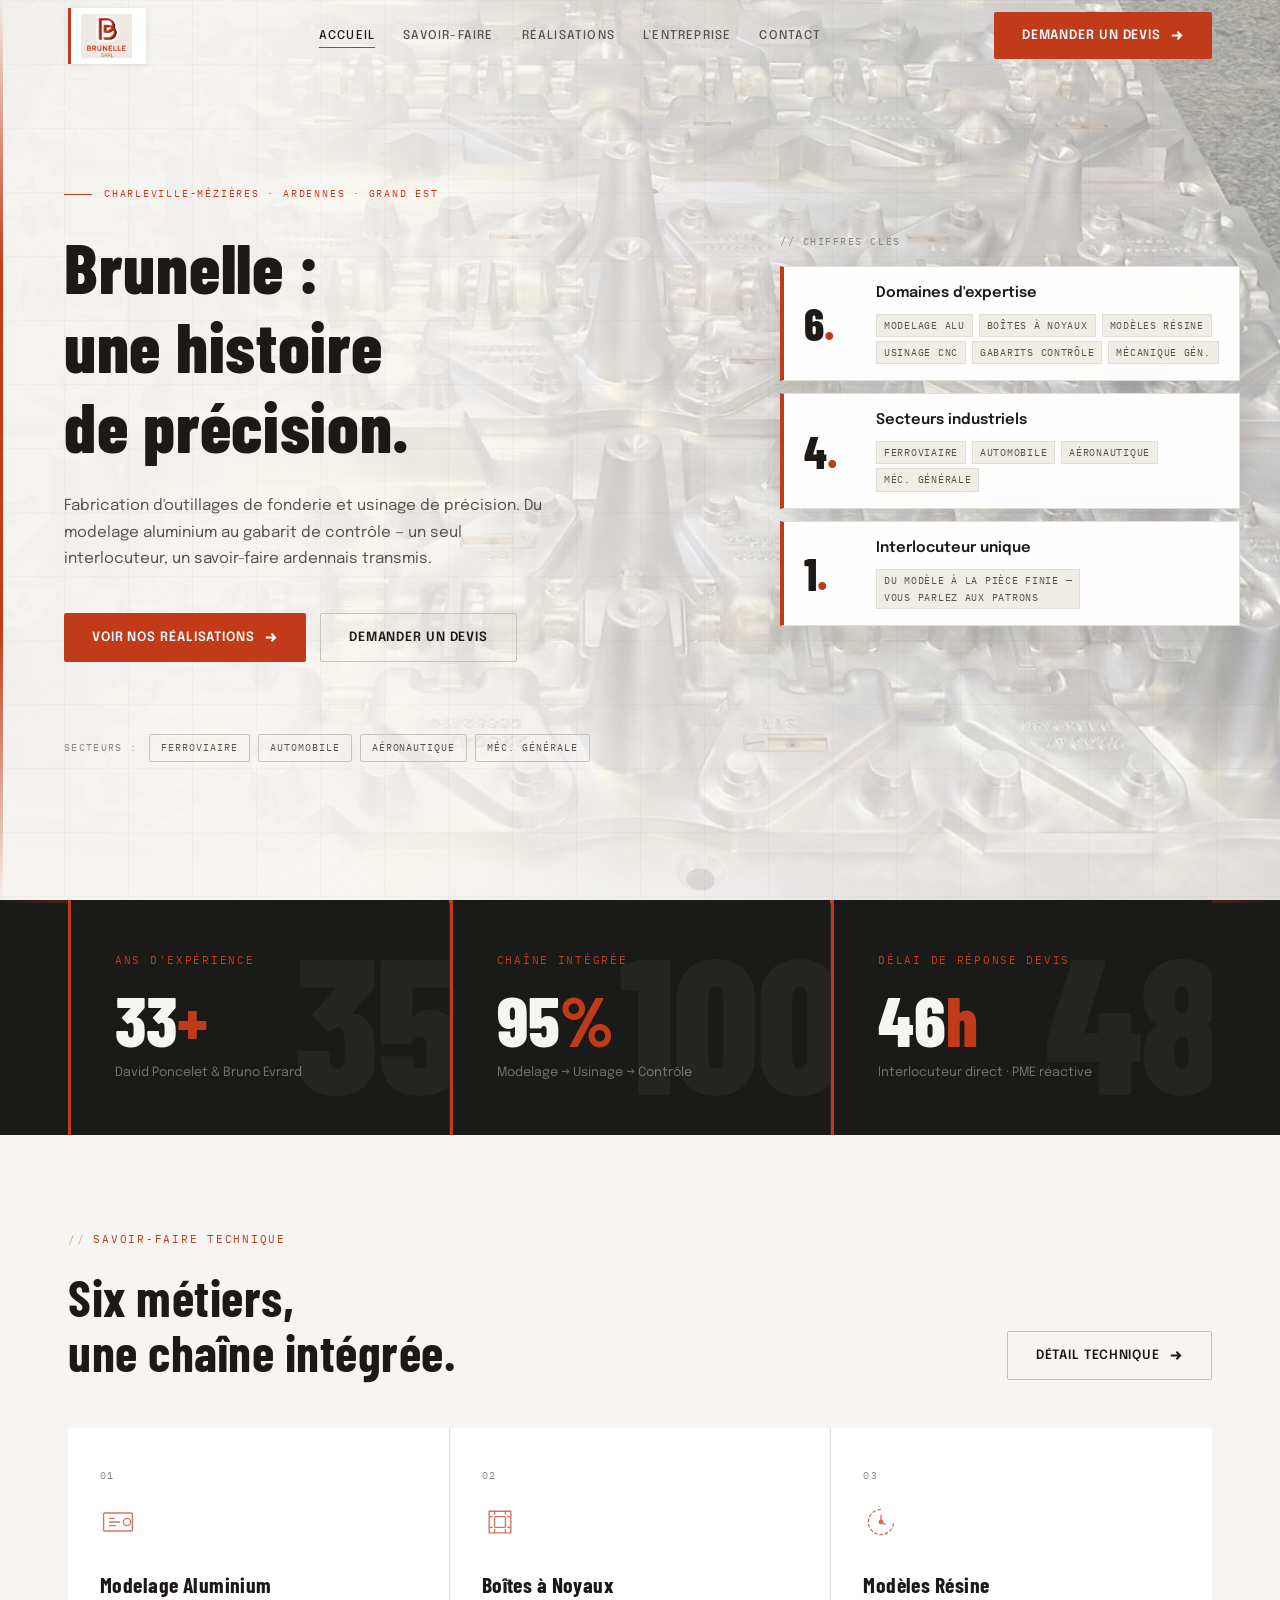
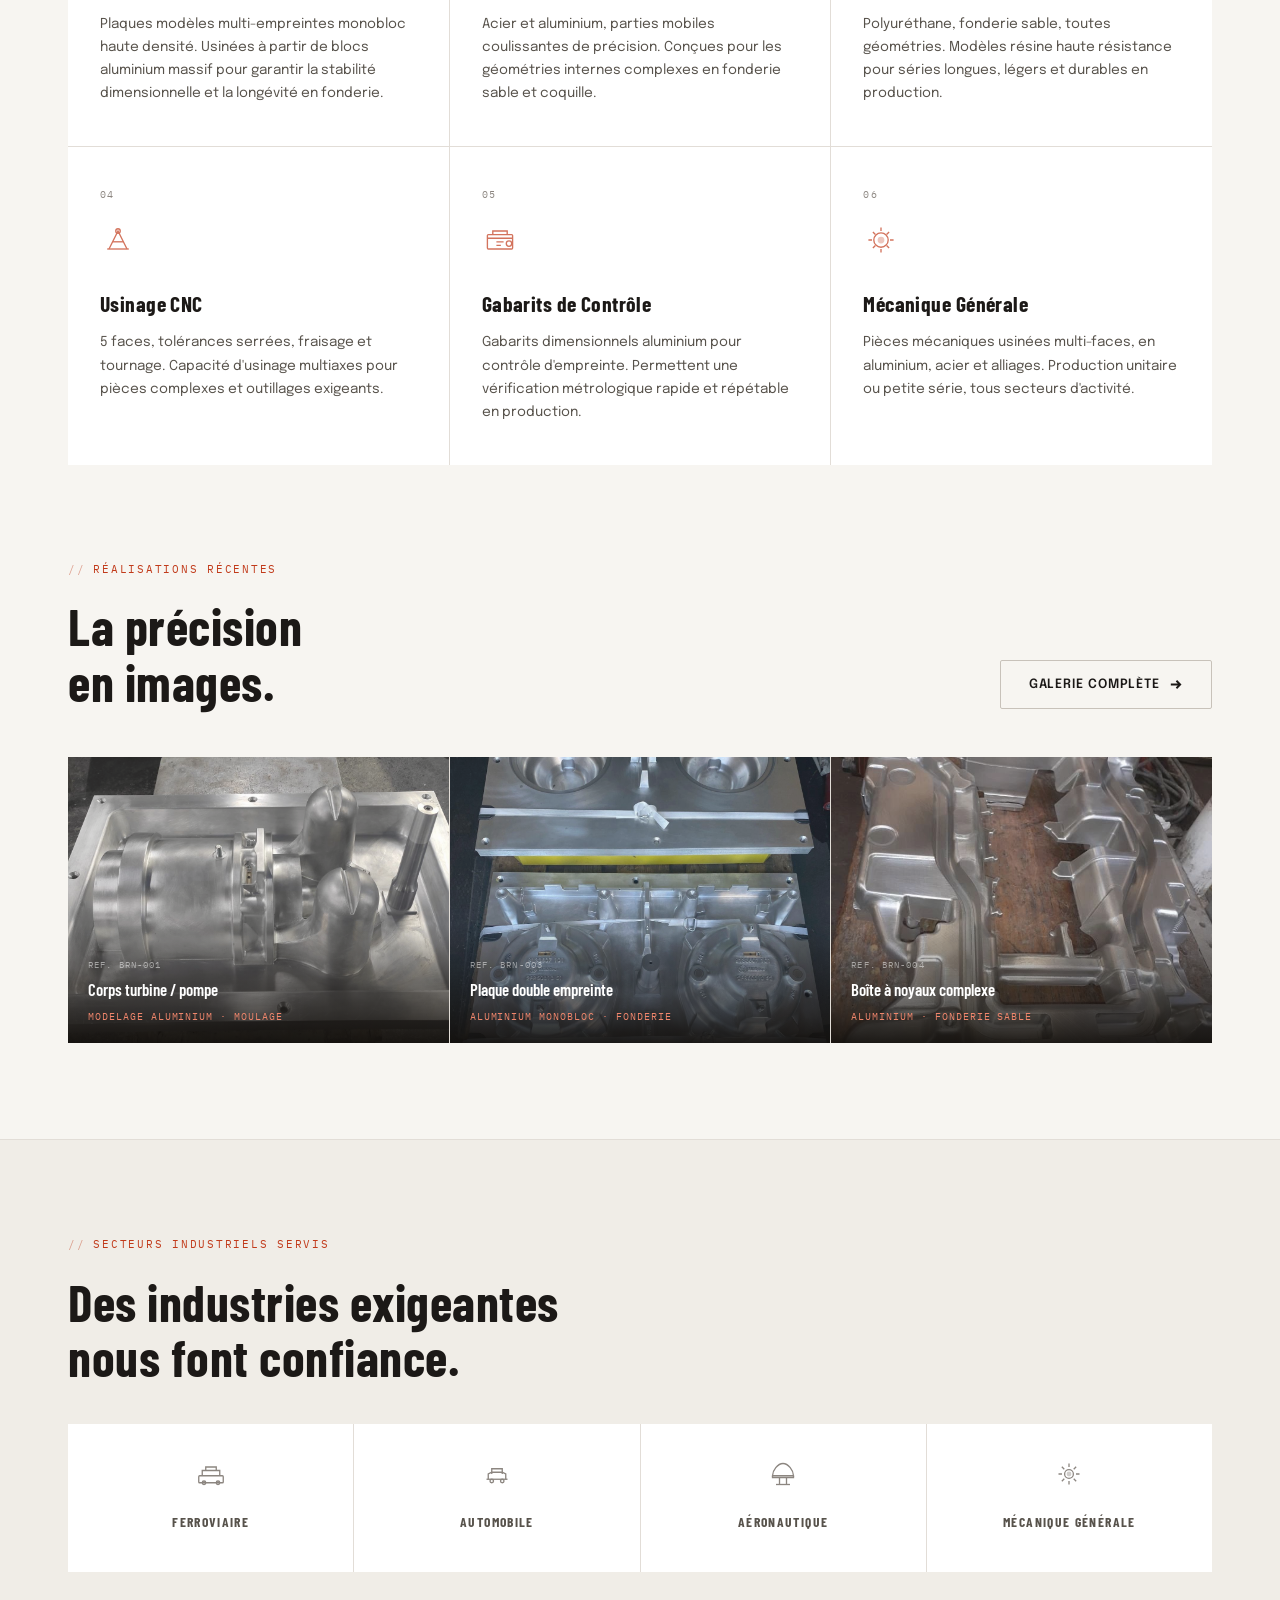
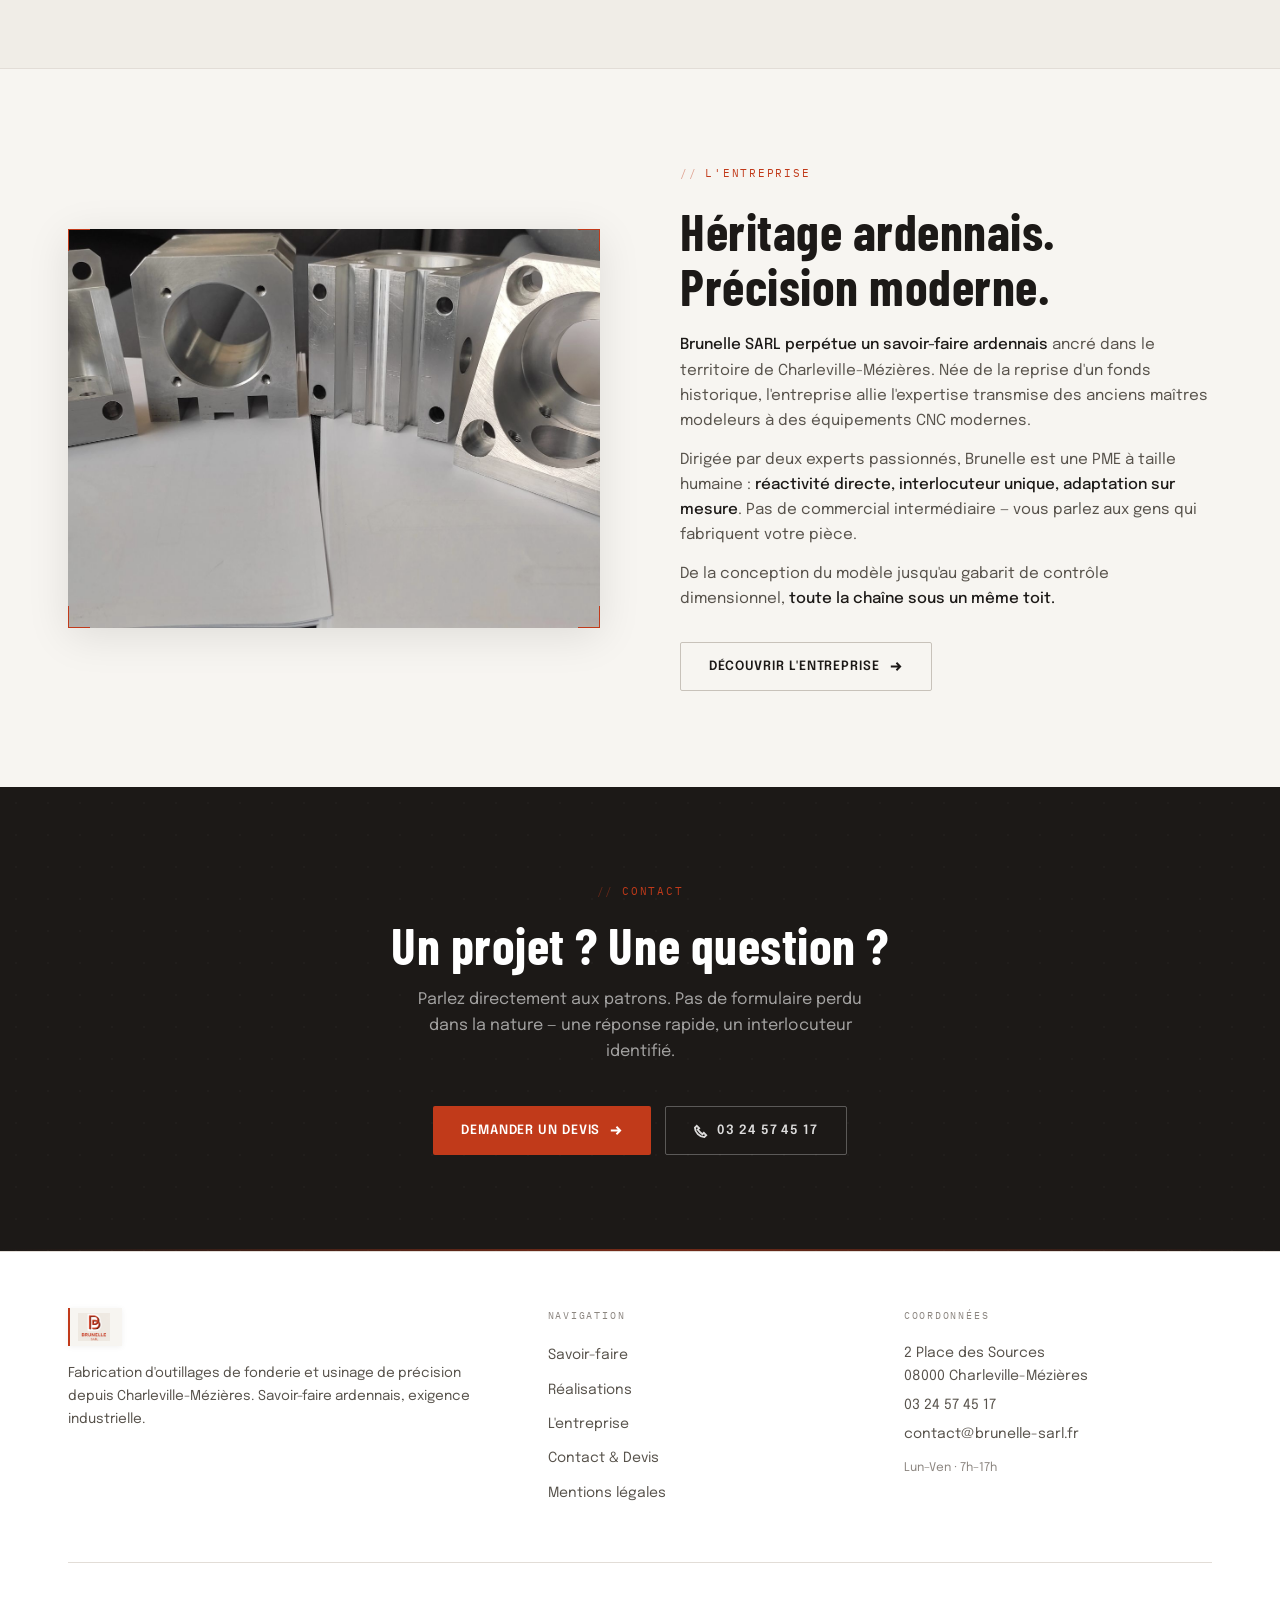
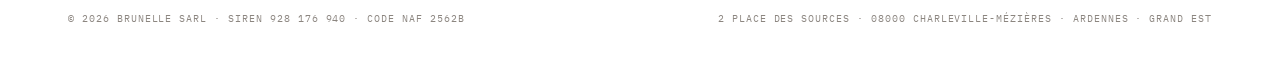
==== commit eefd1f00: "hero correction" ====
--- a/index.html
+++ b/index.html
@@ -118,19 +118,19 @@
 <div class="stats-band">
   <div class="container">
     <div class="stats-grid">
-      <div class="stat-item">
+      <div class="stat-item" data-ghost="35">
+        <div class="stat-label">Ans d'expérience</div>
         <div class="stat-number" data-count="35">35<span class="accent">+</span></div>
-        <div class="stat-label">Ans d'expérience</div>
         <div class="stat-sublabel">David Poncelet & Bruno Evrard</div>
       </div>
-      <div class="stat-item">
+      <div class="stat-item" data-ghost="100">
+        <div class="stat-label">Chaîne intégrée</div>
         <div class="stat-number" data-count="100">100<span class="accent">%</span></div>
-        <div class="stat-label">Chaîne intégrée</div>
         <div class="stat-sublabel">Modelage → Usinage → Contrôle</div>
       </div>
-      <div class="stat-item">
+      <div class="stat-item" data-ghost="48">
+        <div class="stat-label">Délai de réponse devis</div>
         <div class="stat-number" data-count="48">48<span class="accent">h</span></div>
-        <div class="stat-label">Délai de réponse devis</div>
         <div class="stat-sublabel">Interlocuteur direct · PME réactive</div>
       </div>
     </div>
--- a/css/style.css
+++ b/css/style.css
@@ -1,23 +1,23 @@
 /* =============================================
-   BRUNELLE SARL — Stylesheet v1.0
-   Design: Dark industrial / dessin technique
+   BRUNELLE SARL — Stylesheet v2.0
+   Design: Light industrial / précision blanche
    ============================================= */
 
 @import url('https://fonts.googleapis.com/css2?family=Barlow+Condensed:wght@400;600;700;800&family=Epilogue:wght@300;400;500;600&family=IBM+Plex+Mono:wght@400;500&display=swap');
 
 /* --- Tokens --- */
 :root {
-  --bg:          #0b0c0d;
-  --surface:     #131517;
-  --surface-2:   #1a1c20;
+  --bg:          #F7F5F1;
+  --surface:     #FFFFFF;
+  --surface-2:   #F0EDE7;
   --accent:      #C13A1A;
-  --accent-dim:  rgba(193, 58, 26, 0.12);
-  --accent-glow: rgba(193, 58, 26, 0.05);
-  --text:        #EDEAE4;
-  --text-muted:  #7E7A74;
-  --text-dim:    #6B6760;
-  --border:      #20232A;
-  --border-mid:  #2C2F37;
+  --accent-dim:  rgba(193, 58, 26, 0.08);
+  --accent-glow: rgba(193, 58, 26, 0.04);
+  --text:        #1C1917;
+  --text-muted:  #57524B;
+  --text-dim:    #8C8680;
+  --border:      #E2DDD7;
+  --border-mid:  #C8C2BA;
 
   --font-display: 'Barlow Condensed', 'Arial Narrow', sans-serif;
   --font-body:    'Epilogue', sans-serif;
@@ -46,12 +46,12 @@
 img { max-width: 100%; display: block; }
 ul { list-style: none; }
 
-/* --- Dot-grid background (très subtil) --- */
+/* --- Dot-grid background subtil --- */
 body::before {
   content: '';
   position: fixed;
   inset: 0;
-  background-image: radial-gradient(circle, rgba(255,255,255,0.03) 1px, transparent 1px);
+  background-image: radial-gradient(circle, rgba(0,0,0,0.05) 1px, transparent 1px);
   background-size: 48px 48px;
   pointer-events: none;
   z-index: 0;
@@ -63,6 +63,7 @@
   font-weight: 700;
   line-height: 1.08;
   letter-spacing: 0.01em;
+  color: var(--text);
 }
 h1 { font-size: clamp(3.2rem, 8vw, 6.5rem); font-weight: 800; }
 h2 { font-size: clamp(2rem, 4vw, 3.2rem); }
@@ -111,16 +112,12 @@
   white-space: nowrap;
 }
 .btn-primary { background: var(--accent); color: #fff; }
-.btn-primary:hover { background: #d9421e; transform: translateY(-1px); box-shadow: 0 4px 20px rgba(193,58,26,0.25); }
+.btn-primary:hover { background: #d9421e; transform: translateY(-1px); box-shadow: 0 4px 20px rgba(193,58,26,0.22); }
 .btn-ghost  { background: transparent; color: var(--text); border: 1px solid var(--border-mid); }
-.btn-ghost:hover { border-color: var(--text-muted); }
+.btn-ghost:hover { border-color: var(--text); background: rgba(0,0,0,0.03); }
 .btn svg { width: 15px; height: 15px; flex-shrink: 0; }
 
-/* Arrow icon inline */
-.arrow {
-  display: inline-block;
-  transition: transform var(--ease);
-}
+.arrow { display: inline-block; transition: transform var(--ease); }
 .btn:hover .arrow { transform: translateX(3px); }
 
 /* ============================================
@@ -134,13 +131,14 @@
   display: flex;
   align-items: center;
   border-bottom: 1px solid transparent;
-  transition: background 0.35s, border-color 0.35s, backdrop-filter 0.35s;
+  transition: background 0.35s, border-color 0.35s, box-shadow 0.35s;
 }
 .nav.scrolled {
-  background: rgba(11,12,13,0.92);
-  backdrop-filter: blur(14px);
-  -webkit-backdrop-filter: blur(14px);
+  background: rgba(247,245,241,0.94);
+  backdrop-filter: blur(16px);
+  -webkit-backdrop-filter: blur(16px);
   border-bottom-color: var(--border);
+  box-shadow: 0 1px 24px rgba(0,0,0,0.06);
 }
 .nav-inner {
   max-width: var(--max-w);
@@ -157,72 +155,45 @@
   align-items: center;
   gap: 10px;
   flex-shrink: 0;
-  background: #EDE8DF;
+  background: #fff;
   padding: 6px 14px 6px 10px;
   border-left: 3px solid var(--accent);
-  transition: border-color var(--ease);
-}
-.nav-logo:hover { border-left-color: #d9421e; }
-.nav-logo img {
-  height: 44px;
-  width: auto;
-}
+  box-shadow: 0 1px 8px rgba(0,0,0,0.07);
+  transition: border-color var(--ease), box-shadow var(--ease);
+}
+.nav-logo:hover { border-left-color: #d9421e; box-shadow: 0 2px 16px rgba(0,0,0,0.1); }
+.nav-logo img { height: 44px; width: auto; }
 .nav-logo-text { display: flex; flex-direction: column; line-height: 1.15; }
 .nav-logo-name {
   font-family: var(--font-display);
-  font-size: 1.2rem;
-  font-weight: 800;
-  letter-spacing: 0.12em;
+  font-size: 1.2rem; font-weight: 800; letter-spacing: 0.12em;
 }
 .nav-logo-tagline {
   font-family: var(--font-mono);
-  font-size: 0.52rem;
-  letter-spacing: 0.14em;
-  color: var(--text-muted);
-  text-transform: uppercase;
-}
-.nav-links {
-  display: flex;
-  align-items: center;
-  gap: 28px;
-}
+  font-size: 0.52rem; letter-spacing: 0.14em;
+  color: var(--text-muted); text-transform: uppercase;
+}
+.nav-links { display: flex; align-items: center; gap: 28px; }
 .nav-links a {
-  font-size: 0.75rem;
-  font-weight: 500;
-  letter-spacing: 0.1em;
-  text-transform: uppercase;
-  color: var(--text-muted);
-  transition: color var(--ease);
-  position: relative;
-  padding: 4px 0;
+  font-size: 0.75rem; font-weight: 500; letter-spacing: 0.1em;
+  text-transform: uppercase; color: var(--text-muted);
+  transition: color var(--ease); position: relative; padding: 4px 0;
 }
 .nav-links a::after {
-  content: '';
-  position: absolute;
-  bottom: -2px; left: 0; right: 0;
-  height: 1px;
-  background: var(--accent);
-  transform: scaleX(0);
-  transform-origin: left;
-  transition: transform var(--ease);
+  content: ''; position: absolute; bottom: -2px; left: 0; right: 0;
+  height: 1px; background: var(--accent);
+  transform: scaleX(0); transform-origin: left; transition: transform var(--ease);
 }
 .nav-links a:hover, .nav-links a.active { color: var(--text); }
 .nav-links a:hover::after, .nav-links a.active::after { transform: scaleX(1); }
 
 .hamburger {
-  display: none;
-  flex-direction: column;
-  gap: 5px;
-  cursor: pointer;
-  padding: 8px;
-  background: none;
-  border: none;
+  display: none; flex-direction: column; gap: 5px;
+  cursor: pointer; padding: 8px; background: none; border: none;
 }
 .hamburger span {
   display: block; width: 24px; height: 2px;
-  background: var(--text);
-  transition: all 0.3s;
-  border-radius: 1px;
+  background: var(--text); transition: all 0.3s; border-radius: 1px;
 }
 .nav-mobile-open .hamburger span:nth-child(1) { transform: translateY(7px) rotate(45deg); }
 .nav-mobile-open .hamburger span:nth-child(2) { opacity: 0; }
@@ -232,439 +203,298 @@
    HERO
    ============================================ */
 .hero {
-  position: relative;
-  min-height: 100vh;
-  display: flex;
-  align-items: center;
-  overflow: hidden;
-}
-.hero-bg {
-  position: absolute;
-  inset: 0;
-}
+  position: relative; min-height: 100vh;
+  display: flex; align-items: center; overflow: hidden;
+}
+.hero-bg { position: absolute; inset: 0; }
 .hero-bg img {
   width: 100%; height: 100%;
-  object-fit: cover;
-  object-position: center;
-  opacity: 0.53;
-  filter: grayscale(10%);
+  object-fit: cover; object-position: center;
+  opacity: 0.62; filter: grayscale(8%) brightness(1.05);
 }
 .hero-bg::after {
-  content: '';
-  position: absolute;
-  inset: 0;
+  content: ''; position: absolute; inset: 0;
   background:
-    linear-gradient(rgba(255,255,255,0.04) 1px, transparent 1px),
-    linear-gradient(90deg, rgba(255,255,255,0.04) 1px, transparent 1px),
-    linear-gradient(to right, rgba(11,12,13,0.88) 20%, rgba(11,12,13,0.28) 60%, rgba(11,12,13,0.08) 100%),
-    linear-gradient(to top, rgba(11,12,13,0.7) 0%, transparent 35%);
+    linear-gradient(rgba(0,0,0,0.025) 1px, transparent 1px),
+    linear-gradient(90deg, rgba(0,0,0,0.025) 1px, transparent 1px),
+    linear-gradient(to right, rgba(247,245,241,0.92) 18%, rgba(247,245,241,0.52) 48%, rgba(247,245,241,0.05) 100%),
+    linear-gradient(to top, rgba(247,245,241,0.55) 0%, transparent 25%);
   background-size: 64px 64px, 64px 64px, auto, auto;
 }
-
-/* Ligne décorative rouge sur la gauche du hero */
 .hero-bg::before {
-  content: '';
-  position: absolute;
-  left: 0; top: 0; bottom: 0;
-  width: 3px;
+  content: ''; position: absolute;
+  left: 0; top: 0; bottom: 0; width: 3px;
   background: linear-gradient(to bottom, transparent, var(--accent) 30%, var(--accent) 70%, transparent);
   z-index: 1;
 }
-
 .hero-content {
-  position: relative;
-  z-index: 1;
-  padding: calc(var(--nav-h) + 72px) 0 96px;
-  width: 100%;
-}
-
-/* Grille 2 colonnes : texte | panneau */
+  position: relative; z-index: 1;
+  padding: calc(var(--nav-h) + 72px) 0 96px; width: 100%;
+}
 .hero-grid {
-  display: grid;
-  grid-template-columns: 1fr 380px;
-  gap: 40px;
-  align-items: center;
+  display: grid; grid-template-columns: 1fr 380px;
+  gap: 40px; align-items: center;
 }
 .hero-left { display: flex; flex-direction: column; padding-left: 24px; }
-
 .hero-eyebrow {
-  font-family: var(--font-mono);
-  font-size: 0.62rem;
-  letter-spacing: 0.18em;
-  text-transform: uppercase;
-  color: var(--accent);
-  display: flex;
-  align-items: center;
-  gap: 12px;
-  margin-bottom: 24px;
-  white-space: nowrap;
+  font-family: var(--font-mono); font-size: 0.62rem;
+  letter-spacing: 0.18em; text-transform: uppercase; color: var(--accent);
+  display: flex; align-items: center; gap: 12px;
+  margin-bottom: 24px; white-space: nowrap;
 }
 .hero-eyebrow::before {
-  content: '';
-  width: 28px; height: 1px;
-  background: var(--accent);
-  flex-shrink: 0;
+  content: ''; width: 28px; height: 1px;
+  background: var(--accent); flex-shrink: 0;
 }
 .hero-title {
   color: var(--text);
   font-size: clamp(2.4rem, 5.5vw, 5rem);
-  line-height: 1.13;
-  margin-bottom: 28px;
-  text-shadow: 0 2px 40px rgba(0,0,0,0.5);
+  line-height: 1.13; margin-bottom: 28px;
 }
 .hero-title .accent { color: var(--accent); }
 .hero-description {
-  font-size: 0.95rem;
-  color: var(--text-muted);
-  max-width: 500px;
-  margin-bottom: 40px;
-  line-height: 1.75;
-}
-
-/* Chiffres clés — 3 barres indépendantes */
+  font-size: 0.95rem; color: var(--text-muted);
+  max-width: 500px; margin-bottom: 40px; line-height: 1.75;
+}
+
+/* Chiffres clés — 3 barres */
 .hero-stats {
-  display: flex;
-  flex-direction: column;
-  gap: 12px;
-  align-self: center;
-  margin-left: -80px;
-  transform: translateY(-44px);
+  display: flex; flex-direction: column; gap: 12px;
+  align-self: center; margin-left: -80px; transform: translateY(-44px);
 }
 .hero-stats-label {
-  font-family: var(--font-mono);
-  font-size: 0.6rem;
-  letter-spacing: 0.16em;
-  text-transform: uppercase;
-  color: var(--text-muted);
-  margin-bottom: 4px;
+  font-family: var(--font-mono); font-size: 0.6rem;
+  letter-spacing: 0.16em; text-transform: uppercase;
+  color: var(--text-dim); margin-bottom: 4px;
 }
 .hero-stat-bar {
-  background: rgba(11,12,13,0.75);
-  backdrop-filter: blur(12px);
-  -webkit-backdrop-filter: blur(12px);
-  border: 1px solid var(--border-mid);
-  border-left: 2px solid rgba(237,234,228,0.18);
-  padding: 16px 20px;
-  display: flex;
-  align-items: center;
-  gap: 16px;
-  transition: border-left-color 0.22s ease;
+  background: rgba(255,255,255,0.97);
+  backdrop-filter: blur(12px); -webkit-backdrop-filter: blur(12px);
+  border: 1px solid var(--border); border-left: 4px solid var(--accent);
+  padding: 16px 20px; display: flex; align-items: center; gap: 16px;
+  box-shadow: 0 8px 28px rgba(0,0,0,0.1);
+  transition: box-shadow 0.22s ease, transform 0.22s ease;
 }
 .hero-stat-bar:hover {
-  border-left-color: rgba(237,234,228,0.45);
+  box-shadow: 0 12px 36px rgba(0,0,0,0.14);
+  transform: translateX(3px);
 }
 .hero-stat-num {
+  font-family: var(--font-display); font-size: 2.8rem;
+  font-weight: 800; line-height: 1; color: var(--text);
+  flex-shrink: 0; min-width: 56px;
+}
+.hero-stat-num .accent { color: var(--accent); }
+.hero-stat-info { display: flex; flex-direction: column; gap: 4px; }
+.hero-stat-title { font-size: 0.92rem; font-weight: 600; color: var(--text); line-height: 1.3; }
+.hero-stat-sub {
+  font-family: var(--font-mono); font-size: 0.58rem;
+  letter-spacing: 0.08em; color: var(--text-dim);
+}
+.hero-stat-tags { display: flex; flex-wrap: wrap; gap: 4px 6px; margin-top: 8px; }
+.hero-stat-tags span {
+  font-family: var(--font-mono); font-size: 0.65rem;
+  letter-spacing: 0.07em; text-transform: uppercase;
+  color: var(--text-muted); border: 1px solid var(--border);
+  background: var(--surface-2);
+  padding: 2px 7px; white-space: nowrap; cursor: default;
+  transition: background 0.18s ease, border-color 0.18s ease, color 0.18s ease, transform 0.18s ease;
+}
+.hero-stat-tags span:hover {
+  background: rgba(193,58,26,0.08); border-color: rgba(193,58,26,0.35);
+  color: var(--accent); transform: translateY(-2px);
+}
+.hero-actions { display: flex; flex-wrap: wrap; gap: 14px; margin-bottom: 72px; }
+.hero-sectors { display: flex; flex-wrap: wrap; align-items: center; gap: 8px; }
+.hero-sectors-label {
+  font-family: var(--font-mono); font-size: 0.6rem;
+  letter-spacing: 0.14em; text-transform: uppercase;
+  color: var(--text-dim); padding-right: 4px;
+}
+.sector-tag {
+  font-family: var(--font-mono); font-size: 0.6rem;
+  letter-spacing: 0.1em; text-transform: uppercase;
+  color: var(--text-muted); border: 1px solid var(--border-mid);
+  padding: 5px 11px; border-radius: var(--radius);
+  transition: all var(--ease);
+}
+.sector-tag:hover { color: var(--text); border-color: var(--accent); }
+
+/* ============================================
+   BANDE STATS
+   ============================================ */
+.stats-band {
+  background: #1A1A18;
+  position: relative; z-index: 1;
+}
+.stats-band::before {
+  content: ''; position: absolute;
+  top: 0; left: 0; right: 0; height: 3px;
+  background: linear-gradient(90deg, transparent 0%, var(--accent) 20%, var(--accent) 80%, transparent 100%);
+}
+.stats-grid {
+  display: grid; grid-template-columns: repeat(3, 1fr);
+  background: rgba(255,255,255,0.07); gap: 1px;
+}
+.stat-item {
+  background: #1A1A18;
+  padding: 52px 44px;
+  border-left: 3px solid var(--accent);
+  position: relative; overflow: hidden;
+  transition: background var(--ease);
+}
+.stat-item::before {
+  content: attr(data-ghost);
+  position: absolute;
+  right: -0.05em; top: 50%;
+  transform: translateY(-50%);
   font-family: var(--font-display);
-  font-size: 2.8rem;
+  font-size: clamp(9rem, 15vw, 13rem);
   font-weight: 800;
+  color: #F7F5F1;
+  opacity: 0.045;
   line-height: 1;
-  color: var(--text);
-  flex-shrink: 0;
-  min-width: 56px;
-}
-.hero-stat-num .accent { color: var(--accent); }
-.hero-stat-info {
-  display: flex;
-  flex-direction: column;
-  gap: 4px;
-}
-.hero-stat-title {
-  font-size: 0.92rem;
-  color: var(--text);
-  line-height: 1.3;
-}
-.hero-stat-sub {
-  font-family: var(--font-mono);
-  font-size: 0.58rem;
-  letter-spacing: 0.08em;
-  color: var(--text-dim);
-}
-.hero-stat-tags {
-  display: flex;
-  flex-wrap: wrap;
-  gap: 4px 6px;
-  margin-top: 7px;
-}
-.hero-stat-tags span {
-  font-family: var(--font-mono);
-  font-size: 0.65rem;
-  letter-spacing: 0.07em;
-  text-transform: uppercase;
-  color: var(--text-muted);
-  border: 1px solid var(--border-mid);
-  padding: 2px 7px;
-  white-space: nowrap;
-  cursor: default;
-  transition: color 0.18s ease, border-color 0.18s ease, background 0.18s ease, transform 0.18s ease;
-}
-.hero-stat-tags span:hover {
-  color: var(--text);
-  border-color: rgba(237,234,228,0.32);
-  background: rgba(237,234,228,0.05);
-  transform: translateY(-2px);
-}
-.hero-actions {
-  display: flex;
-  flex-wrap: wrap;
-  gap: 14px;
-  margin-bottom: 72px;
-}
-.hero-sectors {
-  display: flex;
-  flex-wrap: wrap;
-  align-items: center;
-  gap: 8px;
-}
-.hero-sectors-label {
-  font-family: var(--font-mono);
-  font-size: 0.6rem;
-  letter-spacing: 0.14em;
-  text-transform: uppercase;
-  color: var(--text-dim);
-  padding-right: 4px;
-}
-.sector-tag {
-  font-family: var(--font-mono);
-  font-size: 0.6rem;
-  letter-spacing: 0.1em;
-  text-transform: uppercase;
-  color: var(--text-muted);
-  border: 1px solid var(--border-mid);
-  padding: 5px 11px;
-  border-radius: var(--radius);
-  transition: all var(--ease);
-}
-.sector-tag:hover { color: var(--text); border-color: var(--accent); }
-
-/* ============================================
-   BANDE STATS
-   ============================================ */
-.stats-band {
-  background: var(--surface);
-  border-top: 1px solid var(--border);
-  border-bottom: 1px solid var(--border);
-  position: relative;
-  z-index: 1;
-}
-.stats-band::before {
-  content: '';
-  position: absolute;
-  top: 0; left: 0; right: 0;
-  height: 1px;
-  background: linear-gradient(90deg, transparent 0%, var(--accent) 30%, var(--accent) 70%, transparent 100%);
-  opacity: 0.35;
-}
-.stats-grid {
-  display: grid;
-  grid-template-columns: repeat(3, 1fr);
-  background: var(--border);
-  gap: 1px;
-}
-.stat-item {
-  background: var(--surface);
-  padding: 48px 40px;
-  text-align: center;
-  transition: background var(--ease);
-}
-.stat-item:hover { background: var(--surface-2); }
+  pointer-events: none;
+  user-select: none;
+  letter-spacing: -0.02em;
+}
+.stat-item:hover { background: #252522; }
 .stat-number {
   font-family: var(--font-display);
-  font-size: clamp(2.8rem, 5vw, 4.5rem);
-  font-weight: 800;
-  color: var(--text);
-  line-height: 1;
-  margin-bottom: 10px;
+  font-size: clamp(3.4rem, 5.5vw, 5.2rem);
+  font-weight: 800; color: #F7F5F1;
+  line-height: 1; margin-bottom: 8px;
 }
 .stat-number .accent { color: var(--accent); }
 .stat-label {
-  font-family: var(--font-mono);
-  font-size: 0.67rem;
-  letter-spacing: 0.16em;
-  text-transform: uppercase;
-  color: var(--text-muted);
-}
-.stat-sublabel {
-  font-size: 0.8rem;
-  color: var(--text-dim);
-  margin-top: 4px;
-}
+  font-family: var(--font-mono); font-size: 0.67rem;
+  letter-spacing: 0.16em; text-transform: uppercase;
+  color: var(--accent); margin-bottom: 14px;
+}
+.stat-sublabel { font-size: 0.8rem; color: rgba(247,245,241,0.4); margin-top: 6px; }
 
 /* ============================================
    SECTION HEADER
    ============================================ */
 .section-header {
-  display: flex;
-  justify-content: space-between;
-  align-items: flex-end;
-  margin-bottom: 48px;
+  display: flex; justify-content: space-between;
+  align-items: flex-end; margin-bottom: 48px;
 }
 .section-header-left { flex: 1; }
 .section-header h2 { margin-bottom: 0; }
 
 /* ============================================
-   SAVOIR-FAIRE GRID (accueil + page)
+   SAVOIR-FAIRE GRID
    ============================================ */
 .sf-grid {
-  display: grid;
-  grid-template-columns: repeat(3, 1fr);
-  background: var(--border);
-  gap: 1px;
+  display: grid; grid-template-columns: repeat(3, 1fr);
+  background: var(--border); gap: 1px;
 }
 .sf-card {
-  background: var(--surface);
-  padding: 40px 32px;
-  position: relative;
-  overflow: hidden;
+  background: var(--surface); padding: 40px 32px;
+  position: relative; overflow: hidden;
   transition: background var(--ease);
 }
 .sf-card::after {
-  content: '';
-  position: absolute;
-  top: 0; left: 0;
-  width: 2px;
-  height: 0;
-  background: var(--accent);
+  content: ''; position: absolute; top: 0; left: 0;
+  width: 2px; height: 0; background: var(--accent);
   transition: height 0.45s ease;
 }
 .sf-card:hover { background: var(--surface-2); }
 .sf-card:hover::after { height: 100%; }
 .sf-num {
-  font-family: var(--font-mono);
-  font-size: 0.6rem;
-  letter-spacing: 0.15em;
-  color: var(--text-dim);
-  margin-bottom: 20px;
-}
-.sf-icon {
-  width: 36px; height: 36px;
-  color: var(--accent);
-  margin-bottom: 18px;
-  opacity: 0.8;
-}
+  font-family: var(--font-mono); font-size: 0.6rem;
+  letter-spacing: 0.15em; color: var(--text-dim); margin-bottom: 20px;
+}
+.sf-icon { width: 36px; height: 36px; color: var(--accent); margin-bottom: 18px; opacity: 0.7; }
 .sf-title {
-  font-family: var(--font-display);
-  font-size: 1.35rem;
-  font-weight: 700;
-  letter-spacing: 0.02em;
-  margin-bottom: 10px;
-}
-.sf-desc {
-  font-size: 0.855rem;
-  color: var(--text-muted);
-  line-height: 1.7;
-}
+  font-family: var(--font-display); font-size: 1.35rem;
+  font-weight: 700; letter-spacing: 0.02em; margin-bottom: 10px; color: var(--text);
+}
+.sf-desc { font-size: 0.855rem; color: var(--text-muted); line-height: 1.7; }
 
 /* ============================================
    RÉALISATIONS PREVIEW (accueil)
    ============================================ */
 .real-preview-grid {
-  display: grid;
-  grid-template-columns: repeat(3, 1fr);
-  background: var(--border);
-  gap: 1px;
+  display: grid; grid-template-columns: repeat(3, 1fr);
+  background: var(--border); gap: 1px;
 }
 .real-card {
-  position: relative;
-  overflow: hidden;
-  aspect-ratio: 4/3;
-  background: var(--surface);
-  cursor: pointer;
+  position: relative; overflow: hidden;
+  aspect-ratio: 4/3; background: var(--surface-2); cursor: pointer;
 }
 .real-card img {
-  width: 100%; height: 100%;
-  object-fit: cover;
-  opacity: 0.8;
-  filter: grayscale(8%);
+  width: 100%; height: 100%; object-fit: cover;
+  opacity: 0.9; filter: grayscale(8%);
   transition: transform 0.7s ease, opacity 0.4s ease, filter 0.4s ease;
 }
 .real-card:hover img { transform: scale(1.06); opacity: 1; filter: grayscale(0); }
 .real-card-overlay {
-  position: absolute;
-  bottom: 0; left: 0; right: 0;
+  position: absolute; bottom: 0; left: 0; right: 0;
   padding: 32px 20px 18px;
-  background: linear-gradient(transparent, rgba(11,12,13,0.96));
+  background: linear-gradient(transparent, rgba(18,15,12,0.94));
 }
 .real-card-ref {
-  font-family: var(--font-mono);
-  font-size: 0.58rem;
-  letter-spacing: 0.12em;
-  color: var(--text-dim);
-  margin-bottom: 4px;
+  font-family: var(--font-mono); font-size: 0.58rem;
+  letter-spacing: 0.12em; color: rgba(255,255,255,0.5); margin-bottom: 4px;
 }
 .real-card-title {
-  font-family: var(--font-display);
-  font-size: 1.05rem;
-  font-weight: 600;
+  font-family: var(--font-display); font-size: 1.05rem;
+  font-weight: 600; color: #fff;
 }
 .real-card-type {
-  font-family: var(--font-mono);
-  font-size: 0.6rem;
-  letter-spacing: 0.1em;
-  text-transform: uppercase;
-  color: var(--accent);
-  margin-top: 5px;
+  font-family: var(--font-mono); font-size: 0.6rem;
+  letter-spacing: 0.1em; text-transform: uppercase;
+  color: #f0866c; margin-top: 5px;
 }
 
 /* ============================================
    SECTEURS
    ============================================ */
 .secteurs-band {
-  background: var(--surface);
-  border-top: 1px solid var(--border);
-  border-bottom: 1px solid var(--border);
+  background: var(--surface-2);
+  border-top: 1px solid var(--border); border-bottom: 1px solid var(--border);
 }
 .secteurs-grid {
-  display: grid;
-  grid-template-columns: repeat(4, 1fr);
-  background: var(--border);
-  gap: 1px;
+  display: grid; grid-template-columns: repeat(4, 1fr);
+  background: var(--border); gap: 1px;
 }
 .secteur-item {
-  background: var(--surface-2);
-  padding: 36px 20px;
-  text-align: center;
-  border-bottom: 2px solid transparent;
-  transition: all var(--ease);
-}
-.secteur-item:hover { background: var(--surface); border-bottom-color: var(--accent); }
+  background: var(--surface); padding: 36px 20px; text-align: center;
+  border-bottom: 2px solid transparent; transition: all var(--ease);
+}
+.secteur-item:hover { background: var(--bg); border-bottom-color: var(--accent); }
 .secteur-icon {
-  width: 28px; height: 28px;
-  margin: 0 auto 14px;
-  color: var(--text-muted);
-}
+  width: 28px; height: 28px; margin: 0 auto 14px;
+  color: var(--text-dim); transition: color var(--ease);
+}
+.secteur-item:hover .secteur-icon { color: var(--accent); }
 .secteur-name {
-  font-family: var(--font-display);
-  font-size: 0.85rem;
-  font-weight: 700;
-  letter-spacing: 0.1em;
-  text-transform: uppercase;
-  color: var(--text-muted);
-}
-
-/* ============================================
-   ENTREPRISE TEASER (accueil)
+  font-family: var(--font-display); font-size: 0.85rem;
+  font-weight: 700; letter-spacing: 0.1em; text-transform: uppercase;
+  color: var(--text-muted); transition: color var(--ease);
+}
+.secteur-item:hover .secteur-name { color: var(--text); }
+
+/* ============================================
+   ENTREPRISE TEASER
    ============================================ */
 .entreprise-split {
-  display: grid;
-  grid-template-columns: 1fr 1fr;
-  gap: 80px;
-  align-items: center;
+  display: grid; grid-template-columns: 1fr 1fr;
+  gap: 80px; align-items: center;
 }
 .entreprise-image {
-  position: relative;
-  aspect-ratio: 4/3;
-  overflow: hidden;
+  position: relative; aspect-ratio: 4/3; overflow: hidden;
+  box-shadow: 0 8px 40px rgba(0,0,0,0.1);
 }
 .entreprise-image img {
-  width: 100%; height: 100%;
-  object-fit: cover;
-  object-position: center top;
-  filter: grayscale(20%);
-  transition: filter 0.5s ease;
-}
-.entreprise-image:hover img { filter: grayscale(0); }
-
-/* Coins de cadrage style dessin technique */
+  width: 100%; height: 100%; object-fit: cover; object-position: center top;
+  filter: grayscale(15%);
+  transition: filter 0.5s ease, transform 0.5s ease;
+}
+.entreprise-image:hover img { filter: grayscale(0); transform: scale(1.03); }
+
 .corner { position: absolute; width: 22px; height: 22px; z-index: 2; }
 .corner::before, .corner::after { content: ''; position: absolute; background: var(--accent); }
 .corner::before { width: 100%; height: 1px; top: 0; left: 0; }
@@ -681,88 +511,71 @@
 .entreprise-text .btn { margin-top: 16px; }
 
 /* ============================================
-   CTA BAND
+   CTA BAND — fond sombre intentionnel
    ============================================ */
 .cta-band {
+  background: var(--text);
+  text-align: center; position: relative; overflow: hidden;
+}
+.cta-band::before {
+  content: ''; position: absolute; inset: 0;
+  background-image: radial-gradient(circle, rgba(255,255,255,0.025) 1px, transparent 1px);
+  background-size: 32px 32px; pointer-events: none;
+}
+.cta-band::after {
+  content: ''; position: absolute;
+  bottom: 0; left: 0; right: 0; height: 2px;
+  background: linear-gradient(90deg, transparent, var(--accent), transparent);
+  opacity: 0.55;
+}
+.cta-band .label { justify-content: center; margin-bottom: 16px; color: var(--accent); }
+.cta-band h2 { margin-bottom: 14px; color: #fff; }
+.cta-band p { color: rgba(255,255,255,0.6); margin: 0 auto 40px; text-align: center; max-width: 50ch; }
+.cta-band .btn-ghost { color: rgba(255,255,255,0.85); border-color: rgba(255,255,255,0.28); }
+.cta-band .btn-ghost:hover { border-color: rgba(255,255,255,0.65); background: rgba(255,255,255,0.08); }
+.cta-actions { display: flex; justify-content: center; gap: 14px; flex-wrap: wrap; }
+
+/* ============================================
+   FOOTER
+   ============================================ */
+footer {
   background: var(--surface);
   border-top: 1px solid var(--border);
-  text-align: center;
-  position: relative;
-  overflow: hidden;
-}
-.cta-band::before {
-  content: '';
-  position: absolute;
-  bottom: 0; left: 0; right: 0;
-  height: 1px;
-  background: linear-gradient(90deg, transparent, var(--accent), transparent);
-  opacity: 0.3;
-}
-.cta-band .label { justify-content: center; margin-bottom: 16px; }
-.cta-band h2 { margin-bottom: 14px; }
-.cta-band p { color: var(--text-muted); margin: 0 auto 40px; text-align: center; max-width: 50ch; }
-.cta-actions { display: flex; justify-content: center; gap: 14px; flex-wrap: wrap; }
-
-/* ============================================
-   FOOTER
-   ============================================ */
-footer {
-  border-top: 1px solid var(--border);
   padding: 56px 0 32px;
-  position: relative;
-  z-index: 1;
+  position: relative; z-index: 1;
 }
 .footer-inner {
-  display: grid;
-  grid-template-columns: 1.4fr 1fr 1fr;
-  gap: 48px;
-  margin-bottom: 48px;
-  padding-bottom: 48px;
-  border-bottom: 1px solid var(--border);
+  display: grid; grid-template-columns: 1.4fr 1fr 1fr;
+  gap: 48px; margin-bottom: 48px;
+  padding-bottom: 48px; border-bottom: 1px solid var(--border);
 }
 .footer-logo {
-  display: inline-flex;
-  align-items: center;
-  gap: 10px;
-  margin-bottom: 16px;
-  background: #EDE8DF;
-  padding: 5px 12px 5px 8px;
-  border-left: 2px solid var(--accent);
+  display: inline-flex; align-items: center; gap: 10px;
+  margin-bottom: 16px; background: var(--bg);
+  padding: 5px 12px 5px 8px; border-left: 2px solid var(--accent);
+  box-shadow: 0 1px 6px rgba(0,0,0,0.06);
 }
 .footer-logo img { height: 28px; }
 .footer-brand p { font-size: 0.85rem; color: var(--text-muted); line-height: 1.7; }
 .footer-col-title {
-  font-family: var(--font-mono);
-  font-size: 0.62rem;
-  letter-spacing: 0.18em;
-  text-transform: uppercase;
-  color: var(--text-dim);
-  margin-bottom: 18px;
+  font-family: var(--font-mono); font-size: 0.62rem;
+  letter-spacing: 0.18em; text-transform: uppercase;
+  color: var(--text-dim); margin-bottom: 18px;
 }
 .footer-col li { margin-bottom: 8px; }
-.footer-col a {
-  font-size: 0.875rem;
-  color: var(--text-muted);
-  transition: color var(--ease);
-}
-.footer-col a:hover { color: var(--text); }
+.footer-col a { font-size: 0.875rem; color: var(--text-muted); transition: color var(--ease); }
+.footer-col a:hover { color: var(--accent); }
 .footer-contact p { font-size: 0.875rem; color: var(--text-muted); margin-bottom: 6px; }
 .footer-contact a { color: var(--text-muted); transition: color var(--ease); }
-.footer-contact a:hover { color: var(--text); }
+.footer-contact a:hover { color: var(--accent); }
 .footer-bottom {
-  display: flex;
-  justify-content: space-between;
-  align-items: center;
-  flex-wrap: wrap;
-  gap: 8px;
+  display: flex; justify-content: space-between;
+  align-items: center; flex-wrap: wrap; gap: 8px;
 }
 .footer-bottom p {
-  font-family: var(--font-mono);
-  font-size: 0.6rem;
-  letter-spacing: 0.1em;
-  color: var(--text-dim);
-  text-transform: uppercase;
-  max-width: none;
+  font-family: var(--font-mono); font-size: 0.6rem;
+  letter-spacing: 0.1em; color: var(--text-dim);
+  text-transform: uppercase; max-width: none;
 }
 .footer-siren { color: var(--text-dim); }
 
@@ -772,55 +585,35 @@
 .page-header {
   padding: calc(var(--nav-h) + 64px) 0 64px;
   border-bottom: 1px solid var(--border);
-  position: relative;
-  overflow: hidden;
+  position: relative; overflow: hidden;
+  background: var(--surface);
 }
 .page-header::before {
-  content: '';
-  position: absolute;
-  left: 0; top: 0; bottom: 0;
-  width: 3px;
+  content: ''; position: absolute; left: 0; top: 0; bottom: 0; width: 3px;
   background: linear-gradient(to bottom, transparent, var(--accent) 20%, var(--accent) 80%, transparent);
 }
 .page-header::after {
-  content: '';
-  position: absolute;
-  inset: 0;
-  background: radial-gradient(ellipse at left top, var(--accent-dim) 0%, transparent 55%);
+  content: ''; position: absolute; inset: 0;
+  background: radial-gradient(ellipse at left top, rgba(193,58,26,0.05) 0%, transparent 55%);
   pointer-events: none;
 }
 .page-header .label { margin-bottom: 16px; }
 .page-header h1 { margin-bottom: 14px; }
 .page-header p { color: var(--text-muted); font-size: 1rem; max-width: 55ch; }
 
-/* Page header avec illustration à droite */
 .page-header--split .page-header-split {
-  display: grid;
-  grid-template-columns: 1fr 1fr;
-  gap: 48px;
-  align-items: center;
+  display: grid; grid-template-columns: 1fr 1fr;
+  gap: 48px; align-items: center;
 }
 .page-header--split .page-header-text p { max-width: 48ch; }
-.page-header-visual {
-  position: relative;
-  z-index: 1;
-}
+.page-header-visual { position: relative; z-index: 1; }
 .header-illustration {
-  width: 100%;
-  max-width: 480px;
-  height: auto;
-  display: block;
-  border-radius: 4px;
-  opacity: 0.75;
-  mix-blend-mode: luminosity;
-  filter: contrast(1.1) brightness(0.9);
-  border: 1px solid var(--border);
+  width: 100%; max-width: 480px; height: auto; display: block;
+  border-radius: 4px; opacity: 0.82; filter: grayscale(15%);
+  border: 1px solid var(--border); box-shadow: 0 4px 24px rgba(0,0,0,0.08);
 }
 @media (max-width: 768px) {
-  .page-header--split .page-header-split {
-    grid-template-columns: 1fr;
-    gap: 32px;
-  }
+  .page-header--split .page-header-split { grid-template-columns: 1fr; gap: 32px; }
   .page-header-visual { display: none; }
 }
 
@@ -828,603 +621,374 @@
    SAVOIR-FAIRE PAGE — détail
    ============================================ */
 .sf-detail-grid {
-  display: grid;
-  grid-template-columns: 1fr 1fr;
-  background: var(--border);
-  gap: 1px;
+  display: grid; grid-template-columns: 1fr 1fr;
+  background: var(--border); gap: 1px;
 }
 .sf-detail-card {
-  background: var(--surface);
-  padding: 48px 40px;
-  position: relative;
-}
+  background: var(--surface); padding: 48px 40px;
+  position: relative; overflow: hidden;
+  transition: background var(--ease);
+}
+.sf-detail-card::after {
+  content: ''; position: absolute; top: 0; left: 0;
+  width: 2px; height: 0; background: var(--accent); transition: height 0.45s ease;
+}
+.sf-detail-card:hover { background: var(--surface-2); }
+.sf-detail-card:hover::after { height: 100%; }
 .sf-detail-num {
-  font-family: var(--font-mono);
-  font-size: 0.6rem;
-  letter-spacing: 0.15em;
-  color: var(--text-dim);
-  margin-bottom: 16px;
+  font-family: var(--font-mono); font-size: 0.6rem;
+  letter-spacing: 0.15em; color: var(--text-dim); margin-bottom: 16px;
 }
 .sf-detail-card .sf-icon { margin-bottom: 20px; }
 .sf-detail-card h3 { margin-bottom: 14px; }
 .sf-detail-card > p { font-size: 0.9rem; color: var(--text-muted); margin-bottom: 18px; }
 .sf-detail-list { margin-top: 4px; }
 .sf-detail-list li {
-  font-size: 0.85rem;
-  color: var(--text-muted);
-  padding: 8px 0;
-  border-bottom: 1px solid var(--border);
-  display: flex;
-  align-items: center;
-  gap: 10px;
+  font-size: 0.85rem; color: var(--text-muted); padding: 8px 0;
+  border-bottom: 1px solid var(--border); display: flex; align-items: center; gap: 10px;
 }
 .sf-detail-list li::before { content: '—'; color: var(--accent); font-size: 0.75rem; }
 
 /* Tableau capacités */
-.capacites-section { background: var(--surface); border-top: 1px solid var(--border); }
+.capacites-section { background: var(--bg); border-top: 1px solid var(--border); }
 .capacites-note {
-  font-family: var(--font-mono);
-  font-size: 0.65rem;
-  color: var(--text-dim);
-  letter-spacing: 0.1em;
-  margin-top: 24px;
-}
-table.cap-table {
-  width: 100%;
-  border-collapse: collapse;
-}
+  font-family: var(--font-mono); font-size: 0.65rem;
+  color: var(--text-dim); letter-spacing: 0.1em; margin-top: 24px;
+}
+table.cap-table { width: 100%; border-collapse: collapse; }
 table.cap-table th {
-  font-family: var(--font-mono);
-  font-size: 0.62rem;
-  letter-spacing: 0.15em;
-  text-transform: uppercase;
-  color: var(--text-dim);
-  padding: 12px 16px;
-  text-align: left;
-  border-bottom: 1px solid var(--border-mid);
-  background: var(--surface-2);
+  font-family: var(--font-mono); font-size: 0.62rem;
+  letter-spacing: 0.15em; text-transform: uppercase;
+  color: var(--text-dim); padding: 12px 16px; text-align: left;
+  border-bottom: 2px solid var(--border-mid); background: var(--surface-2);
 }
 table.cap-table td {
-  padding: 14px 16px;
-  border-bottom: 1px solid var(--border);
-  font-size: 0.875rem;
-  color: var(--text-muted);
+  padding: 14px 16px; border-bottom: 1px solid var(--border);
+  font-size: 0.875rem; color: var(--text-muted); background: var(--surface);
 }
 table.cap-table td:first-child { color: var(--text); font-weight: 500; }
 table.cap-table tr:hover td { background: var(--surface-2); }
-.placeholder-cell {
-  color: var(--text-dim) !important;
-  font-style: italic;
-}
+.placeholder-cell { color: var(--text-dim) !important; font-style: italic; }
 
 /* ============================================
    RÉALISATIONS PAGE — galerie
    ============================================ */
-.filter-bar {
-  display: flex;
-  gap: 8px;
-  flex-wrap: wrap;
-  margin-bottom: 32px;
-}
+.filter-bar { display: flex; gap: 8px; flex-wrap: wrap; margin-bottom: 32px; }
 .filter-btn {
-  font-family: var(--font-mono);
-  font-size: 0.62rem;
-  letter-spacing: 0.12em;
-  text-transform: uppercase;
-  padding: 8px 16px;
-  border: 1px solid var(--border-mid);
-  background: transparent;
-  color: var(--text-muted);
-  cursor: pointer;
-  transition: all var(--ease);
+  font-family: var(--font-mono); font-size: 0.62rem;
+  letter-spacing: 0.12em; text-transform: uppercase; padding: 8px 16px;
+  border: 1px solid var(--border-mid); background: var(--surface);
+  color: var(--text-muted); cursor: pointer; transition: all var(--ease);
   border-radius: var(--radius);
 }
 .filter-btn:hover, .filter-btn.active {
-  border-color: var(--accent);
-  color: var(--text);
-  background: var(--accent-dim);
+  border-color: var(--accent); color: var(--text); background: var(--accent-dim);
 }
 .gallery-grid {
-  display: grid;
-  grid-template-columns: repeat(3, 1fr);
-  background: var(--border);
-  gap: 1px;
+  display: grid; grid-template-columns: repeat(3, 1fr);
+  background: var(--border); gap: 1px;
 }
 .gallery-item {
-  position: relative;
-  overflow: hidden;
-  aspect-ratio: 4/3;
-  background: var(--surface);
-  cursor: pointer;
+  position: relative; overflow: hidden;
+  aspect-ratio: 4/3; background: var(--surface-2); cursor: pointer;
 }
 .gallery-item.wide { grid-column: span 2; aspect-ratio: 16/7; }
 .gallery-item img {
-  width: 100%; height: 100%;
-  object-fit: cover;
-  opacity: 0.82;
-  filter: grayscale(5%);
+  width: 100%; height: 100%; object-fit: cover;
+  opacity: 0.9; filter: grayscale(5%);
   transition: transform 0.65s ease, opacity 0.4s ease, filter 0.4s ease;
 }
 .gallery-item:hover img { transform: scale(1.06); opacity: 1; filter: grayscale(0); }
 .gallery-overlay {
-  position: absolute;
-  bottom: 0; left: 0; right: 0;
+  position: absolute; bottom: 0; left: 0; right: 0;
   padding: 32px 20px 18px;
-  background: linear-gradient(transparent, rgba(11,12,13,0.95));
+  background: linear-gradient(transparent, rgba(18,15,12,0.93));
 }
 .gallery-ref {
-  font-family: var(--font-mono);
-  font-size: 0.58rem;
-  letter-spacing: 0.12em;
-  color: var(--text-dim);
-  margin-bottom: 4px;
-}
-.gallery-title {
-  font-family: var(--font-display);
-  font-size: 1.05rem;
-  font-weight: 600;
-}
-.gallery-meta {
-  display: flex;
-  gap: 12px;
-  margin-top: 6px;
-  flex-wrap: wrap;
-}
+  font-family: var(--font-mono); font-size: 0.58rem;
+  letter-spacing: 0.12em; color: rgba(255,255,255,0.45); margin-bottom: 4px;
+}
+.gallery-title { font-family: var(--font-display); font-size: 1.05rem; font-weight: 600; color: #fff; }
+.gallery-meta { display: flex; gap: 12px; margin-top: 6px; flex-wrap: wrap; }
 .gallery-type, .gallery-sector {
-  font-family: var(--font-mono);
-  font-size: 0.58rem;
-  letter-spacing: 0.1em;
-  text-transform: uppercase;
-}
-.gallery-type { color: var(--accent); }
-.gallery-sector { color: var(--text-dim); }
+  font-family: var(--font-mono); font-size: 0.58rem;
+  letter-spacing: 0.1em; text-transform: uppercase;
+}
+.gallery-type { color: #f0866c; }
+.gallery-sector { color: rgba(255,255,255,0.45); }
 .gallery-zoom {
-  position: absolute;
-  top: 12px; right: 12px;
-  background: rgba(11,12,13,0.7);
-  border: 1px solid var(--border-mid);
-  padding: 6px;
-  opacity: 0;
-  transition: opacity var(--ease);
+  position: absolute; top: 12px; right: 12px;
+  background: rgba(255,255,255,0.9); border: 1px solid var(--border);
+  padding: 6px; opacity: 0; transition: opacity var(--ease);
+  box-shadow: 0 2px 8px rgba(0,0,0,0.12);
 }
 .gallery-item:hover .gallery-zoom { opacity: 1; }
-.gallery-zoom svg { width: 14px; height: 14px; color: var(--text-muted); }
-
-/* Lightbox */
+.gallery-zoom svg { width: 14px; height: 14px; color: var(--text); }
+
+/* Lightbox — reste sombre */
 .lightbox {
-  display: none;
-  position: fixed;
-  inset: 0;
-  z-index: 500;
-  background: rgba(11,12,13,0.96);
-  backdrop-filter: blur(8px);
-  align-items: center;
-  justify-content: center;
-  padding: 24px;
+  display: none; position: fixed; inset: 0; z-index: 500;
+  background: rgba(18,15,12,0.97); backdrop-filter: blur(8px);
+  align-items: center; justify-content: center; padding: 24px;
 }
 .lightbox.open { display: flex; }
-.lightbox-img {
-  max-width: 90vw;
-  max-height: 85vh;
-  object-fit: contain;
-}
+.lightbox-img { max-width: 90vw; max-height: 85vh; object-fit: contain; }
 .lightbox-close {
-  position: absolute;
-  top: 24px; right: 28px;
-  background: none;
-  border: 1px solid var(--border-mid);
-  color: var(--text-muted);
-  padding: 8px 14px;
-  cursor: pointer;
-  font-family: var(--font-mono);
-  font-size: 0.65rem;
-  letter-spacing: 0.1em;
-  transition: all var(--ease);
-}
-.lightbox-close:hover { border-color: var(--accent); color: var(--text); }
+  position: absolute; top: 24px; right: 28px; background: none;
+  border: 1px solid rgba(255,255,255,0.2); color: rgba(255,255,255,0.6);
+  padding: 8px 14px; cursor: pointer; font-family: var(--font-mono);
+  font-size: 0.65rem; letter-spacing: 0.1em; transition: all var(--ease);
+}
+.lightbox-close:hover { border-color: var(--accent); color: #fff; }
 .lightbox-caption {
-  position: absolute;
-  bottom: 32px; left: 50%;
-  transform: translateX(-50%);
-  text-align: center;
-  font-family: var(--font-mono);
-  font-size: 0.65rem;
-  letter-spacing: 0.12em;
-  color: var(--text-muted);
-  text-transform: uppercase;
+  position: absolute; bottom: 32px; left: 50%; transform: translateX(-50%);
+  text-align: center; font-family: var(--font-mono); font-size: 0.65rem;
+  letter-spacing: 0.12em; color: rgba(255,255,255,0.5); text-transform: uppercase;
 }
 
 /* ============================================
    ENTREPRISE PAGE
    ============================================ */
 .histoire-grid {
-  display: grid;
-  grid-template-columns: 1fr 1fr;
-  gap: 80px;
-  align-items: start;
-}
+  display: grid; grid-template-columns: 1fr 1fr;
+  gap: 80px; align-items: start;
+}
+.histoire-text h2 { margin-bottom: 28px; }
 .histoire-text p { color: var(--text-muted); font-size: 0.95rem; margin-bottom: 16px; }
 .histoire-text p strong { color: var(--text); font-weight: 500; }
-.timeline { border-left: 1px solid var(--border-mid); padding-left: 28px; margin-top: 4px; }
+.timeline { border-left: 2px solid var(--border-mid); padding-left: 28px; margin-top: 4px; }
 .timeline-item { position: relative; margin-bottom: 40px; }
 .timeline-item::before {
-  content: '';
-  position: absolute;
-  left: -34px; top: 7px;
-  width: 8px; height: 8px;
-  border-radius: 50%;
-  background: var(--accent);
-  box-shadow: 0 0 8px rgba(193,58,26,0.4);
+  content: ''; position: absolute; left: -34px; top: 7px;
+  width: 8px; height: 8px; border-radius: 50%;
+  background: var(--accent); box-shadow: 0 0 0 3px rgba(193,58,26,0.15);
 }
 .timeline-date {
-  font-family: var(--font-mono);
-  font-size: 0.62rem;
-  letter-spacing: 0.12em;
-  text-transform: uppercase;
-  color: var(--accent);
-  margin-bottom: 6px;
+  font-family: var(--font-mono); font-size: 0.62rem;
+  letter-spacing: 0.12em; text-transform: uppercase;
+  color: var(--accent); margin-bottom: 6px;
 }
 .timeline-item h3 { margin-bottom: 10px; font-size: 1.2rem; }
 .timeline-item p { font-size: 0.875rem; color: var(--text-muted); }
 
 .team-grid {
-  display: grid;
-  grid-template-columns: repeat(2, 1fr);
-  background: var(--border);
-  gap: 1px;
-  margin-top: 0;
+  display: grid; grid-template-columns: repeat(2, 1fr);
+  background: var(--border); gap: 1px; margin-top: 0;
 }
 .team-card {
-  background: var(--surface);
-  padding: 44px 40px;
-  display: flex;
-  gap: 28px;
-  align-items: flex-start;
-}
+  background: var(--surface); padding: 44px 40px;
+  display: flex; gap: 28px; align-items: flex-start;
+  transition: background var(--ease);
+}
+.team-card:hover { background: var(--surface-2); }
 .team-photo {
-  width: 88px; height: 88px;
-  flex-shrink: 0;
-  overflow: hidden;
-  border-radius: var(--radius);
-}
-.team-photo img { width: 100%; height: 100%; object-fit: cover; object-position: center 10%; filter: grayscale(15%); }
+  width: 88px; height: 88px; flex-shrink: 0;
+  overflow: hidden; border-radius: var(--radius);
+  border: 2px solid var(--border);
+}
+.team-photo img {
+  width: 100%; height: 100%; object-fit: cover; object-position: center 10%;
+  filter: grayscale(10%); transition: filter 0.4s ease;
+}
+.team-card:hover .team-photo img { filter: grayscale(0); }
 .team-photo-placeholder {
-  width: 100%; height: 100%;
-  background: var(--surface-2);
-  border: 1px solid var(--border-mid);
-  display: flex;
-  align-items: center;
-  justify-content: center;
+  width: 100%; height: 100%; background: var(--surface-2);
+  border: 1px solid var(--border); display: flex;
+  align-items: center; justify-content: center;
 }
 .team-photo-placeholder svg { width: 32px; height: 32px; color: var(--text-dim); }
 .team-name { font-size: 1.4rem; margin-bottom: 4px; }
 .team-role {
-  font-family: var(--font-mono);
-  font-size: 0.62rem;
-  letter-spacing: 0.12em;
-  text-transform: uppercase;
-  color: var(--accent);
-  margin-bottom: 12px;
+  font-family: var(--font-mono); font-size: 0.62rem;
+  letter-spacing: 0.12em; text-transform: uppercase;
+  color: var(--accent); margin-bottom: 12px;
 }
 .team-bio { font-size: 0.875rem; color: var(--text-muted); }
 
 .values-grid {
-  display: grid;
-  grid-template-columns: repeat(4, 1fr);
-  background: var(--border);
-  gap: 1px;
+  display: grid; grid-template-columns: repeat(4, 1fr);
+  background: var(--border); gap: 1px;
 }
 .value-card {
-  background: var(--surface);
-  padding: 36px 28px;
+  background: var(--surface); padding: 36px 28px;
   border-bottom: 2px solid transparent;
   transition: border-color var(--ease), background var(--ease);
 }
 .value-card:hover { border-bottom-color: var(--accent); background: var(--surface-2); }
 .value-icon {
-  font-family: var(--font-mono);
-  font-size: 1.3rem;
-  color: var(--accent);
-  margin-bottom: 16px;
-  opacity: 0.75;
+  font-family: var(--font-mono); font-size: 1.3rem;
+  color: var(--accent); margin-bottom: 16px; opacity: 0.7;
 }
 .value-title {
-  font-family: var(--font-display);
-  font-size: 1.1rem;
-  font-weight: 700;
-  margin-bottom: 8px;
+  font-family: var(--font-display); font-size: 1.1rem;
+  font-weight: 700; margin-bottom: 8px;
 }
 .value-desc { font-size: 0.82rem; color: var(--text-muted); }
 
 /* ============================================
-   CONTACT PAGE — STATIONS D'ACTION DIRECTE
-   ============================================ */
-
-/* Grille 2 stations */
+   CONTACT PAGE
+   ============================================ */
 .contact-actions-grid {
-  display: grid;
-  grid-template-columns: 1fr 1fr;
-  background: var(--border);
-  gap: 1px;
-  margin-bottom: 1px;
-}
-
-/* Carte-station cliquable */
+  display: grid; grid-template-columns: 1fr 1fr;
+  background: var(--border); gap: 1px; margin-bottom: 1px;
+}
 .contact-action-card {
-  position: relative;
-  display: flex;
-  flex-direction: column;
-  gap: 14px;
-  padding: 56px 48px;
-  background: var(--surface);
-  overflow: hidden;
-  transition: background 0.3s ease;
+  position: relative; display: flex; flex-direction: column;
+  gap: 14px; padding: 56px 48px; background: var(--surface);
+  overflow: hidden; transition: background 0.3s ease;
 }
 .contact-action-card::before {
-  content: '';
-  position: absolute;
-  top: 0; left: 0; bottom: 0;
-  width: 3px;
-  background: var(--accent);
-  transform: scaleY(0);
-  transform-origin: bottom;
-  transition: transform 0.4s cubic-bezier(0.16, 1, 0.3, 1);
+  content: ''; position: absolute; top: 0; left: 0; bottom: 0; width: 3px;
+  background: var(--accent); transform: scaleY(0);
+  transform-origin: bottom; transition: transform 0.4s cubic-bezier(0.16, 1, 0.3, 1);
 }
 .contact-action-card::after {
-  content: '';
-  position: absolute;
-  inset: 0;
-  background: radial-gradient(ellipse at 0% 60%, rgba(193,58,26,0.07), transparent 55%);
-  opacity: 0;
-  pointer-events: none;
-  transition: opacity 0.4s ease;
+  content: ''; position: absolute; inset: 0;
+  background: radial-gradient(ellipse at 0% 60%, rgba(193,58,26,0.05), transparent 55%);
+  opacity: 0; pointer-events: none; transition: opacity 0.4s ease;
 }
 .contact-action-card:hover { background: var(--surface-2); }
 .contact-action-card:hover::before { transform: scaleY(1); }
 .contact-action-card:hover::after { opacity: 1; }
-
 .contact-action-label {
-  font-family: var(--font-mono);
-  font-size: 0.58rem;
-  letter-spacing: 0.2em;
-  color: var(--text-dim);
-  text-transform: uppercase;
+  font-family: var(--font-mono); font-size: 0.58rem;
+  letter-spacing: 0.2em; color: var(--text-dim); text-transform: uppercase;
 }
 .contact-action-icon {
-  width: 44px; height: 44px;
-  color: var(--accent);
-  opacity: 0.75;
-  margin-top: 8px;
-  transition: opacity var(--ease), transform var(--ease);
+  width: 44px; height: 44px; color: var(--accent); opacity: 0.6;
+  margin-top: 8px; transition: opacity var(--ease), transform var(--ease);
 }
 .contact-action-card:hover .contact-action-icon { opacity: 1; transform: scale(1.08); }
-
 .contact-action-type {
-  font-family: var(--font-mono);
-  font-size: 0.65rem;
-  letter-spacing: 0.16em;
-  text-transform: uppercase;
-  color: var(--text-muted);
-  margin-top: 4px;
+  font-family: var(--font-mono); font-size: 0.65rem;
+  letter-spacing: 0.16em; text-transform: uppercase;
+  color: var(--text-muted); margin-top: 4px;
 }
 .contact-action-value {
   font-family: var(--font-display);
   font-size: clamp(1.6rem, 2.8vw, 2.5rem);
-  font-weight: 800;
-  letter-spacing: 0.01em;
-  color: var(--text);
-  line-height: 1.1;
+  font-weight: 800; letter-spacing: 0.01em;
+  color: var(--text); line-height: 1.1;
 }
 .contact-action-note {
-  font-size: 0.875rem;
-  color: var(--text-muted);
-  line-height: 1.7;
-  max-width: 38ch;
-  flex: 1;
+  font-size: 0.875rem; color: var(--text-muted);
+  line-height: 1.7; max-width: 38ch; flex: 1;
 }
 .contact-action-btn {
-  display: inline-flex;
-  align-items: center;
-  gap: 10px;
-  padding: 13px 24px;
-  background: var(--accent);
-  color: #fff;
-  font-size: 0.75rem;
-  font-weight: 600;
-  letter-spacing: 0.1em;
-  text-transform: uppercase;
-  align-self: flex-start;
-  margin-top: 8px;
-  position: relative;
-  z-index: 1;
+  display: inline-flex; align-items: center; gap: 10px;
+  padding: 13px 24px; background: var(--accent); color: #fff;
+  font-size: 0.75rem; font-weight: 600; letter-spacing: 0.1em;
+  text-transform: uppercase; align-self: flex-start; margin-top: 8px;
+  position: relative; z-index: 1;
   transition: background 0.2s ease, transform 0.2s ease, box-shadow 0.2s ease;
 }
 .contact-action-btn svg { width: 14px; height: 14px; transition: transform 0.2s ease; }
 .contact-action-card:hover .contact-action-btn {
-  background: #d9421e;
-  transform: translateX(4px);
-  box-shadow: 0 4px 20px rgba(193,58,26,0.3);
+  background: #d9421e; transform: translateX(4px);
+  box-shadow: 0 4px 20px rgba(193,58,26,0.25);
 }
 .contact-action-card:hover .contact-action-btn svg { transform: translateX(3px); }
-
 .contact-action-meta {
-  font-family: var(--font-mono);
-  font-size: 0.58rem;
-  letter-spacing: 0.16em;
-  text-transform: uppercase;
-  color: var(--text-dim);
-  padding-top: 24px;
-  margin-top: 8px;
+  font-family: var(--font-mono); font-size: 0.58rem;
+  letter-spacing: 0.16em; text-transform: uppercase;
+  color: var(--text-dim); padding-top: 24px; margin-top: 8px;
   border-top: 1px solid var(--border);
 }
 
-/* Infos secondaires (adresse + horaires) */
 .contact-secondary {
-  display: flex;
-  gap: 0;
-  background: var(--border);
-  gap: 1px;
-  margin-bottom: 1px;
+  display: flex; gap: 1px;
+  background: var(--border); margin-bottom: 1px;
 }
 .contact-secondary-item {
-  display: flex;
-  align-items: flex-start;
-  gap: 16px;
-  flex: 1;
-  padding: 28px 48px;
-  background: var(--surface);
+  display: flex; align-items: flex-start; gap: 16px;
+  flex: 1; padding: 28px 48px; background: var(--surface);
 }
 .contact-secondary-item svg {
-  width: 20px; height: 20px;
-  color: var(--accent);
-  flex-shrink: 0;
-  margin-top: 2px;
-  opacity: 0.8;
+  width: 20px; height: 20px; color: var(--accent);
+  flex-shrink: 0; margin-top: 2px; opacity: 0.7;
 }
 .contact-secondary-key {
-  font-family: var(--font-mono);
-  font-size: 0.58rem;
-  letter-spacing: 0.16em;
-  text-transform: uppercase;
-  color: var(--text-dim);
-  margin-bottom: 5px;
-}
-.contact-secondary-val {
-  font-size: 0.875rem;
-  color: var(--text-muted);
-  line-height: 1.6;
-}
-
-/* Carte plus grande */
+  font-family: var(--font-mono); font-size: 0.58rem;
+  letter-spacing: 0.16em; text-transform: uppercase;
+  color: var(--text-dim); margin-bottom: 5px;
+}
+.contact-secondary-val { font-size: 0.875rem; color: var(--text-muted); line-height: 1.6; }
+
 .contact-map-large {
-  border: 1px solid var(--border);
-  border-top: none;
-  overflow: hidden;
-  height: 300px;
-}
-.contact-map-large iframe {
-  width: 100%; height: 100%;
-  border: none;
-}
-
-/* Ancienne layout — conservé pour rétro-compat éventuelle */
-.contact-layout {
-  display: grid;
-  grid-template-columns: 1fr 1.2fr;
-  gap: 72px;
-}
+  border: 1px solid var(--border); border-top: none;
+  overflow: hidden; height: 300px;
+}
+.contact-map-large iframe { width: 100%; height: 100%; border: none; }
+
+.contact-layout { display: grid; grid-template-columns: 1fr 1.2fr; gap: 72px; }
 .contact-info-title { margin-bottom: 32px; }
 .contact-item {
-  display: flex;
-  gap: 16px;
-  align-items: flex-start;
-  padding: 20px 0;
-  border-bottom: 1px solid var(--border);
+  display: flex; gap: 16px; align-items: flex-start;
+  padding: 20px 0; border-bottom: 1px solid var(--border);
 }
 .contact-item:last-child { border-bottom: none; }
 .contact-item-icon {
-  width: 42px; height: 42px;
-  flex-shrink: 0;
-  background: var(--accent-dim);
-  border: 1px solid rgba(193,58,26,0.25);
-  display: flex;
-  align-items: center;
-  justify-content: center;
+  width: 42px; height: 42px; flex-shrink: 0;
+  background: var(--accent-dim); border: 1px solid rgba(193,58,26,0.18);
+  display: flex; align-items: center; justify-content: center;
   border-radius: var(--radius);
 }
 .contact-item-icon svg { width: 18px; height: 18px; color: var(--accent); }
 .contact-item-key {
-  font-family: var(--font-mono);
-  font-size: 0.58rem;
-  letter-spacing: 0.14em;
-  text-transform: uppercase;
-  color: var(--text-dim);
-  margin-bottom: 4px;
-}
-.contact-item-val {
-  font-size: 0.9rem;
-  color: var(--text-muted);
-}
+  font-family: var(--font-mono); font-size: 0.58rem;
+  letter-spacing: 0.14em; text-transform: uppercase;
+  color: var(--text-dim); margin-bottom: 4px;
+}
+.contact-item-val { font-size: 0.9rem; color: var(--text-muted); }
 .contact-item-val a { color: var(--text); transition: color var(--ease); }
 .contact-item-val a:hover { color: var(--accent); }
 .contact-map {
-  margin-top: 32px;
-  border: 1px solid var(--border);
-  overflow: hidden;
-  height: 200px;
-  position: relative;
-}
-.contact-map iframe {
-  width: 100%; height: 100%;
-  border: none;
-  filter: grayscale(80%) invert(88%) hue-rotate(180deg) brightness(0.85);
-  opacity: 0.75;
-}
+  margin-top: 32px; border: 1px solid var(--border);
+  overflow: hidden; height: 200px; position: relative;
+}
+.contact-map iframe { width: 100%; height: 100%; border: none; }
 .map-link {
-  display: block;
-  margin-top: 8px;
-  font-family: var(--font-mono);
-  font-size: 0.62rem;
-  letter-spacing: 0.1em;
-  text-transform: uppercase;
-  color: var(--text-dim);
-  transition: color var(--ease);
+  display: block; margin-top: 8px; font-family: var(--font-mono);
+  font-size: 0.62rem; letter-spacing: 0.1em; text-transform: uppercase;
+  color: var(--text-dim); transition: color var(--ease);
 }
 .map-link:hover { color: var(--accent); }
 
-/* Formulaire */
 .contact-form {
-  background: var(--surface);
-  border: 1px solid var(--border);
-  padding: 44px;
+  background: var(--surface); border: 1px solid var(--border);
+  padding: 44px; box-shadow: 0 2px 16px rgba(0,0,0,0.05);
 }
 .form-title {
-  font-family: var(--font-mono);
-  font-size: 0.65rem;
-  letter-spacing: 0.18em;
-  text-transform: uppercase;
-  color: var(--text-dim);
-  margin-bottom: 28px;
+  font-family: var(--font-mono); font-size: 0.65rem;
+  letter-spacing: 0.18em; text-transform: uppercase;
+  color: var(--text-dim); margin-bottom: 28px;
 }
 .form-row { display: grid; grid-template-columns: 1fr 1fr; gap: 16px; }
 .form-group { margin-bottom: 18px; }
 .form-group label {
-  display: block;
-  font-family: var(--font-mono);
-  font-size: 0.62rem;
-  letter-spacing: 0.12em;
-  text-transform: uppercase;
-  color: var(--text-muted);
-  margin-bottom: 8px;
+  display: block; font-family: var(--font-mono); font-size: 0.62rem;
+  letter-spacing: 0.12em; text-transform: uppercase;
+  color: var(--text-muted); margin-bottom: 8px;
 }
 .form-group input,
 .form-group select,
 .form-group textarea {
-  width: 100%;
-  background: var(--surface-2);
-  border: 1px solid var(--border-mid);
-  color: var(--text);
-  padding: 11px 14px;
-  font-family: var(--font-body);
-  font-size: 0.9rem;
-  border-radius: var(--radius);
-  outline: none;
-  transition: border-color var(--ease);
-  appearance: none;
+  width: 100%; background: var(--bg); border: 1px solid var(--border-mid);
+  color: var(--text); padding: 11px 14px; font-family: var(--font-body);
+  font-size: 0.9rem; border-radius: var(--radius); outline: none;
+  transition: border-color var(--ease), box-shadow var(--ease); appearance: none;
 }
 .form-group input:focus,
 .form-group select:focus,
-.form-group textarea:focus { border-color: var(--accent); }
+.form-group textarea:focus {
+  border-color: var(--accent);
+  box-shadow: 0 0 0 3px rgba(193,58,26,0.1);
+}
 .form-group input::placeholder,
 .form-group textarea::placeholder { color: var(--text-dim); }
 .form-group textarea { resize: vertical; min-height: 120px; }
 .form-group select { cursor: pointer; }
-.form-group select option { background: #1a1c20; }
-.form-note {
-  font-size: 0.75rem;
-  color: var(--text-dim);
-  margin-bottom: 20px;
-}
+.form-note { font-size: 0.75rem; color: var(--text-dim); margin-bottom: 20px; }
 .btn-form { width: 100%; justify-content: center; }
 
 /* ============================================
@@ -1451,18 +1015,15 @@
   .nav-links, .nav .btn { display: none; }
   .hamburger { display: flex; }
   .nav-mobile-open .nav-links {
-    display: flex;
-    flex-direction: column;
-    position: fixed;
-    top: var(--nav-h); left: 0; right: 0;
-    background: rgba(11,12,13,0.97);
+    display: flex; flex-direction: column;
+    position: fixed; top: var(--nav-h); left: 0; right: 0;
+    background: rgba(247,245,241,0.97);
     backdrop-filter: blur(14px);
     border-bottom: 1px solid var(--border);
-    padding: 24px 28px;
-    gap: 20px;
-    z-index: 199;
+    box-shadow: 0 4px 24px rgba(0,0,0,0.07);
+    padding: 24px 28px; gap: 20px; z-index: 199;
   }
-  .nav-mobile-open .nav-links a { font-size: 1rem; }
+  .nav-mobile-open .nav-links a { font-size: 1rem; color: var(--text); }
   .sf-grid        { grid-template-columns: 1fr; }
   .sf-detail-grid { grid-template-columns: 1fr; }
   .real-preview-grid { grid-template-columns: 1fr; }
@@ -1483,13 +1044,13 @@
   .contact-form   { padding: 28px; }
   .contact-actions-grid { grid-template-columns: 1fr; }
   .contact-action-card  { padding: 40px 28px; }
-  .contact-secondary    { flex-direction: column; gap: 1px; }
+  .contact-secondary    { flex-direction: column; }
   .contact-secondary-item { padding: 24px 28px; }
   .contact-map-large    { height: 220px; }
 }
 
 /* ============================================
-   FADE-IN AU SCROLL (global — toutes les pages)
+   FADE-IN AU SCROLL
    ============================================ */
 .fade-in { opacity: 0; transform: translateY(16px); transition: opacity 0.55s ease, transform 0.55s ease; }
 .fade-in.visible { opacity: 1; transform: translateY(0); }
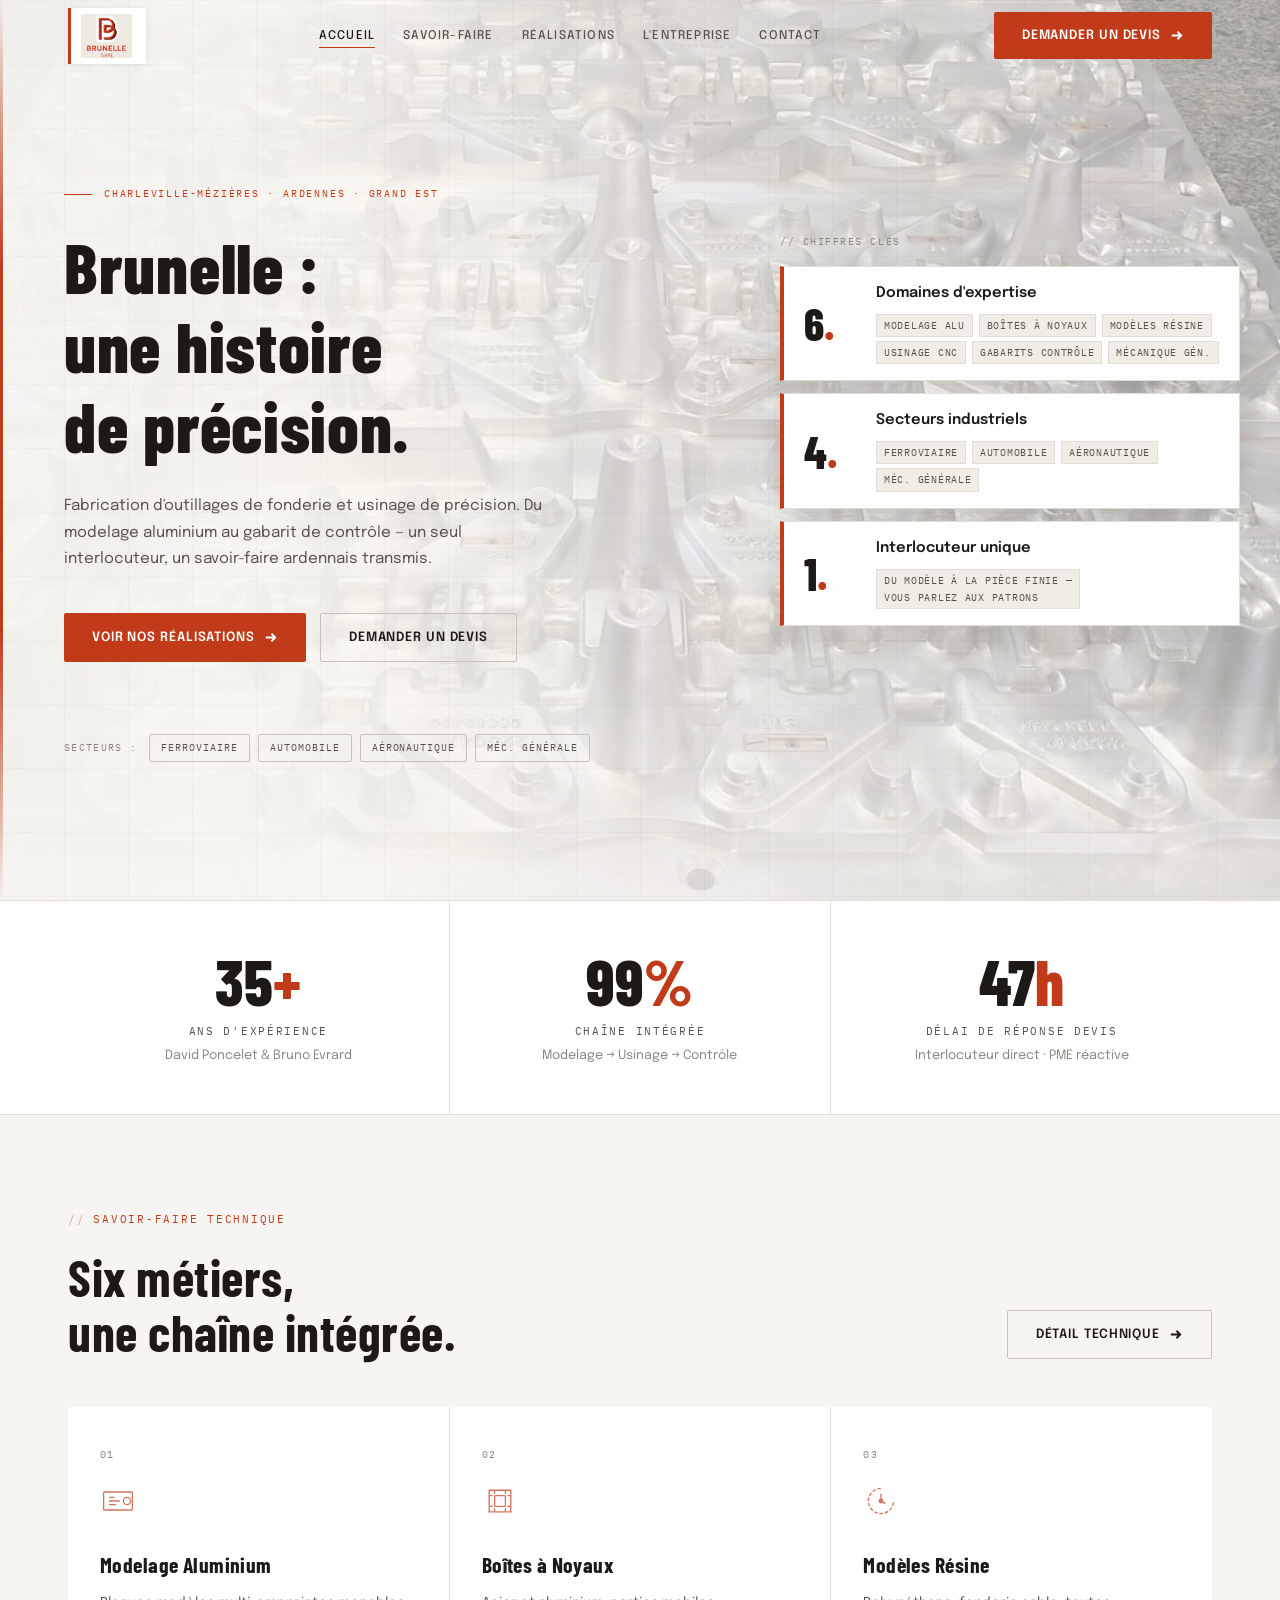
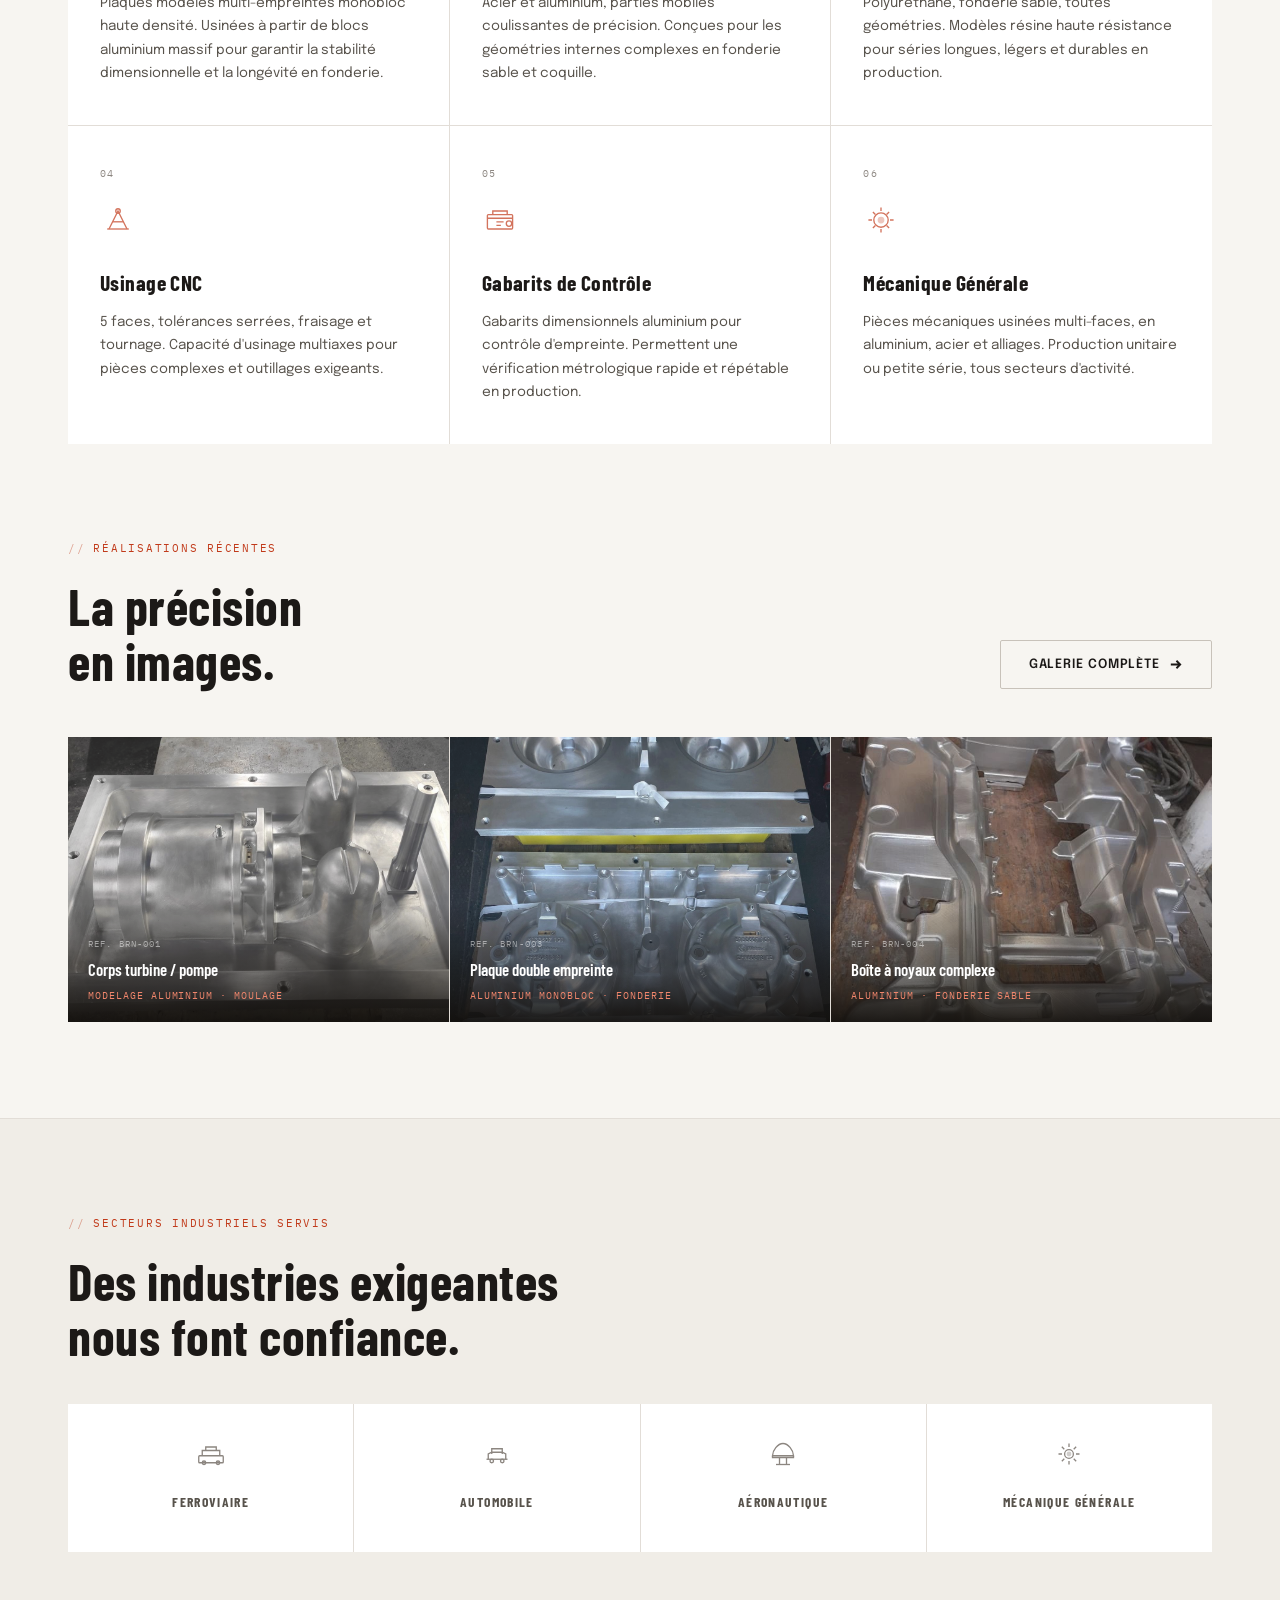
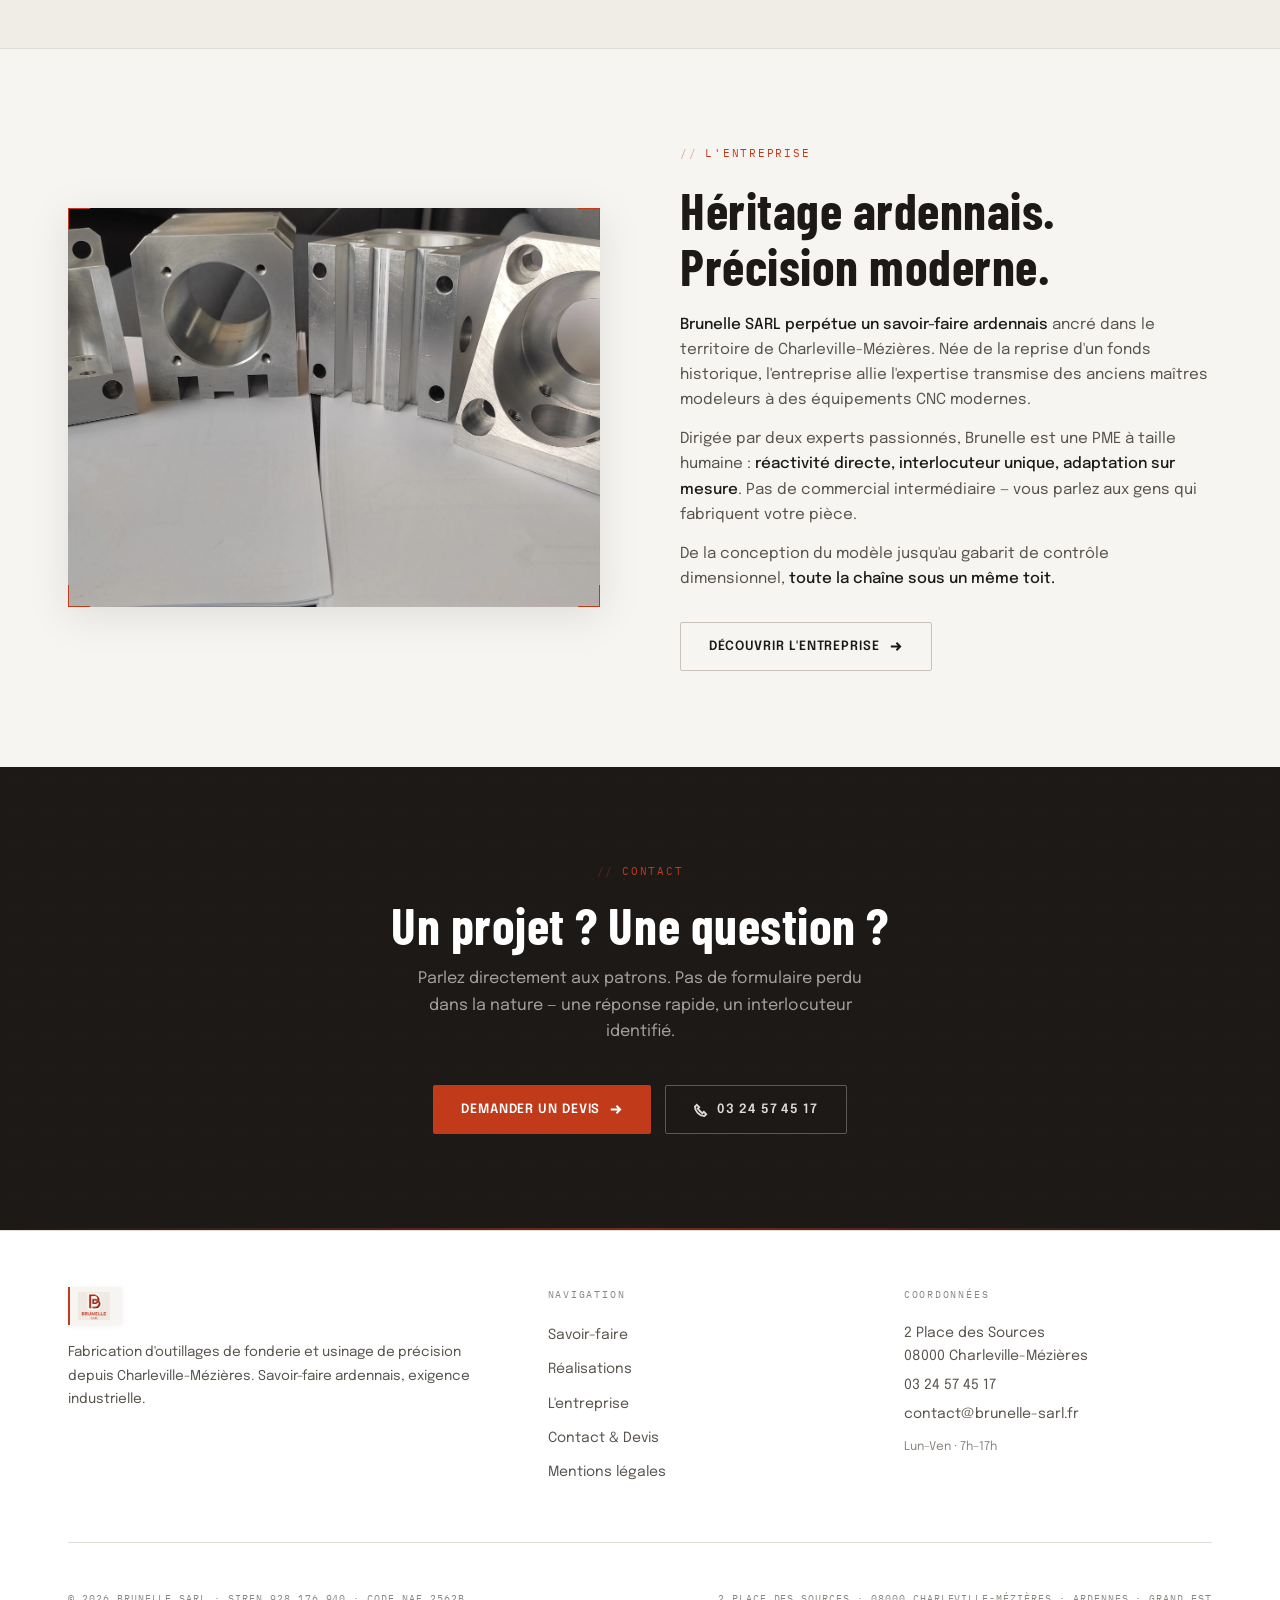
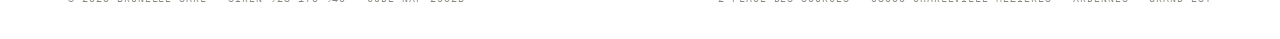
==== commit 69024934: "Page d'acceuil update" ====
--- a/index.html
+++ b/index.html
@@ -118,19 +118,19 @@
 <div class="stats-band">
   <div class="container">
     <div class="stats-grid">
-      <div class="stat-item" data-ghost="35">
+      <div class="stat-item">
+        <div class="stat-number" data-count="35">35<span class="accent">+</span></div>
         <div class="stat-label">Ans d'expérience</div>
-        <div class="stat-number" data-count="35">35<span class="accent">+</span></div>
         <div class="stat-sublabel">David Poncelet & Bruno Evrard</div>
       </div>
-      <div class="stat-item" data-ghost="100">
+      <div class="stat-item">
+        <div class="stat-number" data-count="100">100<span class="accent">%</span></div>
         <div class="stat-label">Chaîne intégrée</div>
-        <div class="stat-number" data-count="100">100<span class="accent">%</span></div>
         <div class="stat-sublabel">Modelage → Usinage → Contrôle</div>
       </div>
-      <div class="stat-item" data-ghost="48">
+      <div class="stat-item">
+        <div class="stat-number" data-count="48">48<span class="accent">h</span></div>
         <div class="stat-label">Délai de réponse devis</div>
-        <div class="stat-number" data-count="48">48<span class="accent">h</span></div>
         <div class="stat-sublabel">Interlocuteur direct · PME réactive</div>
       </div>
     </div>
--- a/css/style.css
+++ b/css/style.css
@@ -324,54 +324,38 @@
    BANDE STATS
    ============================================ */
 .stats-band {
-  background: #1A1A18;
+  background: var(--surface);
+  border-top: 1px solid var(--border);
+  border-bottom: 1px solid var(--border);
   position: relative; z-index: 1;
 }
 .stats-band::before {
   content: ''; position: absolute;
-  top: 0; left: 0; right: 0; height: 3px;
-  background: linear-gradient(90deg, transparent 0%, var(--accent) 20%, var(--accent) 80%, transparent 100%);
+  top: 0; left: 0; right: 0; height: 2px;
+  background: linear-gradient(90deg, transparent 0%, var(--accent) 30%, var(--accent) 70%, transparent 100%);
+  opacity: 0.22;
 }
 .stats-grid {
   display: grid; grid-template-columns: repeat(3, 1fr);
-  background: rgba(255,255,255,0.07); gap: 1px;
+  background: var(--border); gap: 1px;
 }
 .stat-item {
-  background: #1A1A18;
-  padding: 52px 44px;
-  border-left: 3px solid var(--accent);
-  position: relative; overflow: hidden;
-  transition: background var(--ease);
-}
-.stat-item::before {
-  content: attr(data-ghost);
-  position: absolute;
-  right: -0.05em; top: 50%;
-  transform: translateY(-50%);
-  font-family: var(--font-display);
-  font-size: clamp(9rem, 15vw, 13rem);
-  font-weight: 800;
-  color: #F7F5F1;
-  opacity: 0.045;
-  line-height: 1;
-  pointer-events: none;
-  user-select: none;
-  letter-spacing: -0.02em;
-}
-.stat-item:hover { background: #252522; }
+  background: var(--surface); padding: 48px 40px;
+  text-align: center; transition: background var(--ease);
+}
+.stat-item:hover { background: var(--surface-2); }
 .stat-number {
   font-family: var(--font-display);
-  font-size: clamp(3.4rem, 5.5vw, 5.2rem);
-  font-weight: 800; color: #F7F5F1;
-  line-height: 1; margin-bottom: 8px;
+  font-size: clamp(2.8rem, 5vw, 4.5rem);
+  font-weight: 800; color: var(--text);
+  line-height: 1; margin-bottom: 10px;
 }
 .stat-number .accent { color: var(--accent); }
 .stat-label {
   font-family: var(--font-mono); font-size: 0.67rem;
-  letter-spacing: 0.16em; text-transform: uppercase;
-  color: var(--accent); margin-bottom: 14px;
-}
-.stat-sublabel { font-size: 0.8rem; color: rgba(247,245,241,0.4); margin-top: 6px; }
+  letter-spacing: 0.16em; text-transform: uppercase; color: var(--text-muted);
+}
+.stat-sublabel { font-size: 0.8rem; color: var(--text-dim); margin-top: 4px; }
 
 /* ============================================
    SECTION HEADER
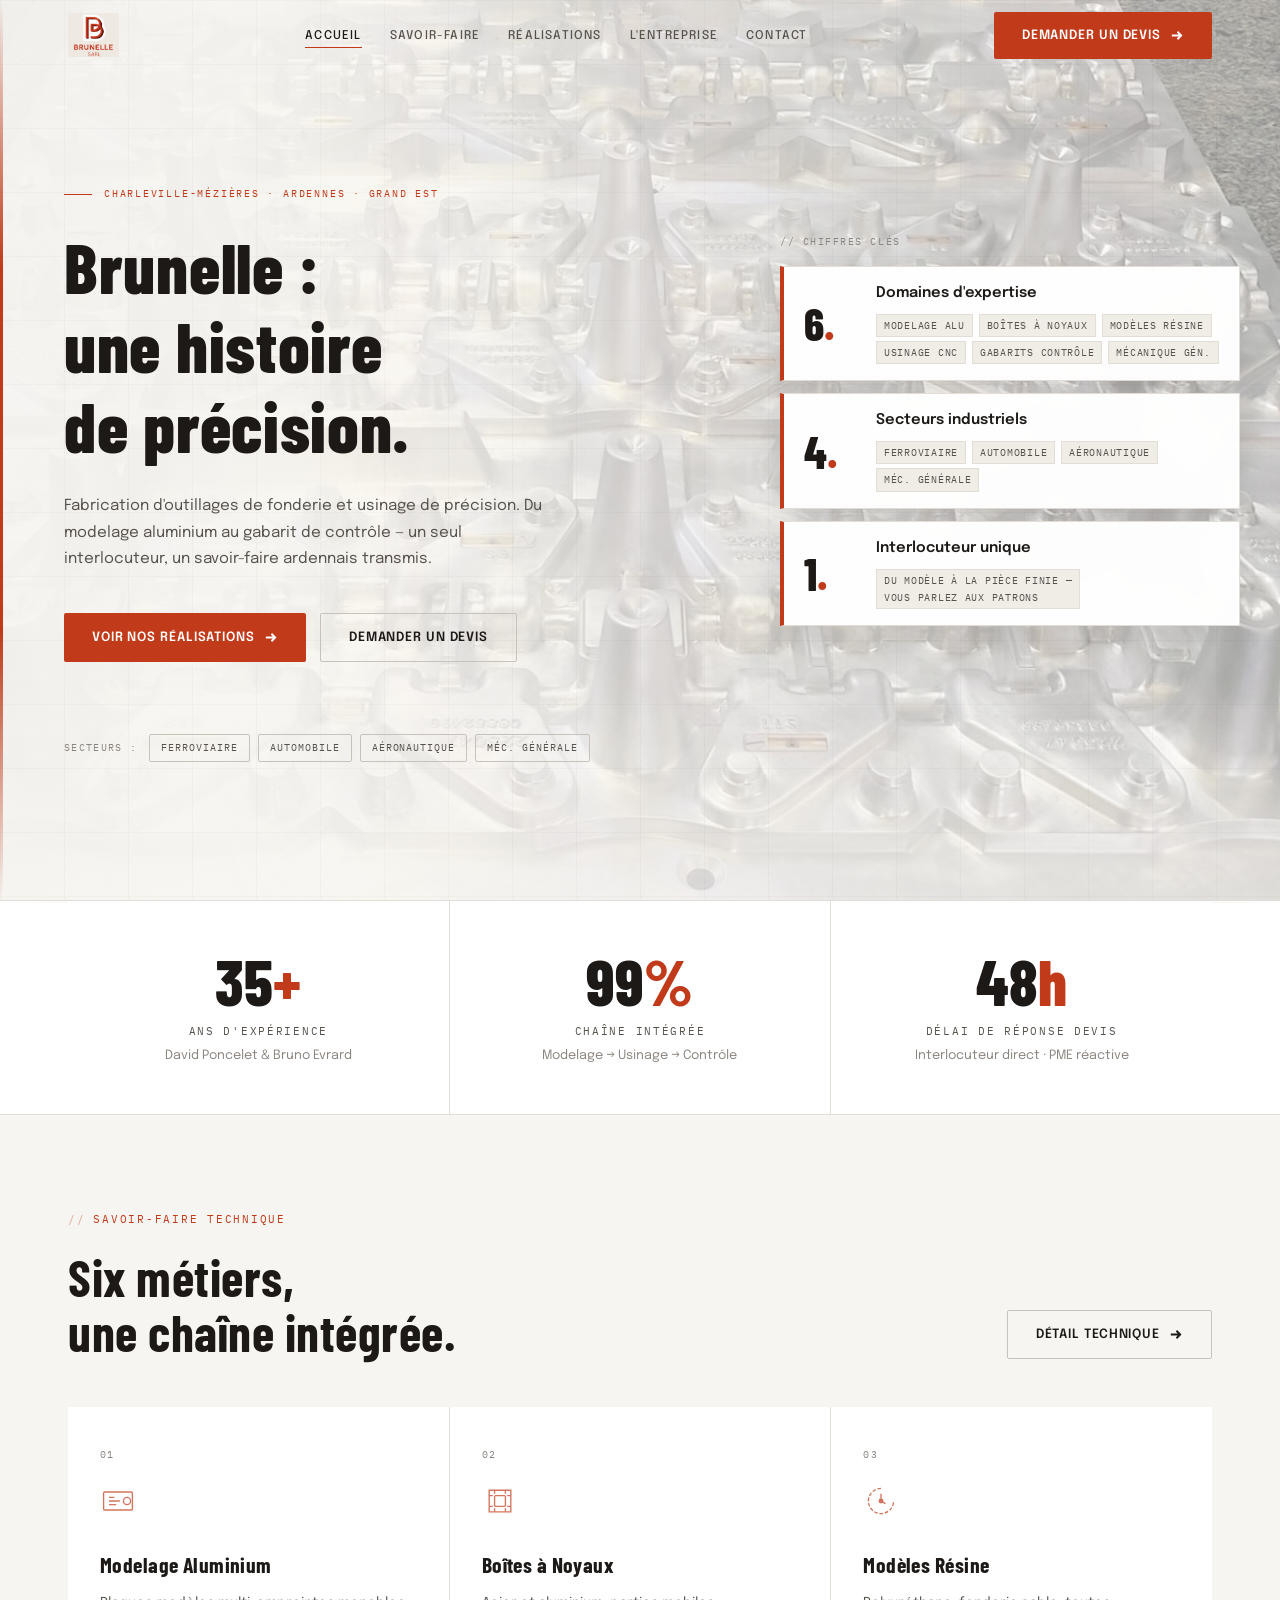
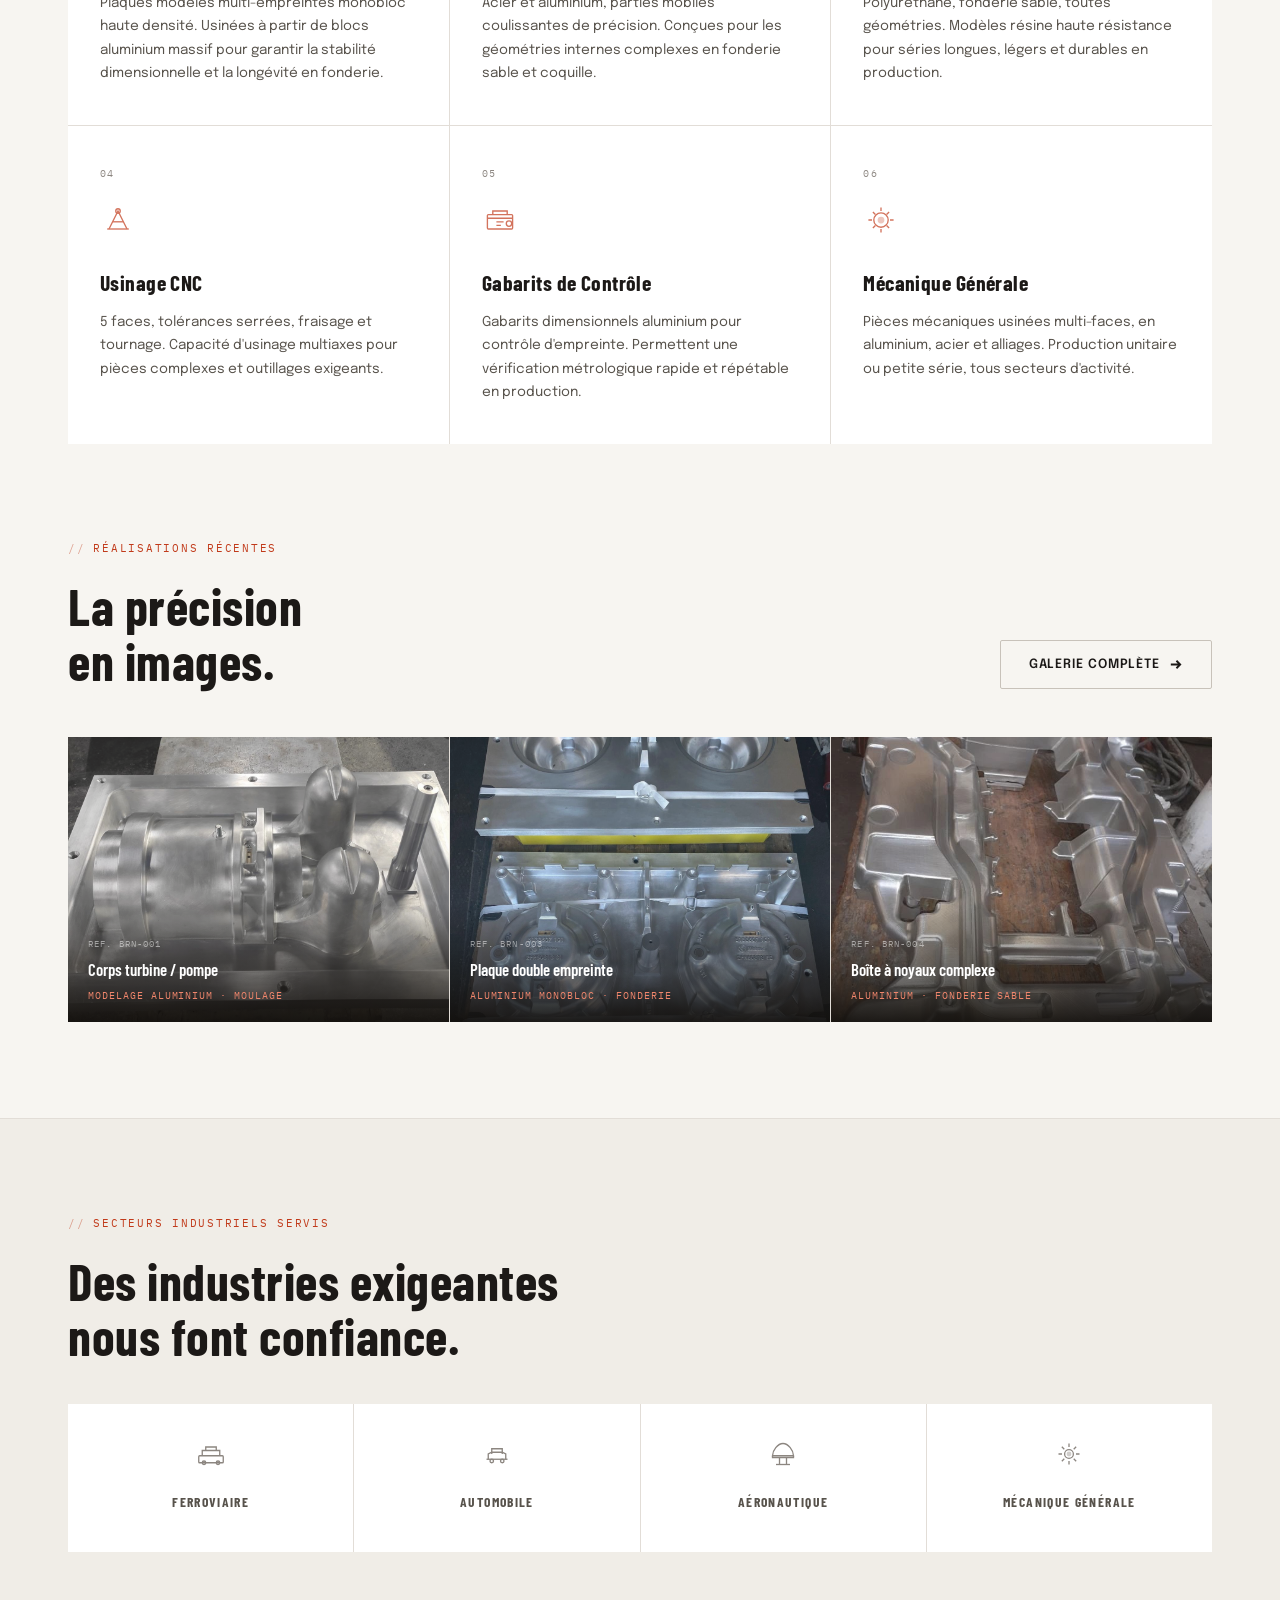
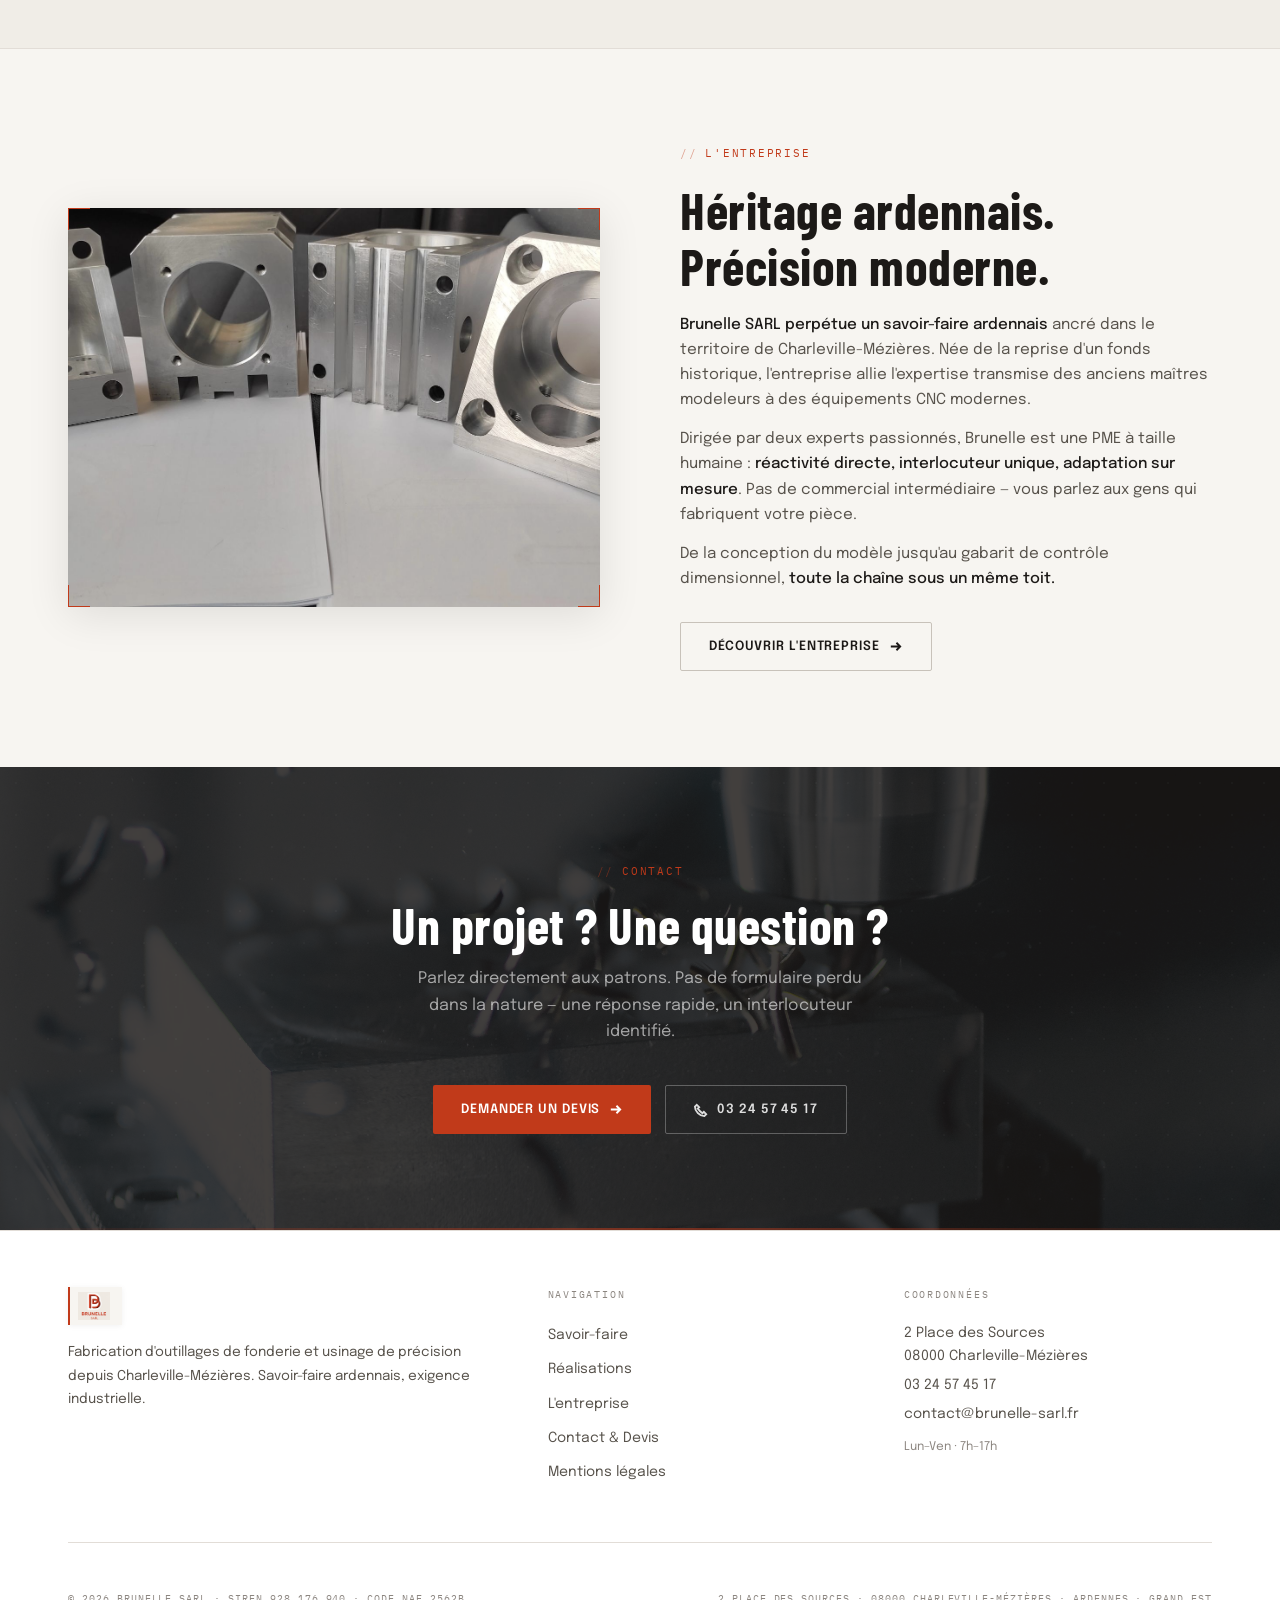
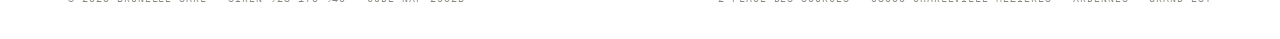
==== commit 9e32098c: "Corrections + images" ====
--- a/index.html
+++ b/index.html
@@ -356,6 +356,9 @@
 
 <!-- ===== CTA CONTACT ===== -->
 <section class="section cta-band">
+  <div class="cta-bg-img" aria-hidden="true">
+    <img src="photos/cnc-usinage.jpg" alt="">
+  </div>
   <div class="container">
     <div class="label">Contact</div>
     <h2>Un projet ? Une question ?</h2>
--- a/css/style.css
+++ b/css/style.css
@@ -155,13 +155,9 @@
   align-items: center;
   gap: 10px;
   flex-shrink: 0;
-  background: #fff;
-  padding: 6px 14px 6px 10px;
-  border-left: 3px solid var(--accent);
-  box-shadow: 0 1px 8px rgba(0,0,0,0.07);
-  transition: border-color var(--ease), box-shadow var(--ease);
-}
-.nav-logo:hover { border-left-color: #d9421e; box-shadow: 0 2px 16px rgba(0,0,0,0.1); }
+  transition: opacity var(--ease);
+}
+.nav-logo:hover { opacity: 0.8; }
 .nav-logo img { height: 44px; width: auto; }
 .nav-logo-text { display: flex; flex-direction: column; line-height: 1.15; }
 .nav-logo-name {
@@ -501,23 +497,54 @@
   background: var(--text);
   text-align: center; position: relative; overflow: hidden;
 }
+.cta-bg-img {
+  position: absolute; inset: 0; z-index: 0;
+}
+.cta-bg-img img {
+  width: 100%; height: 100%;
+  object-fit: cover; object-position: center 65%;
+  opacity: 0.18;
+  filter: grayscale(30%);
+}
 .cta-band::before {
-  content: ''; position: absolute; inset: 0;
+  content: ''; position: absolute; inset: 0; z-index: 1;
   background-image: radial-gradient(circle, rgba(255,255,255,0.025) 1px, transparent 1px);
   background-size: 32px 32px; pointer-events: none;
 }
 .cta-band::after {
-  content: ''; position: absolute;
+  content: ''; position: absolute; z-index: 1;
   bottom: 0; left: 0; right: 0; height: 2px;
   background: linear-gradient(90deg, transparent, var(--accent), transparent);
   opacity: 0.55;
 }
+.cta-band .container { position: relative; z-index: 2; }
 .cta-band .label { justify-content: center; margin-bottom: 16px; color: var(--accent); }
 .cta-band h2 { margin-bottom: 14px; color: #fff; }
 .cta-band p { color: rgba(255,255,255,0.6); margin: 0 auto 40px; text-align: center; max-width: 50ch; }
 .cta-band .btn-ghost { color: rgba(255,255,255,0.85); border-color: rgba(255,255,255,0.28); }
 .cta-band .btn-ghost:hover { border-color: rgba(255,255,255,0.65); background: rgba(255,255,255,0.08); }
 .cta-actions { display: flex; justify-content: center; gap: 14px; flex-wrap: wrap; }
+
+/* Photo intro strip — page Contact */
+.photo-intro-strip {
+  position: relative; overflow: hidden; height: 260px;
+}
+.photo-intro-strip img {
+  width: 100%; height: 100%;
+  object-fit: cover; object-position: 55% 44%;
+  filter: grayscale(15%);
+}
+.photo-intro-strip::after {
+  content: ''; position: absolute; inset: 0;
+  background: linear-gradient(to bottom, rgba(28,25,23,0.1) 0%, rgba(28,25,23,0.55) 100%);
+}
+.photo-intro-caption {
+  position: absolute; bottom: 24px; left: 0; right: 0; z-index: 1;
+  text-align: center;
+  font-family: var(--font-mono); font-size: 0.72rem;
+  letter-spacing: 0.14em; text-transform: uppercase;
+  color: rgba(247,245,241,0.75);
+}
 
 /* ============================================
    FOOTER
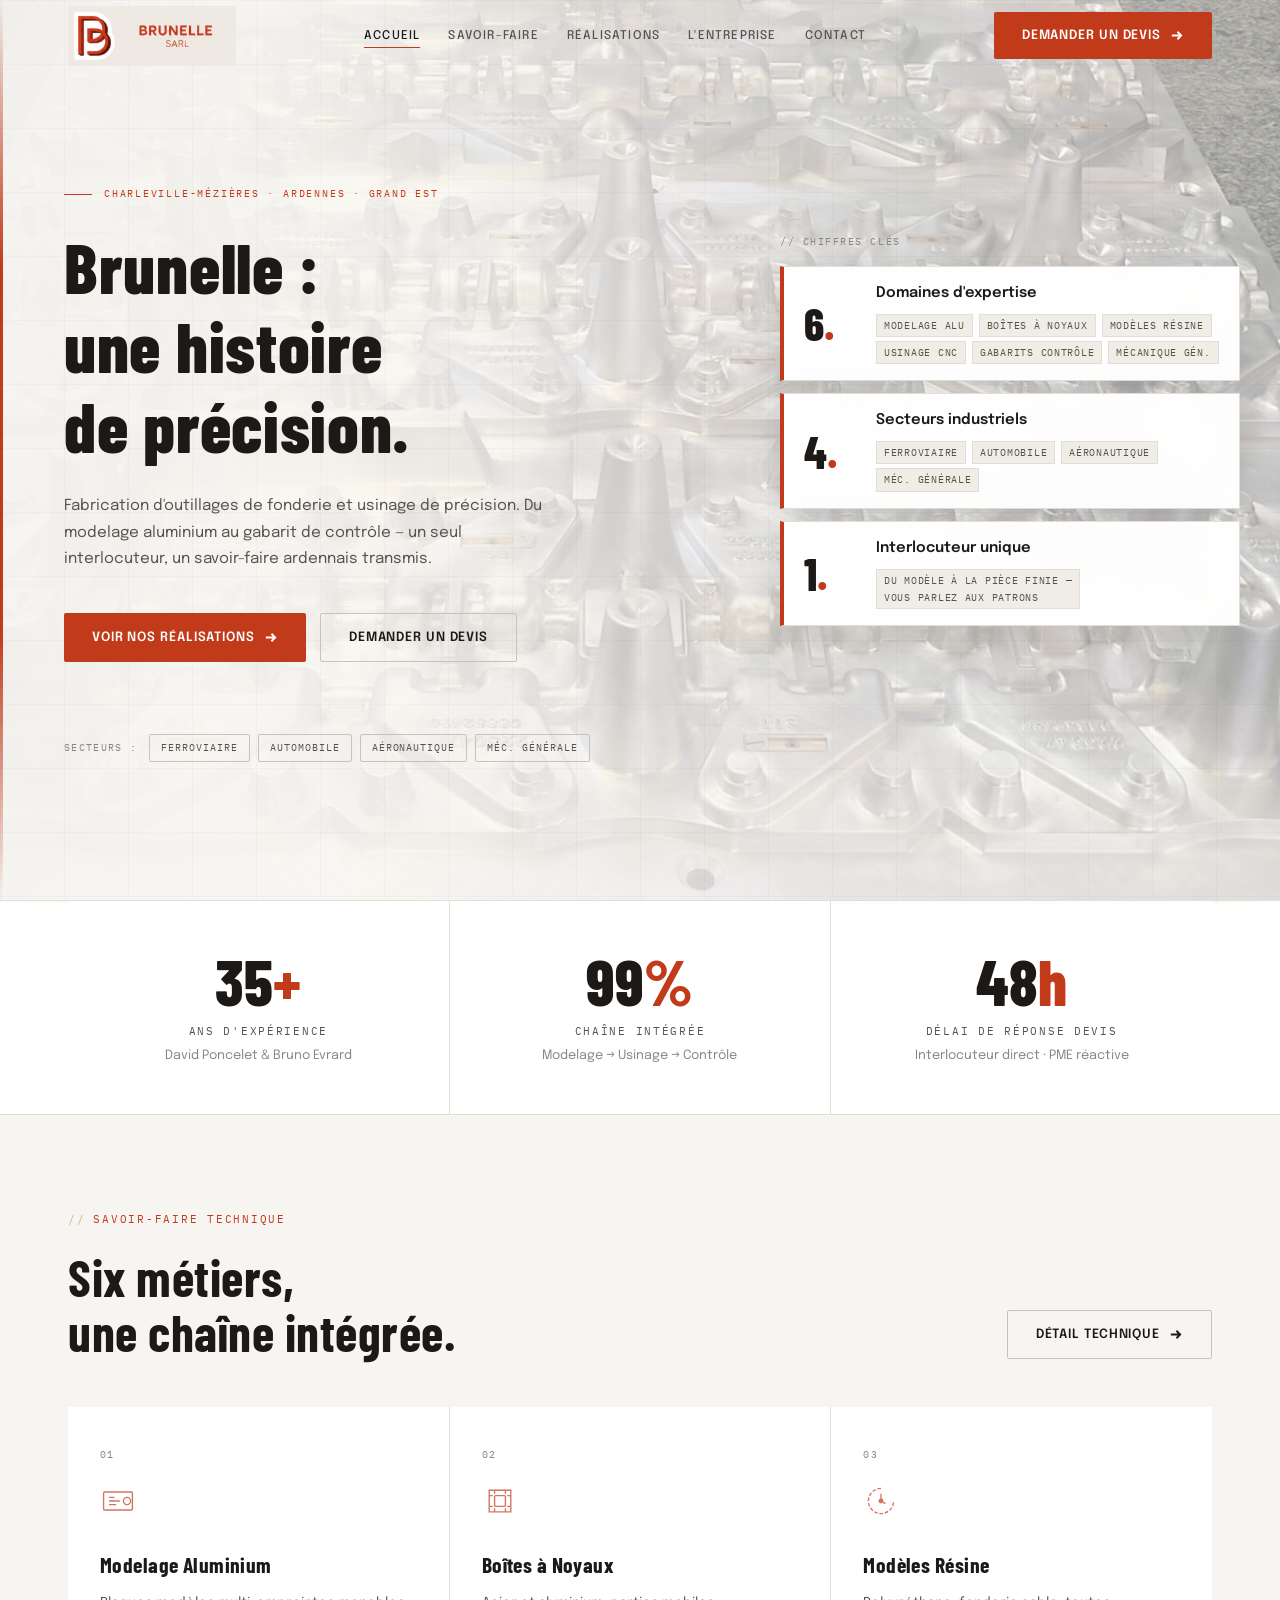
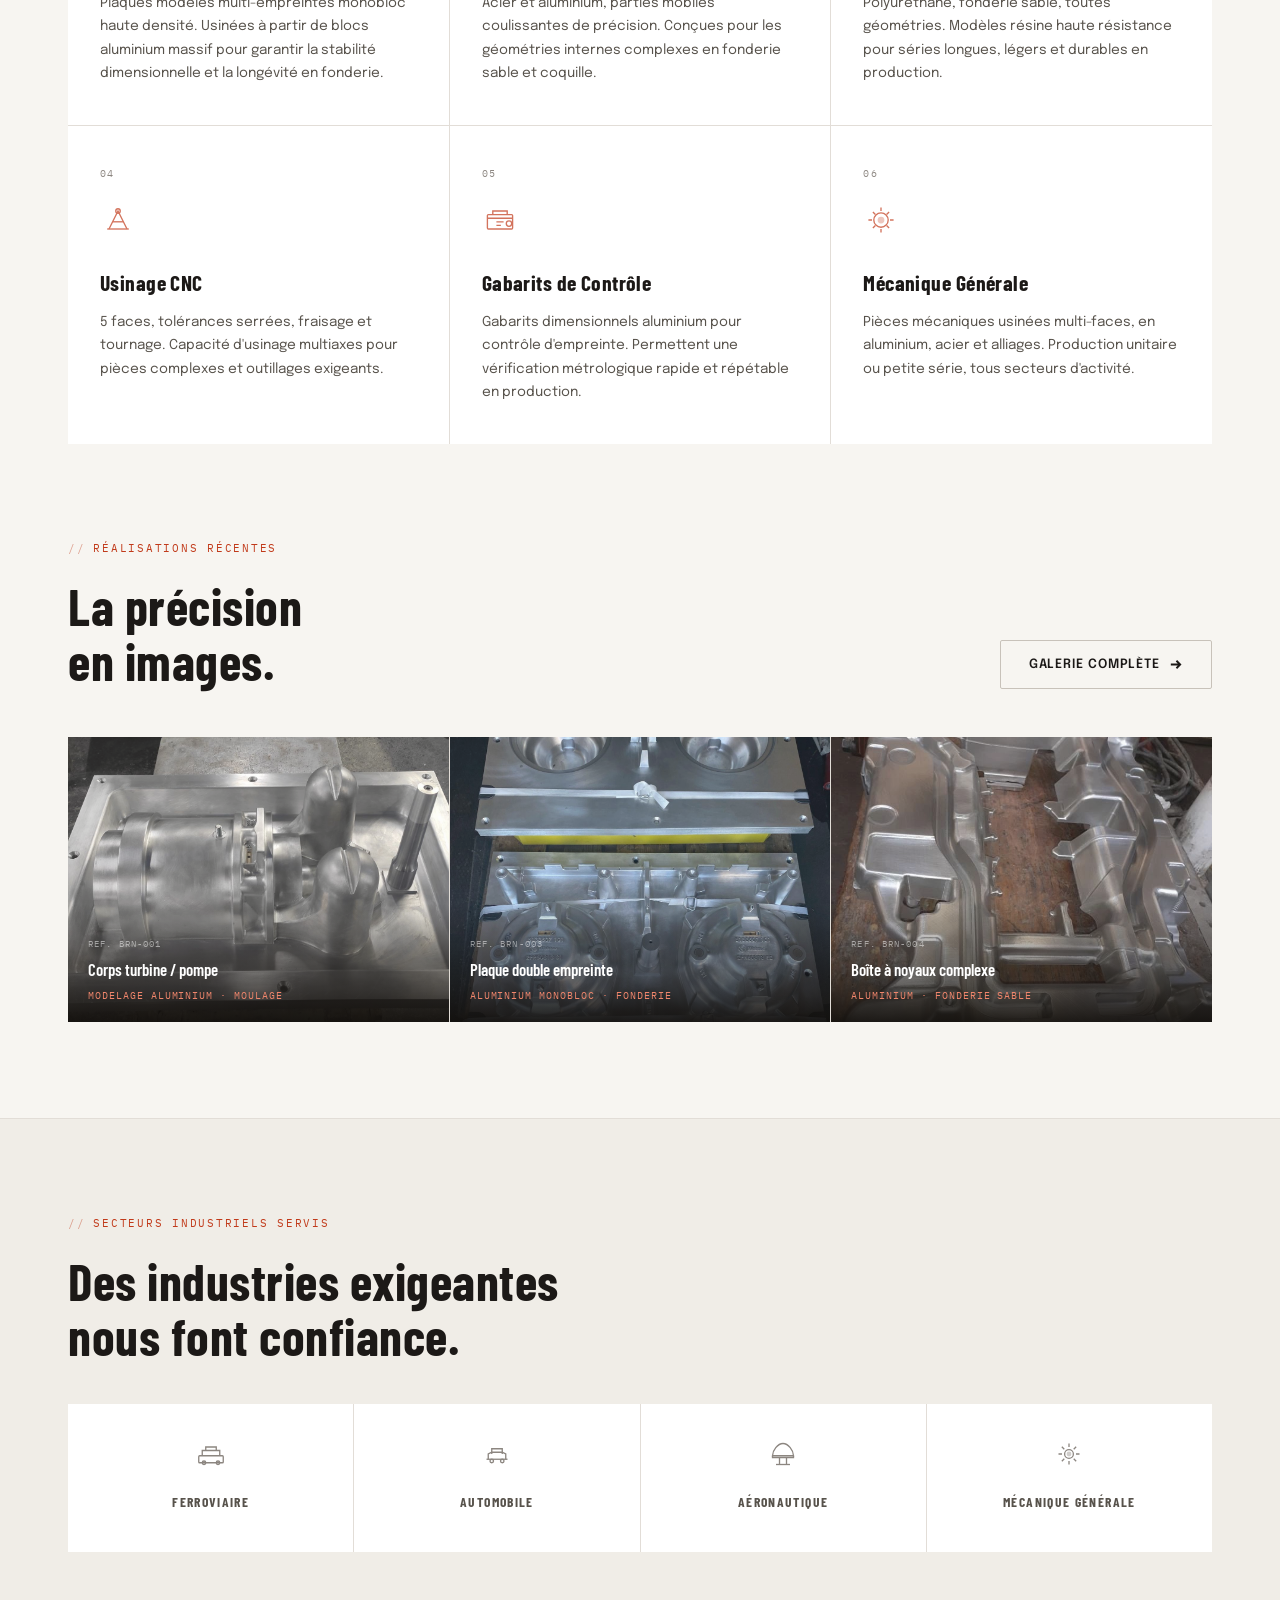
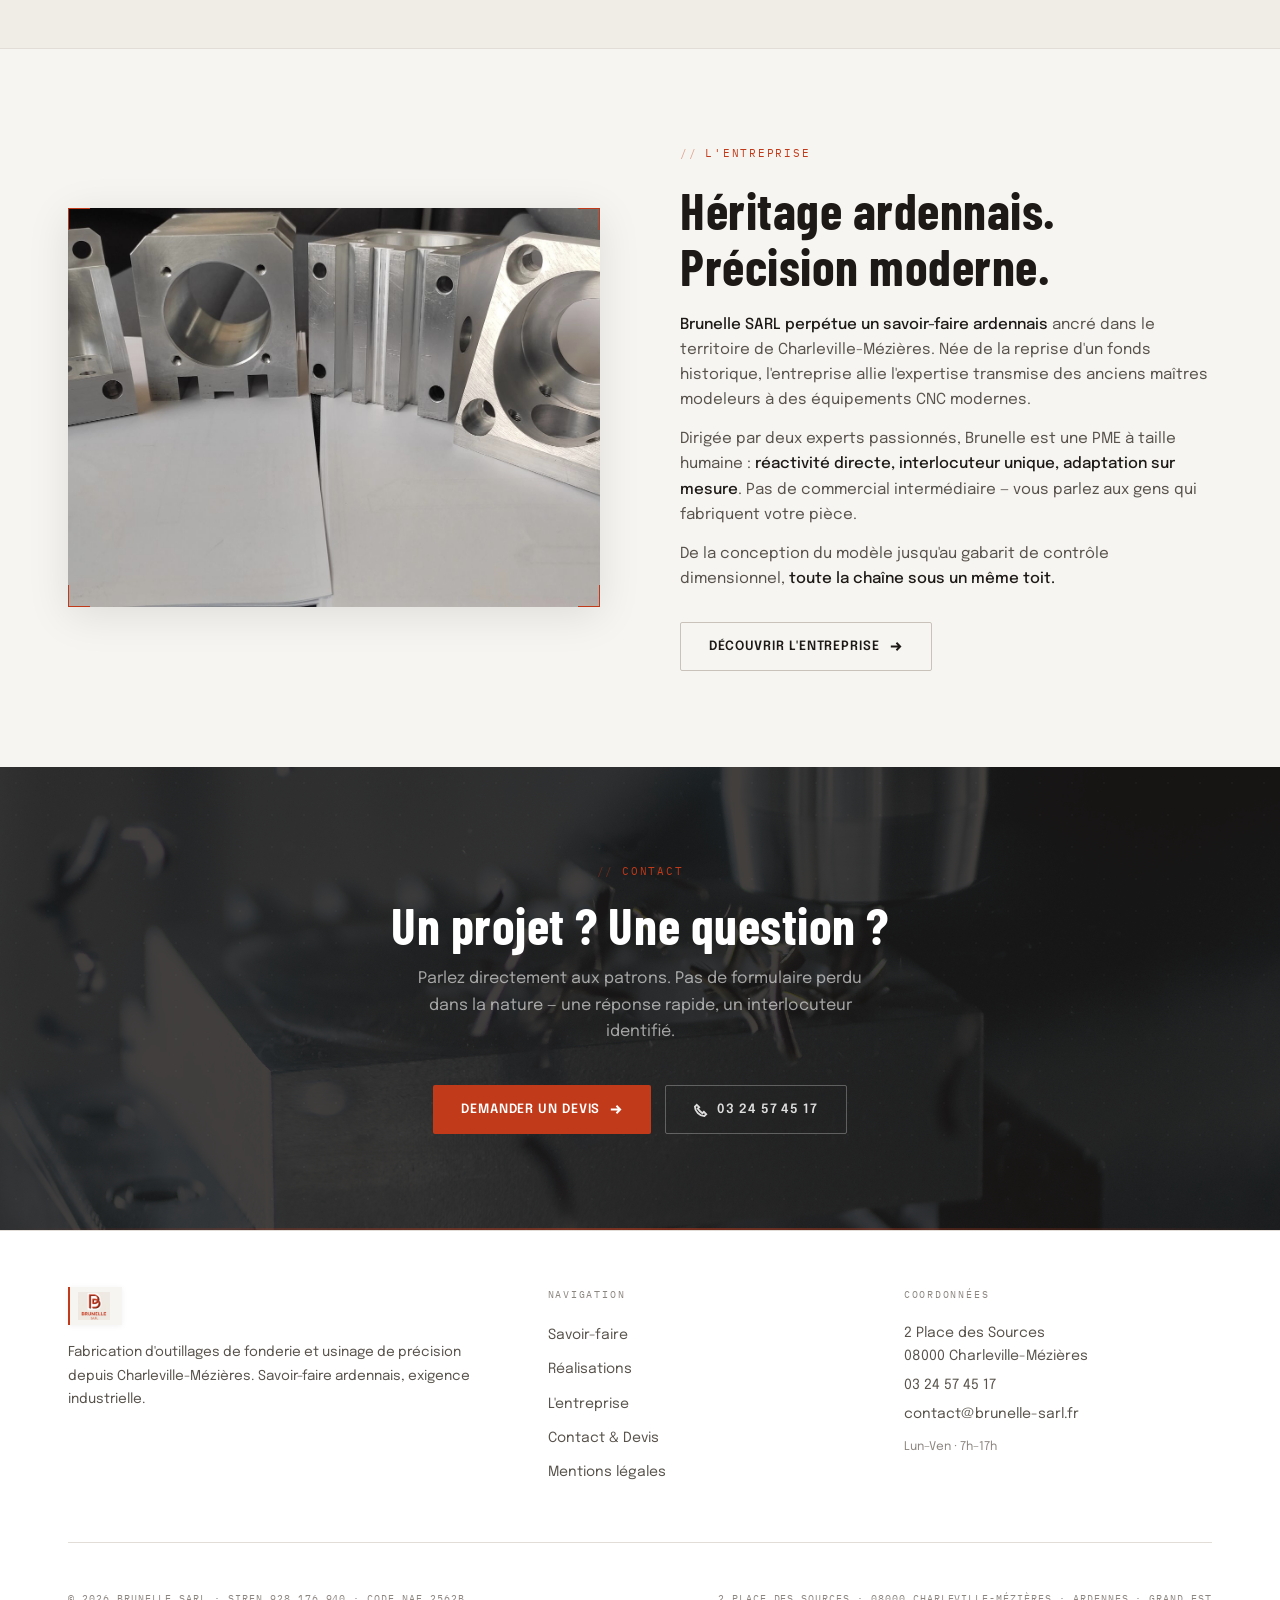
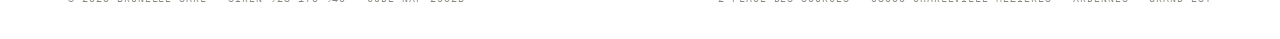
==== commit 0e3026b7: "Corrections" ====
--- a/index.html
+++ b/index.html
@@ -13,8 +13,8 @@
 <nav class="nav" id="nav">
   <div class="nav-inner">
     <a href="index.html" class="nav-logo">
-      <img src="logo/Logo_zoom.PNG" alt="Brunelle SARL logo">
-      
+      <img class="logo-icon" src="logo/Logo_zoom - Copie.PNG" alt="Brunelle">
+      <img class="logo-wordmark" src="logo/Logo_zoom - Copie (2).PNG" alt="BRUNELLE SARL">
     </a>
     <ul class="nav-links">
       <li><a href="index.html" class="active">Accueil</a></li>
--- a/css/style.css
+++ b/css/style.css
@@ -155,10 +155,13 @@
   align-items: center;
   gap: 10px;
   flex-shrink: 0;
+  background: #EFE9E3;
+  padding: 4px 12px 4px 4px;
   transition: opacity var(--ease);
 }
 .nav-logo:hover { opacity: 0.8; }
-.nav-logo img { height: 44px; width: auto; }
+.nav-logo .logo-icon { height: 52px; width: auto; }
+.nav-logo .logo-wordmark { height: 26px; width: auto; align-self: center; }
 .nav-logo-text { display: flex; flex-direction: column; line-height: 1.15; }
 .nav-logo-name {
   font-family: var(--font-display);
